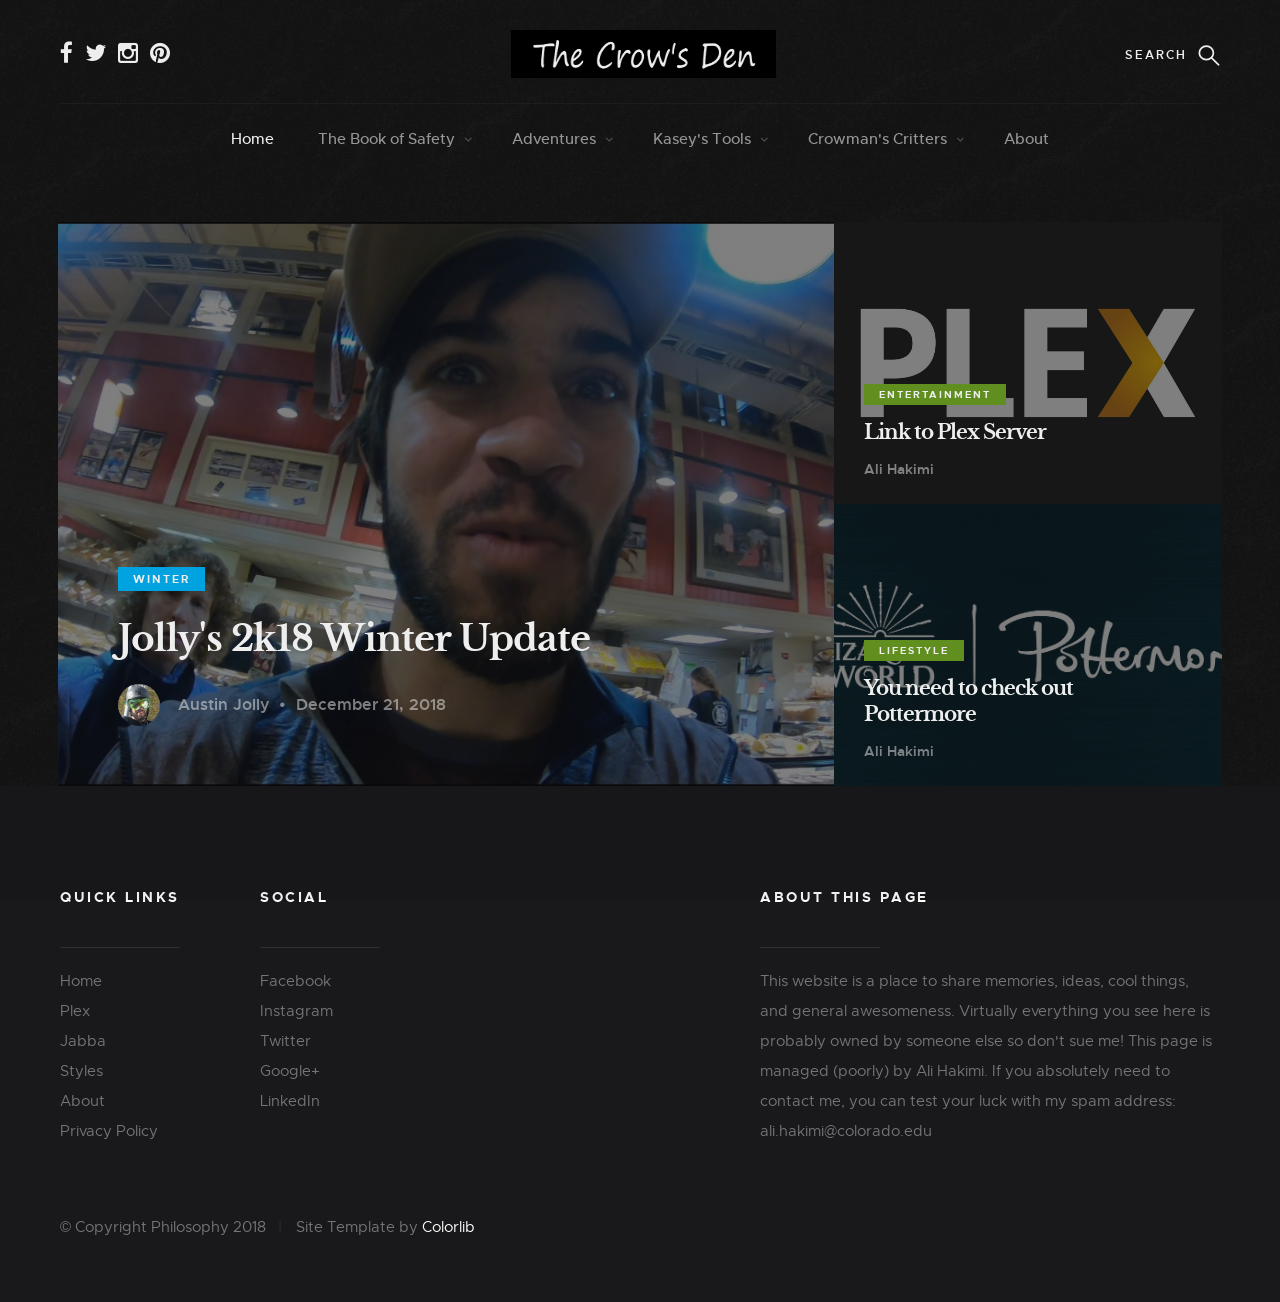
==== index.html @ 349937ad "first major commit" ====
<!DOCTYPE html>
<html class="no-js" lang="en">
<head>

    <!--- basic page needs
    ================================================== -->
    <meta charset="utf-8">
    <title>Hakimz.com</title>
    <meta name="description" content="">
    <meta name="author" content="">

    <!-- mobile specific metas
    ================================================== -->
    <meta name="viewport" content="width=device-width, initial-scale=1, maximum-scale=1">

    <!-- CSS
    ================================================== -->
    <link rel="stylesheet" href="css/base.css">
    <link rel="stylesheet" href="css/vendor.css">
    <link rel="stylesheet" href="css/main.css">

    <!-- script
    ================================================== -->
    <script src="js/modernizr.js"></script>
    <script src="js/pace.min.js"></script>

    <!-- favicons
    ================================================== -->
    <link rel="shortcut icon" href="favicon.ico" type="image/x-icon">
    <link rel="icon" href="favicon.ico" type="image/x-icon">

</head>

<body id="top">

    <!-- pageheader NOTE: every new page needs this same pageheader. see jolly2k18.html for reference
    ================================================== -->
    <section class="s-pageheader s-pageheader--home">

        <header class="header">
            <div class="header__content row">

            
                <div class="header__logo">
                    <a class="logo" href="index.html">
                        <!-- <img src="images/logo.svg" alt="Homepage"> -->
                        <img src="images/crowsden.png" alt ="Homepage">
                    </a>

                </div>  <!-- end header__logo -->
                <ul class="header__social">
                    <li>
                        <a href="#0"><i class="fa fa-facebook" aria-hidden="true"></i></a>
                    </li>
                    <li>
                        <a href="#0"><i class="fa fa-twitter" aria-hidden="true"></i></a>
                    </li>
                    <li>
                        <a href="#0"><i class="fa fa-instagram" aria-hidden="true"></i></a>
                    </li>
                    <li>
                        <a href="#0"><i class="fa fa-pinterest" aria-hidden="true"></i></a>
                    </li>
                </ul> <!-- end header__social -->

                <a class="header__search-trigger" href="#0"></a>

                <div class="header__search">

                    <form role="search" method="get" class="header__search-form" action="#">
                        <label>
                            <span class="hide-content">Search for:</span>
                            <input type="search" class="search-field" placeholder="Type Keywords" value="" name="s" title="Search for:" autocomplete="off">
                        </label>
                        <input type="submit" class="search-submit" value="Search">
                    </form>
        
                    <a href="#0" title="Close Search" class="header__overlay-close">Close</a>

                </div>  <!-- end header__search -->


                <a class="header__toggle-menu" href="#0" title="Menu"><span>Menu</span></a>

                <nav class="header__nav-wrap">

                    <h2 class="header__nav-heading h6">Site Navigation</h2>

                    <ul class="header__nav">
                        <li class="current"><a href="index.html" title="">Home</a></li>
                        <li class="has-children">
                            <a href="#0" title="">The Book of Safety</a>
                            <ul class="sub-menu">
                            <li><a href="category.html">Overview</a></li>
                            <li><a href="category.html">Chapter 1: Interstellar</a></li>
                            <li><a href="category.html">Chapter 2: Harry Potter</a></li>
                          <!--   <li><a href="category.html">Management</a></li>
                            <li><a href="category.html">Travel</a></li>
                            <li><a href="category.html">Work</a></li> -->
                            </ul>
                        </li>
                        <li class="has-children">
                            <a href="#0" title="">Adventures</a>
                            <ul class="sub-menu">
                            <li><a href="jolly2k18.html">Jolly's 2k18 Winter Update</a></li>
                            <!-- <li><a href="single-video.html">Video Post</a></li>
                            <li><a href="single-audio.html">Audio Post</a></li>
                            <li><a href="single-gallery.html">Gallery Post</a></li>
                            <li><a href="single-standard.html">Standard Post</a></li> -->
                            </ul>
                        </li>
                        <li class="has-children">
                            <a href="#0" title="">Kasey's Tools</a>
                            <ul class="sub-menu">
                            <!-- <li><a href="single-video.html">Video Post</a></li>
                            <li><a href="single-audio.html">Audio Post</a></li>
                            <li><a href="single-gallery.html">Gallery Post</a></li>
                            <li><a href="single-standard.html">Standard Post</a></li> -->
                            </ul>
                        </li>
                        
                        <li class="has-children"> 
                            <a href="s#0" title="">Crowman's Critters</a>
                            <ul class="sub-menu">
                            <li><a href="http://hakimz.com:32400/web/index.html" title="">Plex</a></li>
                            <li><a href="https://hakimz.com/rutorrent/" title="">Jabba</a></li>
                            <li><a href="thoughtstream.html", title="">Thoughtstream</a></li>
                            </ul>
                        </li>
                        <li><a href="about.html" title="">About</a></li>
                        <!-- <li><a href="contact.html" title="">Contact</a></li> -->
                    </ul> <!-- end header__nav -->

                    <a href="#0" title="Close Menu" class="header__overlay-close close-mobile-menu">Close</a>

                </nav> <!-- end header__nav-wrap -->

            </div> <!-- header-content -->
        </header> <!-- header -->


        <div class="pageheader-content row">
            <div class="col-full">

                <div class="featured">

                    <div class="featured__column featured__column--big">
                        <div class="entry" style="background-image:url('images/thumbs/featured/featured-jwinter2k18.jpg');">
                            
                            <div class="entry__content">
                                <span class="entry__category"><a href="#0">Winter</a></span>

                                <h1><a href="jolly2k18.html" title="">Jolly's 2k18 Winter Update</a></h1>

                                <div class="entry__info">
                                    <a href="#0" class="entry__profile-pic">
                                        <img class="avatar" src="images/avatars/user-jolly.jpg" alt="">
                                    </a>

                                    <ul class="entry__meta">
                                        <li><a href="#0">Austin Jolly</a></li>
                                        <li>December 21, 2018</li>
                                    </ul>
                                </div>
                            </div> <!-- end entry__content -->
                            
                        </div> <!-- end entry -->
                    </div> <!-- end featured__big -->

                    <div class="featured__column featured__column--small">

                        <div class="entry" style="background-image:url('images/thumbs/featured/featured-plex.jpg');">
                            
                            <div class="entry__content">
                                <span class="entry__category"><a href="#0">Entertainment</a></span>

                                <h1><a href="http://hakimz.com:32400/web/index.html" title="">Link to Plex Server</a></h1>

                                <div class="entry__info">
                                    <a href="#0" class="entry__profile-pic">
                                        <img class="avatar" src="images/avatars/user-ali.jpg" alt="">
                                    </a>

                                    <ul class="entry__meta">
                                        <li><a href="#0">Ali Hakimi</a></li>
                                        <!-- <li>December 27, 2017</li> -->
                                    </ul>
                                </div>
                            </div> <!-- end entry__content -->
                          
                        </div> <!-- end entry -->

                        <div class="entry" style="background-image:url('images/thumbs/featured/featured-pottermore.jpg');">

                            <div class="entry__content">
                                <span class="entry__category"><a href="#0">LifeStyle</a></span>

                                <h1><a href="https://www.pottermore.com" title="">You need to check out Pottermore</a></h1>

                                <div class="entry__info">
                                    <a href="#0" class="entry__profile-pic">
                                        <img class="avatar" src="images/avatars/user-ali.jpg" alt="">
                                    </a>

                                    <ul class="entry__meta">
                                        <li><a href="#0">Ali Hakimi</a></li>
                                        <!-- <li>December 21, 2017</li> -->
                                    </ul>
                                </div>
                            </div> <!-- end entry__content -->

                        </div> <!-- end entry -->

                    </div> <!-- end featured__small -->
                </div> <!-- end featured -->

            </div> <!-- end col-full -->
        </div> <!-- end pageheader-content row -->

    </section> <!-- end s-pageheader -->


    <!-- s-footer
    ================================================== -->
    <footer class="s-footer">

        <div class="s-footer__main">
            <div class="row">
                
                <div class="col-two md-four mob-full s-footer__sitelinks">
                        
                    <h4>Quick Links</h4>

                    <ul class="s-footer__linklist">
                        <li><a href="index.html">Home</a></li>
                        <li><a href="http://hakimz.com:32400/web/index.html">Plex</a></li>
                        <li><a href="https://hakimz.com/rutorrent/">Jabba</a></li>
                        <li><a href="#0">Styles</a></li>
                        <li><a href="#0">About</a></li>
                        <!-- <li><a href="#0">Contact</a></li> -->
                        <li><a href="#0">Privacy Policy</a></li>
                    </ul>

                </div> <!-- end s-footer__sitelinks -->

              <!--   <div class="col-two md-four mob-full s-footer__archives">
                        
                    <h4>Archives</h4>

                    <ul class="s-footer__linklist">
                        <li><a href="#0">January 2018</a></li>
                        <li><a href="#0">December 2017</a></li>
                        <li><a href="#0">November 2017</a></li>
                        <li><a href="#0">October 2017</a></li>
                        <li><a href="#0">September 2017</a></li>
                        <li><a href="#0">August 2017</a></li>
                    </ul>

                </div> --> <!-- end s-footer__archives -->

                <div class="col-two md-four mob-full s-footer__social">
                        
                    <h4>Social</h4>

                    <ul class="s-footer__linklist">
                        <li><a href="#0">Facebook</a></li>
                        <li><a href="#0">Instagram</a></li>
                        <li><a href="#0">Twitter</a></li>
                       <!--  <li><a href="#0">Pinterest</a></li> -->
                        <li><a href="#0">Google+</a></li>
                        <li><a href="#0">LinkedIn</a></li>
                    </ul>

                </div> <!-- end s-footer__social -->

                <div class="col-five md-full end s-footer__subscribe">
                        
                    <h4>About this page</h4>

                    <p>This website is a place to share memories, ideas, cool things, and general awesomeness. Virtually everything you see here is probably owned by someone else so don't sue me! This page is managed (poorly) by Ali Hakimi. If you absolutely need to contact me, you can test your luck with my spam address: ali.hakimi@colorado.edu</p>

                    <!-- <div class="subscribe-form">
                        <form id="mc-form" class="group" novalidate="true">

                            <input type="email" value="" name="EMAIL" class="email" id="mc-email" placeholder="Email Address" required="">
                
                            <input type="submit" name="subscribe" value="Send">
                
                            <label for="mc-email" class="subscribe-message"></label>
                
                        </form>
                    </div> -->

                </div> <!-- end s-footer__subscribe -->

            </div>
        </div> <!-- end s-footer__main -->

        <div class="s-footer__bottom">
            <div class="row">
                <div class="col-full">
                    <div class="s-footer__copyright">
                        <span>© Copyright Philosophy 2018</span> 
                        <span>Site Template by <a href="https://colorlib.com/">Colorlib</a></span>
                    </div>

                    <div class="go-top">
                        <a class="smoothscroll" title="Back to Top" href="#top"></a>
                    </div>
                </div>
            </div>
        </div> <!-- end s-footer__bottom -->

    </footer> <!-- end s-footer -->


    <!-- preloader
    ================================================== -->
    <div id="preloader">
        <div id="loader">
            <div class="line-scale">
                <div></div>
                <div></div>
                <div></div>
                <div></div>
                <div></div>
            </div>
        </div>
    </div>


    <!-- Java Script
    ================================================== -->
    <script src="js/jquery-3.2.1.min.js"></script>
    <script src="js/plugins.js"></script>
    <script src="js/main.js"></script>

</body>

</html>
---- css/base.css ----
/* =================================================================== 
 *
 *  Philosophy v1.0 Base Stylesheet
 *  12-30-2017
 *  ------------------------------------------------------------------
 *
 *  TOC:
 *  # imports
 *  # normalize
 *  # basic/base setup styles
 *    ## Media
 *    ## Typography resets
 *    ## links
 *    ## inputs
 *  # grid
 *    ## medium size devices
 *    ## tablets
 *    ## mobile devices
 *    ## small mobile devices
 *  # block grids
 *    ## medium size devices
 *    ## tablets
 *    ## mobile devices
 *    ## small mobile devices
 *  # MISC
 *
 * =================================================================== */


/* ===================================================================
 *  # imports 
 *
 * ------------------------------------------------------------------- */
@import url("font-awesome/css/font-awesome.min.css");
@import url("fonts.css");


/* ===================================================================
 *  # normalize
 *  normalize.css v5.0.0 | MIT License | 
 *  github.com/necolas/normalize.css
 *
 * ------------------------------------------------------------------- */
html {
   font-family: sans-serif;
   line-height: 1.15;
   -ms-text-size-adjust: 100%;
   -webkit-text-size-adjust: 100%;
}

body {
   margin: 0;
}

article,
aside,
footer,
header,
nav,
section {
   display: block;
}

h1 {
   font-size: 2em;
   margin: 0.67em 0;
}

figcaption,
figure,
main {
   display: block;
}

figure {
   margin: 1em 40px;
}

hr {
   box-sizing: content-box;
   height: 0;
   overflow: visible;
}

pre {
   font-family: monospace, monospace;
   font-size: 1em;
}

a {
   background-color: transparent;
   -webkit-text-decoration-skip: objects;
}

a:active,
a:hover {
   outline-width: 0;
}

abbr[title] {
   border-bottom: none;
   text-decoration: underline;
   text-decoration: underline dotted;
}

b,
strong {
   font-weight: inherit;
}

b,
strong {
   font-weight: bolder;
}

code,
kbd,
samp {
   font-family: monospace, monospace;
   font-size: 1em;
}

dfn {
   font-style: italic;
}

mark {
   background-color: #ff0;
   color: #000;
}

small {
   font-size: 80%;
}

sub,
sup {
   font-size: 75%;
   line-height: 0;
   position: relative;
   vertical-align: baseline;
}

sub {
   bottom: -0.25em;
}

sup {
   top: -0.5em;
}

audio,
video {
   display: inline-block;
}

audio:not([controls]) {
   display: none;
   height: 0;
}

img {
   border-style: none;
}

svg:not(:root) {
   overflow: hidden;
}

button,
input,
optgroup,
select,
textarea {
   font-family: sans-serif;
   font-size: 100%;
   line-height: 1.15;
   margin: 0;
}

button,
input {
   overflow: visible;
}

button,
select {
   text-transform: none;
}

button,
html [type="button"],
[type="reset"],
[type="submit"] {
   -webkit-appearance: button;
}

button::-moz-focus-inner,
[type="button"]::-moz-focus-inner,
[type="reset"]::-moz-focus-inner,
[type="submit"]::-moz-focus-inner {
   border-style: none;
   padding: 0;
}

button:-moz-focusring,
[type="button"]:-moz-focusring,
[type="reset"]:-moz-focusring,
[type="submit"]:-moz-focusring {
   outline: 1px dotted ButtonText;
}

fieldset {
   border: 1px solid #c0c0c0;
   margin: 0 2px;
   padding: 0.35em 0.625em 0.75em;
}

legend {
   box-sizing: border-box;
   color: inherit;
   display: table;
   max-width: 100%;
   padding: 0;
   white-space: normal;
}

progress {
   display: inline-block;
   vertical-align: baseline;
}

textarea {
   overflow: auto;
}

[type="checkbox"],
[type="radio"] {
   box-sizing: border-box;
   padding: 0;
}

[type="number"]::-webkit-inner-spin-button,
[type="number"]::-webkit-outer-spin-button {
   height: auto;
}

[type="search"] {
   -webkit-appearance: textfield;
   outline-offset: -2px;
}

[type="search"]::-webkit-search-cancel-button,
[type="search"]::-webkit-search-decoration {
   -webkit-appearance: none;
}

::-webkit-file-upload-button {
   -webkit-appearance: button;
   font: inherit;
}

details,
menu {
   display: block;
}

summary {
   display: list-item;
}

canvas {
   display: inline-block;
}

template {
   display: none;
}

[hidden] {
   display: none;
}


/* ===================================================================
*  # basic/base setup styles
*
* ------------------------------------------------------------------- */
html {
   font-size: 62.5%;
   box-sizing: border-box;
}

*,
*::before,
*::after {
   box-sizing: inherit;
}

body {
   font-weight: normal;
   line-height: 1;
   word-wrap: break-word;
   text-rendering: optimizeLegibility;
   -webkit-overflow-scrolling: touch;
   -webkit-text-size-adjust: none;
}

body,
input,
button {
   -moz-osx-font-smoothing: grayscale;
   -webkit-font-smoothing: antialiased;
}

/* ------------------------------------------------------------------- 
 * ## Media
 * ------------------------------------------------------------------- */
img,
video {
   max-width: 100%;
   height: auto;
}

/* ------------------------------------------------------------------- 
 * ## Typography resets 
 * ------------------------------------------------------------------- */
div, dl, dt, dd, ul, ol, li, h1, h2, h3, h4, h5, h6, pre, form, p, blockquote, th, td {
   margin: 0;
   padding: 0;
}

h1, h2, h3, h4, h5, h6 {
   -webkit-font-smoothing: auto;
   -webkit-font-smoothing: antialiased;
   -webkit-font-variant-ligatures: common-ligatures;
   -moz-font-variant-ligatures: common-ligatures;
   font-variant-ligatures: common-ligatures;
   text-rendering: optimizeLegibility;
}

em,
i {
   font-style: italic;
   line-height: inherit;
}

strong,
b {
   font-weight: bold;
   line-height: inherit;
}

small {
   font-size: 60%;
   line-height: inherit;
}

ol,
ul {
   list-style: none;
}

li {
   display: block;
}

/* ------------------------------------------------------------------- 
 * ## links
 * ------------------------------------------------------------------- */
a {
   text-decoration: none;
   line-height: inherit;
}

a img {
   border: none;
}

/* ------------------------------------------------------------------- 
 *  ## inputs
 * ------------------------------------------------------------------- */
fieldset {
   margin: 0;
   padding: 0;
}

input[type="email"],
input[type="number"],
input[type="search"],
input[type="text"],
input[type="tel"],
input[type="url"],
input[type="password"],
textarea {
   -webkit-appearance: none;
   -moz-appearance: none;
   -ms-appearance: none;
   -o-appearance: none;
   appearance: none;
}


/* ===================================================================
 * # grid
 *
 * ------------------------------------------------------------------- */
.row {
   width: 94%;
   max-width: 1200px;
   margin: 0 auto;
}

.row:after {
   content: "";
   display: table;
   clear: both;
}

.row .row {
   width: auto;
   max-width: none;
   margin-left: -20px;
   margin-right: -20px;
}

/* column blocks
 * -------------------------------------- */
[class*="col-"] {
   float: left;
   padding: 0 20px;
}

[class*="col-"] + [class*="col-"].end {
   float: right;
}

/* column width classes 
 * -------------------------------------- */
.col-one {
   width: 8.33333%;
}

.col-two,
.col-1-6 {
   width: 16.66667%;
}

.col-three,
.col-1-4 {
   width: 25%;
}

.col-four,
.col-1-3 {
   width: 33.33333%;
}

.col-five {
   width: 41.66667%;
}

.col-six,
.col-1-2 {
   width: 50%;
}

.col-seven {
   width: 58.33333%;
}

.col-eight,
.col-2-3 {
   width: 66.66667%;
}

.col-nine,
.col-3-4 {
  width: 75%;
}

.col-ten,
.col-5-6 {
   width: 83.33333%;
}

.col-eleven {
   width: 91.66667%;
}

.col-twelve,
.col-full {
   width: 100%;
}


/* ------------------------------------------------------------------- 
 * ## medium size devices
 * ------------------------------------------------------------------- */
@media only screen and (max-width: 1200px) {
   .row .row {
      margin-left: -15px;
      margin-right: -15px;
   }

   [class*="col-"] {
      padding: 0 15px;
   }

   .md-two,
   .md-1-6 {
      width: 16.66667%;
   }

   .md-one {
      width: 8.33333%;
   }

   .md-three,
   .md-1-4 {
      width: 25%;
   }

   .md-four,
   .md-1-3 {
      width: 33.33333%;
   }

   .md-five {
      width: 41.66667%;
   }

   .md-six,
   .md-1-2 {
      width: 50%;
   }

   .md-seven {
      width: 58.33333%;
   }

   .md-eight,
   .md-2-3 {
      width: 66.66667%;
   }

   .md-nine,
   .md-3-4 {
      width: 75%;
   }

   .md-ten,
   .md-5-6 {
      width: 83.33333%;
   }

   .md-eleven {
      width: 91.66667%;
   }

   .md-twelve,
   .md-full {
      width: 100%;
   }
}

/* ------------------------------------------------------------------- 
 * ## tablets
 * ------------------------------------------------------------------- */
@media only screen and (max-width: 800px) {
   .row {
      width: 90%;
   }

   .tab-1-4 {
      width: 25%;
   }

   .tab-1-3 {
      width: 33.33333%;
   }

   .tab-1-2 {
      width: 50%;
   }

   .tab-2-3 {
      width: 66.66667%;
   }

   .tab-3-4 {
      width: 75%;
   }

   .tab-full {
      width: 100%;
   }

   .hide-on-tablet {
      display: none;
   }
}

/* ------------------------------------------------------------------- 
 * ## mobile devices
 * ------------------------------------------------------------------- */
@media only screen and (max-width: 600px) {
   .row {
      width: auto;
      padding-left: 25px;
      padding-right: 25px;
   }

   .row .row {
      margin-left: -10px;
      margin-right: -10px;
      padding-left: 0;
      padding-right: 0;
   }

   [class*="col-"] {
      padding: 0 10px;
   }

   .mob-1-4 {
      width: 25%;
   }

   .mob-1-3 {
      width: 33.33333%;
   }

   .mob-1-2 {
      width: 50%;
   }

   .mob-2-3 {
      width: 66.66667%;
   }

   .mob-3-4 {
      width: 75%;
   }

   .mob-full {
      width: 100%;
   }

   .hide-on-mobile {
      display: none;
   }
}

/* ------------------------------------------------------------------- 
 * ## small mobile devices
 * ------------------------------------------------------------------- */

/* stack columns on small mobile devices
 * ------------------------------------------------------------------- */
@media only screen and (max-width: 400px) {
   .row .row {
      margin-left: 0;
      margin-right: 0;
   }

   [class*="col-"] {
      width: 100% !important;
      float: none !important;
      clear: both !important;
      margin-left: 0;
      margin-right: 0;
      padding: 0;
   }

   [class*="col-"] + [class*="col-"].end {
      float: none;
   }
}


/* ===================================================================
 * # block grids
 *
 * ------------------------------------------------------------------- */

/* Equally-sized columns define at row level
 * ------------------------------------------------------------------- */
[class*="block-"]:after {
   content: "";
   display: table;
   clear: both;
}

.block-1-6 .col-block {
   width: 16.66667%;
}

.block-1-5 .col-block {
   width: 20%;
}

.block-1-4 .col-block {
   width: 25%;
}

.block-1-3 .col-block {
   width: 33.33333%;
}

.block-1-2 .col-block {
   width: 50%;
}

/**
 * Clearing for block grid columns. Allow columns with 
 * different heights to align properly.
 */
.block-1-6 .col-block:nth-child(6n + 1),
.block-1-5 .col-block:nth-child(5n + 1),
.block-1-4 .col-block:nth-child(4n + 1),
.block-1-3 .col-block:nth-child(3n + 1),
.block-1-2 .col-block:nth-child(2n + 1) {
   clear: both;
}

/* ------------------------------------------------------------------- 
 * ## medium size devices
 * ------------------------------------------------------------------- */
@media only screen and (max-width: 1200px) {
   .block-m-1-6 .col-block {
      width: 16.66667%;
   }

   .block-m-1-5 .col-block {
      width: 20%;
   }

   .block-m-1-4 .col-block {
      width: 25%;
   }

   .block-m-1-3 .col-block {
      width: 33.33333%;
   }

   .block-m-1-2 .col-block {
      width: 50%;
   }

   .block-m-full .col-block {
      width: 100%;
      clear: both;
   }

   [class*="block-m-"] .col-block:nth-child(n) {
      clear: none;
   }

   .block-m-1-6 .col-block:nth-child(6n + 1),
   .block-m-1-5 .col-block:nth-child(5n + 1),
   .block-m-1-4 .col-block:nth-child(4n + 1),
   .block-m-1-3 .col-block:nth-child(3n + 1),
   .block-m-1-2 .col-block:nth-child(2n + 1) {
      clear: both;
   }
}

/* ------------------------------------------------------------------- 
 * ## tablets
 * ------------------------------------------------------------------- */
@media only screen and (max-width: 800px) {
   .block-tab-1-6 .col-block {
      width: 16.66667%;
   }

   .block-tab-1-5 .col-block {
      width: 20%;
   }

   .block-tab-1-4 .col-block {
      width: 25%;
   }

   .block-tab-1-3 .col-block {
      width: 33.33333%;
   }

   .block-tab-1-2 .col-block {
      width: 50%;
   }

   .block-tab-full .col-block {
      width: 100%;
      clear: both;
   }

   [class*="block-tab-"] .col-block:nth-child(n) {
      clear: none;
   }

   .block-tab-1-6 .col-block:nth-child(6n + 1),
   .block-tab-1-6 .col-block:nth-child(5n + 1),
   .block-tab-1-4 .col-block:nth-child(4n + 1),
   .block-tab-1-3 .col-block:nth-child(3n + 1),
   .block-tab-1-2 .col-block:nth-child(2n + 1) {
      clear: both;
   }
}

/* ------------------------------------------------------------------- 
 * ## mobile devices
 * ------------------------------------------------------------------- */
@media only screen and (max-width: 600px) {
   .block-mob-1-6 .col-block {
      width: 16.66667%;
   }

   .block-mob-1-5 .col-block {
      width: 20%;
   }

   .block-mob-1-4 .col-block {
      width: 25%;
   }

   .block-mob-1-3 .col-block {
      width: 33.33333%;
   }

   .block-mob-1-2 .col-block {
      width: 50%;
   }

   .block-mob-full .col-block {
      width: 100%;
      clear: both;
   }

   [class*="block-mob-"] .col-block:nth-child(n) {
      clear: none;
   }

   .block-mob-1-6 .col-block:nth-child(6n + 1),
   .block-mob-1-5 .col-block:nth-child(5n + 1),
   .block-mob-1-4 .col-block:nth-child(4n + 1),
   .block-mob-1-3 .col-block:nth-child(3n + 1),
   .block-mob-1-2 .col-block:nth-child(2n + 1) {
      clear: both;
   }
}

/* ------------------------------------------------------------------- 
 * ## small mobile devices
 * ------------------------------------------------------------------- */

/* stack columns on small mobile devices
 * ------------------------------------------------------------------- */
@media only screen and (max-width: 400px) {
   .stack .col-block {
      width: 100% !important;
      float: none !important;
      clear: both !important;
      margin-left: 0;
      margin-right: 0;
   }
}


/* ===================================================================
 * # MISC
 *
 * ------------------------------------------------------------------- */
.group:after {
   content: "";
   display: table;
   clear: both;
}

/* Misc Helper Styles
 * -------------------------------------- */
.is-hidden {
   display: none;
}

.is-invisible {
   visibility: hidden;
}

.antialiased {
   -webkit-font-smoothing: antialiased;
   -moz-osx-font-smoothing: grayscale;
}

.overflow-hidden {
   overflow: hidden;
}

.remove-bottom {
   margin-bottom: 0;
}

.half-bottom {
   margin-bottom: 1.5rem !important;
}

.add-bottom {
   margin-bottom: 3rem !important;
}

.no-border {
   border: none;
}

.full-width {
   width: 100%;
}

.text-center {
   text-align: center;
}

.text-left {
   text-align: left;
}

.text-right {
   text-align: right;
}

.pull-left {
   float: left;
}

.pull-right {
   float: right;
}

.align-center {
   margin-left: auto;
   margin-right: auto;
   text-align: center;
}

/*# sourceMappingURL=base.css.map */
---- css/vendor.css ----
/* =================================================================== 
 *
 *  Philosophy v1.0 Vendor/Third Party CSS 
 *  12-30-2017
 *  ------------------------------------------------------------------
 *
 *  TOC:
 *  # lity - v1.6.6 - 2016-04-22
 *  # Animate on Scroll
 *  # Slick Slider
 *  # MediaElement
 *  # prettyprint GitHub Theme
 *
 * =================================================================== */


/* ===================================================================
 * # lity - v1.6.6 - 2016-04-22
 *   http://sorgalla.com/lity/
 *   Copyright (c) 2016 Jan Sorgalla; Licensed MIT 
 * ------------------------------------------------------------------- */
.lity {
   z-index: 9990;
   position: fixed;
   top: 0;
   right: 0;
   bottom: 0;
   left: 0;
   white-space: nowrap;
   background: #ffffff;
   background: white;
   outline: none !important;
   opacity: 0;
   -webkit-transition: opacity 0.3s ease;
   -o-transition: opacity 0.3s ease;
   transition: opacity 0.3s ease;
}

.lity.lity-opened {
   opacity: 1;
}

.lity.lity-closed {
   opacity: 0;
}

.lity * {
   -webkit-box-sizing: border-box;
   -moz-box-sizing: border-box;
   box-sizing: border-box;
}

.lity-wrap {
   z-index: 9990;
   position: fixed;
   top: 0;
   right: 0;
   bottom: 0;
   left: 0;
   text-align: center;
   outline: none !important;
}

.lity-wrap:before {
   content: '';
   display: inline-block;
   height: 100%;
   vertical-align: middle;
   margin-right: -0.25em;
}

.lity-loader {
   z-index: 9991;
   color: #333;
   position: absolute;
   top: 50%;
   margin-top: -0.8em;
   width: 100%;
   text-align: center;
   font-size: 14px;
   font-family: Arial, Helvetica, sans-serif;
   opacity: 0;
   -webkit-transition: opacity 0.3s ease;
   -o-transition: opacity 0.3s ease;
   transition: opacity 0.3s ease;
}

.lity-loading .lity-loader {
   opacity: 1;
}

.lity-container {
   z-index: 9992;
   position: relative;
   text-align: left;
   vertical-align: middle;
   display: inline-block;
   white-space: normal;
   max-width: 100%;
   max-height: 100%;
   outline: none !important;
}

.lity-content {
   z-index: 9993;
   width: 100%;
   -webkit-transform: scale(1);
   -ms-transform: scale(1);
   -o-transform: scale(1);
   transform: scale(1);
   -webkit-transition: -webkit-transform 0.3s ease;
   -o-transition: -o-transform 0.3s ease;
   transition: transform 0.3s ease;
}

.lity-loading .lity-content,
.lity-closed .lity-content {
   -webkit-transform: scale(0.8);
   -ms-transform: scale(0.8);
   -o-transform: scale(0.8);
   transform: scale(0.8);
}

.lity-content:after {
   content: '';
   position: absolute;
   left: 0;
   top: 0;
   bottom: 0;
   display: block;
   right: 0;
   width: auto;
   height: auto;
   z-index: -1;
}

.lity-close {
   z-index: 9994;
   width: 42px;
   height: 42px;
   position: fixed;
   text-align: center !important;
   right: 20px;
   top: 20px;
   -webkit-appearance: none;
   cursor: pointer;
   text-decoration: none;
   text-align: center;
   padding: 0;
   margin: 0;
   color: black;
   font-style: normal;
   font-size: 30px;
   font-family: Arial, sans-serif;
   line-height: 42px;
   border: 0;
   background: transparent;
   outline: none;
   -webkit-box-shadow: none;
   box-shadow: none;
   font: 0/0 a;
   text-shadow: none;
   color: transparent;
   border-radius: 50%;
}

.lity-close::before,
.lity-close::after {
   display: block;
   content: "";
   height: 20px;
   width: 2px;
   background-color: black;
   position: absolute;
   top: 11px;
   left: 20px;
}

.lity-close::before {
   -webkit-transform: rotate(-45deg);
   -ms-transform: rotate(-45deg);
   transform: rotate(-45deg);
}

.lity-close::after {
   -webkit-transform: rotate(45deg);
   -ms-transform: rotate(45deg);
   transform: rotate(45deg);
}

.lity-close::-moz-focus-inner {
   border: 0;
   padding: 0;
}

.lity-close:hover,
.lity-close:focus,
.lity-close:active,
.lity-close:visited {
   text-decoration: none;
   text-align: center;
   padding: 0;
   color: #fff;
   font-style: normal;
   font-size: 30px;
   font-family: Arial, sans-serif;
   line-height: 36px;
   border: 0;
   background: transparent;
   outline: none;
   -webkit-box-shadow: none;
   box-shadow: none;
   font: 0/0 a;
   text-shadow: none;
   color: transparent;
}

.lity-close:hover::before,
.lity-close:hover::after,
.lity-close:focus::before,
.lity-close:focus::after,
.lity-close:active::before,
.lity-close:active::after,
.lity-close:visited::before,
.lity-close:visited::after {
   background-color: #0054a5;
}

/* Image */
.lity-image img {
   max-width: 100%;
   display: block;
   line-height: 0;
   border: 0;
}

/* iFrame */
.lity-iframe .lity-container {
   width: 100%;
   max-width: 964px;
}

.lity-iframe-container {
   width: 100%;
   height: 0;
   padding-top: 56.25%;
   overflow: auto;
   pointer-events: auto;
   -webkit-transform: translateZ(0);
   transform: translateZ(0);
   -webkit-overflow-scrolling: touch;
}

.lity-iframe-container iframe {
   position: absolute;
   display: block;
   top: 0;
   left: 0;
   width: 100%;
   height: 100%;
   background: #000;
}

.lity-hide {
   display: none;
}


/* ===================================================================
 * # Animate on Scroll 
 *   https://michalsnik.github.io/aos/
 *
 * ------------------------------------------------------------------- */
[data-aos][data-aos][data-aos-duration='50'],
body[data-aos-duration='50'] [data-aos] {
   transition-duration: 50ms;
}

[data-aos][data-aos][data-aos-delay='50'],
body[data-aos-delay='50'] [data-aos] {
   transition-delay: 0;
}

[data-aos][data-aos][data-aos-delay='50'].aos-animate,
body[data-aos-delay='50'] [data-aos].aos-animate {
   transition-delay: 50ms;
}

[data-aos][data-aos][data-aos-duration='100'],
body[data-aos-duration='100'] [data-aos] {
   transition-duration: .1s;
}

[data-aos][data-aos][data-aos-delay='100'],
body[data-aos-delay='100'] [data-aos] {
   transition-delay: 0;
}

[data-aos][data-aos][data-aos-delay='100'].aos-animate,
body[data-aos-delay='100'] [data-aos].aos-animate {
   transition-delay: .1s;
}

[data-aos][data-aos][data-aos-duration='150'],
body[data-aos-duration='150'] [data-aos] {
   transition-duration: .15s;
}

[data-aos][data-aos][data-aos-delay='150'],
body[data-aos-delay='150'] [data-aos] {
   transition-delay: 0;
}

[data-aos][data-aos][data-aos-delay='150'].aos-animate,
body[data-aos-delay='150'] [data-aos].aos-animate {
   transition-delay: .15s;
}

[data-aos][data-aos][data-aos-duration='200'],
body[data-aos-duration='200'] [data-aos] {
   transition-duration: .2s;
}

[data-aos][data-aos][data-aos-delay='200'],
body[data-aos-delay='200'] [data-aos] {
   transition-delay: 0;
}

[data-aos][data-aos][data-aos-delay='200'].aos-animate,
body[data-aos-delay='200'] [data-aos].aos-animate {
   transition-delay: .2s;
}

[data-aos][data-aos][data-aos-duration='250'],
body[data-aos-duration='250'] [data-aos] {
   transition-duration: .25s;
}

[data-aos][data-aos][data-aos-delay='250'],
body[data-aos-delay='250'] [data-aos] {
   transition-delay: 0;
}

[data-aos][data-aos][data-aos-delay='250'].aos-animate,
body[data-aos-delay='250'] [data-aos].aos-animate {
   transition-delay: .25s;
}

[data-aos][data-aos][data-aos-duration='300'],
body[data-aos-duration='300'] [data-aos] {
   transition-duration: .3s;
}

[data-aos][data-aos][data-aos-delay='300'],
body[data-aos-delay='300'] [data-aos] {
   transition-delay: 0;
}

[data-aos][data-aos][data-aos-delay='300'].aos-animate,
body[data-aos-delay='300'] [data-aos].aos-animate {
   transition-delay: .3s;
}

[data-aos][data-aos][data-aos-duration='350'],
body[data-aos-duration='350'] [data-aos] {
   transition-duration: .35s;
}

[data-aos][data-aos][data-aos-delay='350'],
body[data-aos-delay='350'] [data-aos] {
   transition-delay: 0;
}

[data-aos][data-aos][data-aos-delay='350'].aos-animate,
body[data-aos-delay='350'] [data-aos].aos-animate {
   transition-delay: .35s;
}

[data-aos][data-aos][data-aos-duration='400'],
body[data-aos-duration='400'] [data-aos] {
   transition-duration: .4s;
}

[data-aos][data-aos][data-aos-delay='400'],
body[data-aos-delay='400'] [data-aos] {
   transition-delay: 0;
}

[data-aos][data-aos][data-aos-delay='400'].aos-animate,
body[data-aos-delay='400'] [data-aos].aos-animate {
   transition-delay: .4s;
}

[data-aos][data-aos][data-aos-duration='450'],
body[data-aos-duration='450'] [data-aos] {
   transition-duration: .45s;
}

[data-aos][data-aos][data-aos-delay='450'],
body[data-aos-delay='450'] [data-aos] {
   transition-delay: 0;
}

[data-aos][data-aos][data-aos-delay='450'].aos-animate,
body[data-aos-delay='450'] [data-aos].aos-animate {
   transition-delay: .45s;
}

[data-aos][data-aos][data-aos-duration='500'],
body[data-aos-duration='500'] [data-aos] {
   transition-duration: .5s;
}

[data-aos][data-aos][data-aos-delay='500'],
body[data-aos-delay='500'] [data-aos] {
   transition-delay: 0;
}

[data-aos][data-aos][data-aos-delay='500'].aos-animate,
body[data-aos-delay='500'] [data-aos].aos-animate {
   transition-delay: .5s;
}

[data-aos][data-aos][data-aos-duration='550'],
body[data-aos-duration='550'] [data-aos] {
   transition-duration: .55s;
}

[data-aos][data-aos][data-aos-delay='550'],
body[data-aos-delay='550'] [data-aos] {
   transition-delay: 0;
}

[data-aos][data-aos][data-aos-delay='550'].aos-animate,
body[data-aos-delay='550'] [data-aos].aos-animate {
   transition-delay: .55s;
}

[data-aos][data-aos][data-aos-duration='600'],
body[data-aos-duration='600'] [data-aos] {
   transition-duration: .6s;
}

[data-aos][data-aos][data-aos-delay='600'],
body[data-aos-delay='600'] [data-aos] {
   transition-delay: 0;
}

[data-aos][data-aos][data-aos-delay='600'].aos-animate,
body[data-aos-delay='600'] [data-aos].aos-animate {
   transition-delay: .6s;
}

[data-aos][data-aos][data-aos-duration='650'],
body[data-aos-duration='650'] [data-aos] {
   transition-duration: .65s;
}

[data-aos][data-aos][data-aos-delay='650'],
body[data-aos-delay='650'] [data-aos] {
   transition-delay: 0;
}

[data-aos][data-aos][data-aos-delay='650'].aos-animate,
body[data-aos-delay='650'] [data-aos].aos-animate {
   transition-delay: .65s;
}

[data-aos][data-aos][data-aos-duration='700'],
body[data-aos-duration='700'] [data-aos] {
   transition-duration: .7s;
}

[data-aos][data-aos][data-aos-delay='700'],
body[data-aos-delay='700'] [data-aos] {
   transition-delay: 0;
}

[data-aos][data-aos][data-aos-delay='700'].aos-animate,
body[data-aos-delay='700'] [data-aos].aos-animate {
   transition-delay: .7s;
}

[data-aos][data-aos][data-aos-duration='750'],
body[data-aos-duration='750'] [data-aos] {
   transition-duration: .75s;
}

[data-aos][data-aos][data-aos-delay='750'],
body[data-aos-delay='750'] [data-aos] {
   transition-delay: 0;
}

[data-aos][data-aos][data-aos-delay='750'].aos-animate,
body[data-aos-delay='750'] [data-aos].aos-animate {
   transition-delay: .75s;
}

[data-aos][data-aos][data-aos-duration='800'],
body[data-aos-duration='800'] [data-aos] {
   transition-duration: .8s;
}

[data-aos][data-aos][data-aos-delay='800'],
body[data-aos-delay='800'] [data-aos] {
   transition-delay: 0;
}

[data-aos][data-aos][data-aos-delay='800'].aos-animate,
body[data-aos-delay='800'] [data-aos].aos-animate {
   transition-delay: .8s;
}

[data-aos][data-aos][data-aos-duration='850'],
body[data-aos-duration='850'] [data-aos] {
   transition-duration: .85s;
}

[data-aos][data-aos][data-aos-delay='850'],
body[data-aos-delay='850'] [data-aos] {
   transition-delay: 0;
}

[data-aos][data-aos][data-aos-delay='850'].aos-animate,
body[data-aos-delay='850'] [data-aos].aos-animate {
   transition-delay: .85s;
}

[data-aos][data-aos][data-aos-duration='900'],
body[data-aos-duration='900'] [data-aos] {
   transition-duration: .9s;
}

[data-aos][data-aos][data-aos-delay='900'],
body[data-aos-delay='900'] [data-aos] {
   transition-delay: 0;
}

[data-aos][data-aos][data-aos-delay='900'].aos-animate,
body[data-aos-delay='900'] [data-aos].aos-animate {
   transition-delay: .9s;
}

[data-aos][data-aos][data-aos-duration='950'],
body[data-aos-duration='950'] [data-aos] {
   transition-duration: .95s;
}

[data-aos][data-aos][data-aos-delay='950'],
body[data-aos-delay='950'] [data-aos] {
   transition-delay: 0;
}

[data-aos][data-aos][data-aos-delay='950'].aos-animate,
body[data-aos-delay='950'] [data-aos].aos-animate {
   transition-delay: .95s;
}

[data-aos][data-aos][data-aos-duration='1000'],
body[data-aos-duration='1000'] [data-aos] {
   transition-duration: 1s;
}

[data-aos][data-aos][data-aos-delay='1000'],
body[data-aos-delay='1000'] [data-aos] {
   transition-delay: 0;
}

[data-aos][data-aos][data-aos-delay='1000'].aos-animate,
body[data-aos-delay='1000'] [data-aos].aos-animate {
   transition-delay: 1s;
}

[data-aos][data-aos][data-aos-duration='1050'],
body[data-aos-duration='1050'] [data-aos] {
   transition-duration: 1.05s;
}

[data-aos][data-aos][data-aos-delay='1050'],
body[data-aos-delay='1050'] [data-aos] {
   transition-delay: 0;
}

[data-aos][data-aos][data-aos-delay='1050'].aos-animate,
body[data-aos-delay='1050'] [data-aos].aos-animate {
   transition-delay: 1.05s;
}

[data-aos][data-aos][data-aos-duration='1100'],
body[data-aos-duration='1100'] [data-aos] {
   transition-duration: 1.1s;
}

[data-aos][data-aos][data-aos-delay='1100'],
body[data-aos-delay='1100'] [data-aos] {
   transition-delay: 0;
}

[data-aos][data-aos][data-aos-delay='1100'].aos-animate,
body[data-aos-delay='1100'] [data-aos].aos-animate {
   transition-delay: 1.1s;
}

[data-aos][data-aos][data-aos-duration='1150'],
body[data-aos-duration='1150'] [data-aos] {
   transition-duration: 1.15s;
}

[data-aos][data-aos][data-aos-delay='1150'],
body[data-aos-delay='1150'] [data-aos] {
   transition-delay: 0;
}

[data-aos][data-aos][data-aos-delay='1150'].aos-animate,
body[data-aos-delay='1150'] [data-aos].aos-animate {
   transition-delay: 1.15s;
}

[data-aos][data-aos][data-aos-duration='1200'],
body[data-aos-duration='1200'] [data-aos] {
   transition-duration: 1.2s;
}

[data-aos][data-aos][data-aos-delay='1200'],
body[data-aos-delay='1200'] [data-aos] {
   transition-delay: 0;
}

[data-aos][data-aos][data-aos-delay='1200'].aos-animate,
body[data-aos-delay='1200'] [data-aos].aos-animate {
   transition-delay: 1.2s;
}

[data-aos][data-aos][data-aos-duration='1250'],
body[data-aos-duration='1250'] [data-aos] {
   transition-duration: 1.25s;
}

[data-aos][data-aos][data-aos-delay='1250'],
body[data-aos-delay='1250'] [data-aos] {
   transition-delay: 0;
}

[data-aos][data-aos][data-aos-delay='1250'].aos-animate,
body[data-aos-delay='1250'] [data-aos].aos-animate {
   transition-delay: 1.25s;
}

[data-aos][data-aos][data-aos-duration='1300'],
body[data-aos-duration='1300'] [data-aos] {
   transition-duration: 1.3s;
}

[data-aos][data-aos][data-aos-delay='1300'],
body[data-aos-delay='1300'] [data-aos] {
   transition-delay: 0;
}

[data-aos][data-aos][data-aos-delay='1300'].aos-animate,
body[data-aos-delay='1300'] [data-aos].aos-animate {
   transition-delay: 1.3s;
}

[data-aos][data-aos][data-aos-duration='1350'],
body[data-aos-duration='1350'] [data-aos] {
   transition-duration: 1.35s;
}

[data-aos][data-aos][data-aos-delay='1350'],
body[data-aos-delay='1350'] [data-aos] {
   transition-delay: 0;
}

[data-aos][data-aos][data-aos-delay='1350'].aos-animate,
body[data-aos-delay='1350'] [data-aos].aos-animate {
   transition-delay: 1.35s;
}

[data-aos][data-aos][data-aos-duration='1400'],
body[data-aos-duration='1400'] [data-aos] {
   transition-duration: 1.4s;
}

[data-aos][data-aos][data-aos-delay='1400'],
body[data-aos-delay='1400'] [data-aos] {
   transition-delay: 0;
}

[data-aos][data-aos][data-aos-delay='1400'].aos-animate,
body[data-aos-delay='1400'] [data-aos].aos-animate {
   transition-delay: 1.4s;
}

[data-aos][data-aos][data-aos-duration='1450'],
body[data-aos-duration='1450'] [data-aos] {
   transition-duration: 1.45s;
}

[data-aos][data-aos][data-aos-delay='1450'],
body[data-aos-delay='1450'] [data-aos] {
   transition-delay: 0;
}

[data-aos][data-aos][data-aos-delay='1450'].aos-animate,
body[data-aos-delay='1450'] [data-aos].aos-animate {
   transition-delay: 1.45s;
}

[data-aos][data-aos][data-aos-duration='1500'],
body[data-aos-duration='1500'] [data-aos] {
   transition-duration: 1.5s;
}

[data-aos][data-aos][data-aos-delay='1500'],
body[data-aos-delay='1500'] [data-aos] {
   transition-delay: 0;
}

[data-aos][data-aos][data-aos-delay='1500'].aos-animate,
body[data-aos-delay='1500'] [data-aos].aos-animate {
   transition-delay: 1.5s;
}

[data-aos][data-aos][data-aos-duration='1550'],
body[data-aos-duration='1550'] [data-aos] {
   transition-duration: 1.55s;
}

[data-aos][data-aos][data-aos-delay='1550'],
body[data-aos-delay='1550'] [data-aos] {
   transition-delay: 0;
}

[data-aos][data-aos][data-aos-delay='1550'].aos-animate,
body[data-aos-delay='1550'] [data-aos].aos-animate {
   transition-delay: 1.55s;
}

[data-aos][data-aos][data-aos-duration='1600'],
body[data-aos-duration='1600'] [data-aos] {
   transition-duration: 1.6s;
}

[data-aos][data-aos][data-aos-delay='1600'],
body[data-aos-delay='1600'] [data-aos] {
   transition-delay: 0;
}

[data-aos][data-aos][data-aos-delay='1600'].aos-animate,
body[data-aos-delay='1600'] [data-aos].aos-animate {
   transition-delay: 1.6s;
}

[data-aos][data-aos][data-aos-duration='1650'],
body[data-aos-duration='1650'] [data-aos] {
   transition-duration: 1.65s;
}

[data-aos][data-aos][data-aos-delay='1650'],
body[data-aos-delay='1650'] [data-aos] {
   transition-delay: 0;
}

[data-aos][data-aos][data-aos-delay='1650'].aos-animate,
body[data-aos-delay='1650'] [data-aos].aos-animate {
   transition-delay: 1.65s;
}

[data-aos][data-aos][data-aos-duration='1700'],
body[data-aos-duration='1700'] [data-aos] {
   transition-duration: 1.7s;
}

[data-aos][data-aos][data-aos-delay='1700'],
body[data-aos-delay='1700'] [data-aos] {
   transition-delay: 0;
}

[data-aos][data-aos][data-aos-delay='1700'].aos-animate,
body[data-aos-delay='1700'] [data-aos].aos-animate {
   transition-delay: 1.7s;
}

[data-aos][data-aos][data-aos-duration='1750'],
body[data-aos-duration='1750'] [data-aos] {
   transition-duration: 1.75s;
}

[data-aos][data-aos][data-aos-delay='1750'],
body[data-aos-delay='1750'] [data-aos] {
   transition-delay: 0;
}

[data-aos][data-aos][data-aos-delay='1750'].aos-animate,
body[data-aos-delay='1750'] [data-aos].aos-animate {
   transition-delay: 1.75s;
}

[data-aos][data-aos][data-aos-duration='1800'],
body[data-aos-duration='1800'] [data-aos] {
   transition-duration: 1.8s;
}

[data-aos][data-aos][data-aos-delay='1800'],
body[data-aos-delay='1800'] [data-aos] {
   transition-delay: 0;
}

[data-aos][data-aos][data-aos-delay='1800'].aos-animate,
body[data-aos-delay='1800'] [data-aos].aos-animate {
   transition-delay: 1.8s;
}

[data-aos][data-aos][data-aos-duration='1850'],
body[data-aos-duration='1850'] [data-aos] {
   transition-duration: 1.85s;
}

[data-aos][data-aos][data-aos-delay='1850'],
body[data-aos-delay='1850'] [data-aos] {
   transition-delay: 0;
}

[data-aos][data-aos][data-aos-delay='1850'].aos-animate,
body[data-aos-delay='1850'] [data-aos].aos-animate {
   transition-delay: 1.85s;
}

[data-aos][data-aos][data-aos-duration='1900'],
body[data-aos-duration='1900'] [data-aos] {
   transition-duration: 1.9s;
}

[data-aos][data-aos][data-aos-delay='1900'],
body[data-aos-delay='1900'] [data-aos] {
   transition-delay: 0;
}

[data-aos][data-aos][data-aos-delay='1900'].aos-animate,
body[data-aos-delay='1900'] [data-aos].aos-animate {
   transition-delay: 1.9s;
}

[data-aos][data-aos][data-aos-duration='1950'],
body[data-aos-duration='1950'] [data-aos] {
   transition-duration: 1.95s;
}

[data-aos][data-aos][data-aos-delay='1950'],
body[data-aos-delay='1950'] [data-aos] {
   transition-delay: 0;
}

[data-aos][data-aos][data-aos-delay='1950'].aos-animate,
body[data-aos-delay='1950'] [data-aos].aos-animate {
   transition-delay: 1.95s;
}

[data-aos][data-aos][data-aos-duration='2000'],
body[data-aos-duration='2000'] [data-aos] {
   transition-duration: 2s;
}

[data-aos][data-aos][data-aos-delay='2000'],
body[data-aos-delay='2000'] [data-aos] {
   transition-delay: 0;
}

[data-aos][data-aos][data-aos-delay='2000'].aos-animate,
body[data-aos-delay='2000'] [data-aos].aos-animate {
   transition-delay: 2s;
}

[data-aos][data-aos][data-aos-duration='2050'],
body[data-aos-duration='2050'] [data-aos] {
   transition-duration: 2.05s;
}

[data-aos][data-aos][data-aos-delay='2050'],
body[data-aos-delay='2050'] [data-aos] {
   transition-delay: 0;
}

[data-aos][data-aos][data-aos-delay='2050'].aos-animate,
body[data-aos-delay='2050'] [data-aos].aos-animate {
   transition-delay: 2.05s;
}

[data-aos][data-aos][data-aos-duration='2100'],
body[data-aos-duration='2100'] [data-aos] {
   transition-duration: 2.1s;
}

[data-aos][data-aos][data-aos-delay='2100'],
body[data-aos-delay='2100'] [data-aos] {
   transition-delay: 0;
}

[data-aos][data-aos][data-aos-delay='2100'].aos-animate,
body[data-aos-delay='2100'] [data-aos].aos-animate {
   transition-delay: 2.1s;
}

[data-aos][data-aos][data-aos-duration='2150'],
body[data-aos-duration='2150'] [data-aos] {
   transition-duration: 2.15s;
}

[data-aos][data-aos][data-aos-delay='2150'],
body[data-aos-delay='2150'] [data-aos] {
   transition-delay: 0;
}

[data-aos][data-aos][data-aos-delay='2150'].aos-animate,
body[data-aos-delay='2150'] [data-aos].aos-animate {
   transition-delay: 2.15s;
}

[data-aos][data-aos][data-aos-duration='2200'],
body[data-aos-duration='2200'] [data-aos] {
   transition-duration: 2.2s;
}

[data-aos][data-aos][data-aos-delay='2200'],
body[data-aos-delay='2200'] [data-aos] {
   transition-delay: 0;
}

[data-aos][data-aos][data-aos-delay='2200'].aos-animate,
body[data-aos-delay='2200'] [data-aos].aos-animate {
   transition-delay: 2.2s;
}

[data-aos][data-aos][data-aos-duration='2250'],
body[data-aos-duration='2250'] [data-aos] {
   transition-duration: 2.25s;
}

[data-aos][data-aos][data-aos-delay='2250'],
body[data-aos-delay='2250'] [data-aos] {
   transition-delay: 0;
}

[data-aos][data-aos][data-aos-delay='2250'].aos-animate,
body[data-aos-delay='2250'] [data-aos].aos-animate {
   transition-delay: 2.25s;
}

[data-aos][data-aos][data-aos-duration='2300'],
body[data-aos-duration='2300'] [data-aos] {
   transition-duration: 2.3s;
}

[data-aos][data-aos][data-aos-delay='2300'],
body[data-aos-delay='2300'] [data-aos] {
   transition-delay: 0;
}

[data-aos][data-aos][data-aos-delay='2300'].aos-animate,
body[data-aos-delay='2300'] [data-aos].aos-animate {
   transition-delay: 2.3s;
}

[data-aos][data-aos][data-aos-duration='2350'],
body[data-aos-duration='2350'] [data-aos] {
   transition-duration: 2.35s;
}

[data-aos][data-aos][data-aos-delay='2350'],
body[data-aos-delay='2350'] [data-aos] {
   transition-delay: 0;
}

[data-aos][data-aos][data-aos-delay='2350'].aos-animate,
body[data-aos-delay='2350'] [data-aos].aos-animate {
   transition-delay: 2.35s;
}

[data-aos][data-aos][data-aos-duration='2400'],
body[data-aos-duration='2400'] [data-aos] {
   transition-duration: 2.4s;
}

[data-aos][data-aos][data-aos-delay='2400'],
body[data-aos-delay='2400'] [data-aos] {
   transition-delay: 0;
}

[data-aos][data-aos][data-aos-delay='2400'].aos-animate,
body[data-aos-delay='2400'] [data-aos].aos-animate {
   transition-delay: 2.4s;
}

[data-aos][data-aos][data-aos-duration='2450'],
body[data-aos-duration='2450'] [data-aos] {
   transition-duration: 2.45s;
}

[data-aos][data-aos][data-aos-delay='2450'],
body[data-aos-delay='2450'] [data-aos] {
   transition-delay: 0;
}

[data-aos][data-aos][data-aos-delay='2450'].aos-animate,
body[data-aos-delay='2450'] [data-aos].aos-animate {
   transition-delay: 2.45s;
}

[data-aos][data-aos][data-aos-duration='2500'],
body[data-aos-duration='2500'] [data-aos] {
   transition-duration: 2.5s;
}

[data-aos][data-aos][data-aos-delay='2500'],
body[data-aos-delay='2500'] [data-aos] {
   transition-delay: 0;
}

[data-aos][data-aos][data-aos-delay='2500'].aos-animate,
body[data-aos-delay='2500'] [data-aos].aos-animate {
   transition-delay: 2.5s;
}

[data-aos][data-aos][data-aos-duration='2550'],
body[data-aos-duration='2550'] [data-aos] {
   transition-duration: 2.55s;
}

[data-aos][data-aos][data-aos-delay='2550'],
body[data-aos-delay='2550'] [data-aos] {
   transition-delay: 0;
}

[data-aos][data-aos][data-aos-delay='2550'].aos-animate,
body[data-aos-delay='2550'] [data-aos].aos-animate {
   transition-delay: 2.55s;
}

[data-aos][data-aos][data-aos-duration='2600'],
body[data-aos-duration='2600'] [data-aos] {
   transition-duration: 2.6s;
}

[data-aos][data-aos][data-aos-delay='2600'],
body[data-aos-delay='2600'] [data-aos] {
   transition-delay: 0;
}

[data-aos][data-aos][data-aos-delay='2600'].aos-animate,
body[data-aos-delay='2600'] [data-aos].aos-animate {
   transition-delay: 2.6s;
}

[data-aos][data-aos][data-aos-duration='2650'],
body[data-aos-duration='2650'] [data-aos] {
   transition-duration: 2.65s;
}

[data-aos][data-aos][data-aos-delay='2650'],
body[data-aos-delay='2650'] [data-aos] {
   transition-delay: 0;
}

[data-aos][data-aos][data-aos-delay='2650'].aos-animate,
body[data-aos-delay='2650'] [data-aos].aos-animate {
   transition-delay: 2.65s;
}

[data-aos][data-aos][data-aos-duration='2700'],
body[data-aos-duration='2700'] [data-aos] {
   transition-duration: 2.7s;
}

[data-aos][data-aos][data-aos-delay='2700'],
body[data-aos-delay='2700'] [data-aos] {
   transition-delay: 0;
}

[data-aos][data-aos][data-aos-delay='2700'].aos-animate,
body[data-aos-delay='2700'] [data-aos].aos-animate {
   transition-delay: 2.7s;
}

[data-aos][data-aos][data-aos-duration='2750'],
body[data-aos-duration='2750'] [data-aos] {
   transition-duration: 2.75s;
}

[data-aos][data-aos][data-aos-delay='2750'],
body[data-aos-delay='2750'] [data-aos] {
   transition-delay: 0;
}

[data-aos][data-aos][data-aos-delay='2750'].aos-animate,
body[data-aos-delay='2750'] [data-aos].aos-animate {
   transition-delay: 2.75s;
}

[data-aos][data-aos][data-aos-duration='2800'],
body[data-aos-duration='2800'] [data-aos] {
   transition-duration: 2.8s;
}

[data-aos][data-aos][data-aos-delay='2800'],
body[data-aos-delay='2800'] [data-aos] {
   transition-delay: 0;
}

[data-aos][data-aos][data-aos-delay='2800'].aos-animate,
body[data-aos-delay='2800'] [data-aos].aos-animate {
   transition-delay: 2.8s;
}

[data-aos][data-aos][data-aos-duration='2850'],
body[data-aos-duration='2850'] [data-aos] {
   transition-duration: 2.85s;
}

[data-aos][data-aos][data-aos-delay='2850'],
body[data-aos-delay='2850'] [data-aos] {
   transition-delay: 0;
}

[data-aos][data-aos][data-aos-delay='2850'].aos-animate,
body[data-aos-delay='2850'] [data-aos].aos-animate {
   transition-delay: 2.85s;
}

[data-aos][data-aos][data-aos-duration='2900'],
body[data-aos-duration='2900'] [data-aos] {
   transition-duration: 2.9s;
}

[data-aos][data-aos][data-aos-delay='2900'],
body[data-aos-delay='2900'] [data-aos] {
   transition-delay: 0;
}

[data-aos][data-aos][data-aos-delay='2900'].aos-animate,
body[data-aos-delay='2900'] [data-aos].aos-animate {
   transition-delay: 2.9s;
}

[data-aos][data-aos][data-aos-duration='2950'],
body[data-aos-duration='2950'] [data-aos] {
   transition-duration: 2.95s;
}

[data-aos][data-aos][data-aos-delay='2950'],
body[data-aos-delay='2950'] [data-aos] {
   transition-delay: 0;
}

[data-aos][data-aos][data-aos-delay='2950'].aos-animate,
body[data-aos-delay='2950'] [data-aos].aos-animate {
   transition-delay: 2.95s;
}

[data-aos][data-aos][data-aos-duration='3000'],
body[data-aos-duration='3000'] [data-aos] {
   transition-duration: 3s;
}

[data-aos][data-aos][data-aos-delay='3000'],
body[data-aos-delay='3000'] [data-aos] {
   transition-delay: 0;
}

[data-aos][data-aos][data-aos-delay='3000'].aos-animate,
body[data-aos-delay='3000'] [data-aos].aos-animate {
   transition-delay: 3s;
}

[data-aos][data-aos][data-aos-easing=linear],
body[data-aos-easing=linear] [data-aos] {
   transition-timing-function: cubic-bezier(0.25, 0.25, 0.75, 0.75);
}

[data-aos][data-aos][data-aos-easing=ease],
body[data-aos-easing=ease] [data-aos] {
   transition-timing-function: ease;
}

[data-aos][data-aos][data-aos-easing=ease-in],
body[data-aos-easing=ease-in] [data-aos] {
   transition-timing-function: ease-in;
}

[data-aos][data-aos][data-aos-easing=ease-out],
body[data-aos-easing=ease-out] [data-aos] {
   transition-timing-function: ease-out;
}

[data-aos][data-aos][data-aos-easing=ease-in-out],
body[data-aos-easing=ease-in-out] [data-aos] {
   transition-timing-function: ease-in-out;
}

[data-aos][data-aos][data-aos-easing=ease-in-back],
body[data-aos-easing=ease-in-back] [data-aos] {
   transition-timing-function: cubic-bezier(0.6, -0.28, 0.735, 0.045);
}

[data-aos][data-aos][data-aos-easing=ease-out-back],
body[data-aos-easing=ease-out-back] [data-aos] {
   transition-timing-function: cubic-bezier(0.175, 0.885, 0.32, 1.275);
}

[data-aos][data-aos][data-aos-easing=ease-in-out-back],
body[data-aos-easing=ease-in-out-back] [data-aos] {
   transition-timing-function: cubic-bezier(0.68, -0.55, 0.265, 1.55);
}

[data-aos][data-aos][data-aos-easing=ease-in-sine],
body[data-aos-easing=ease-in-sine] [data-aos] {
   transition-timing-function: cubic-bezier(0.47, 0, 0.745, 0.715);
}

[data-aos][data-aos][data-aos-easing=ease-out-sine],
body[data-aos-easing=ease-out-sine] [data-aos] {
   transition-timing-function: cubic-bezier(0.39, 0.575, 0.565, 1);
}

[data-aos][data-aos][data-aos-easing=ease-in-out-sine],
body[data-aos-easing=ease-in-out-sine] [data-aos] {
   transition-timing-function: cubic-bezier(0.445, 0.05, 0.55, 0.95);
}

[data-aos][data-aos][data-aos-easing=ease-in-quad],
body[data-aos-easing=ease-in-quad] [data-aos] {
   transition-timing-function: cubic-bezier(0.55, 0.085, 0.68, 0.53);
}

[data-aos][data-aos][data-aos-easing=ease-out-quad],
body[data-aos-easing=ease-out-quad] [data-aos] {
   transition-timing-function: cubic-bezier(0.25, 0.46, 0.45, 0.94);
}

[data-aos][data-aos][data-aos-easing=ease-in-out-quad],
body[data-aos-easing=ease-in-out-quad] [data-aos] {
   transition-timing-function: cubic-bezier(0.455, 0.03, 0.515, 0.955);
}

[data-aos][data-aos][data-aos-easing=ease-in-cubic],
body[data-aos-easing=ease-in-cubic] [data-aos] {
   transition-timing-function: cubic-bezier(0.55, 0.085, 0.68, 0.53);
}

[data-aos][data-aos][data-aos-easing=ease-out-cubic],
body[data-aos-easing=ease-out-cubic] [data-aos] {
   transition-timing-function: cubic-bezier(0.25, 0.46, 0.45, 0.94);
}

[data-aos][data-aos][data-aos-easing=ease-in-out-cubic],
body[data-aos-easing=ease-in-out-cubic] [data-aos] {
   transition-timing-function: cubic-bezier(0.455, 0.03, 0.515, 0.955);
}

[data-aos][data-aos][data-aos-easing=ease-in-quart],
body[data-aos-easing=ease-in-quart] [data-aos] {
   transition-timing-function: cubic-bezier(0.55, 0.085, 0.68, 0.53);
}

[data-aos][data-aos][data-aos-easing=ease-out-quart],
body[data-aos-easing=ease-out-quart] [data-aos] {
   transition-timing-function: cubic-bezier(0.25, 0.46, 0.45, 0.94);
}

[data-aos][data-aos][data-aos-easing=ease-in-out-quart],
body[data-aos-easing=ease-in-out-quart] [data-aos] {
   transition-timing-function: cubic-bezier(0.455, 0.03, 0.515, 0.955);
}

[data-aos^=fade][data-aos^=fade] {
   opacity: 0;
   transition-property: opacity, transform;
}

[data-aos^=fade][data-aos^=fade].aos-animate {
   opacity: 1;
   transform: translate(0);
}

[data-aos=fade-up] {
   transform: translateY(100px);
}

[data-aos=fade-down] {
   transform: translateY(-100px);
}

[data-aos=fade-right] {
   transform: translate(-100px);
}

[data-aos=fade-left] {
   transform: translate(100px);
}

[data-aos=fade-up-right] {
   transform: translate(-100px, 100px);
}

[data-aos=fade-up-left] {
   transform: translate(100px, 100px);
}

[data-aos=fade-down-right] {
   transform: translate(-100px, -100px);
}

[data-aos=fade-down-left] {
   transform: translate(100px, -100px);
}

[data-aos^=zoom][data-aos^=zoom] {
   opacity: 0;
   transition-property: opacity, transform;
}

[data-aos^=zoom][data-aos^=zoom].aos-animate {
   opacity: 1;
   transform: translate(0) scale(1);
}

[data-aos=zoom-in] {
   transform: scale(0.6);
}

[data-aos=zoom-in-up] {
   transform: translateY(100px) scale(0.6);
}

[data-aos=zoom-in-down] {
   transform: translateY(-100px) scale(0.6);
}

[data-aos=zoom-in-right] {
   transform: translate(-100px) scale(0.6);
}

[data-aos=zoom-in-left] {
   transform: translate(100px) scale(0.6);
}

[data-aos=zoom-out] {
   transform: scale(1.2);
}

[data-aos=zoom-out-up] {
   transform: translateY(100px) scale(1.2);
}

[data-aos=zoom-out-down] {
   transform: translateY(-100px) scale(1.2);
}

[data-aos=zoom-out-right] {
   transform: translate(-100px) scale(1.2);
}

[data-aos=zoom-out-left] {
   transform: translate(100px) scale(1.2);
}

[data-aos^=slide][data-aos^=slide] {
   transition-property: transform;
}

[data-aos^=slide][data-aos^=slide].aos-animate {
   transform: translate(0);
}

[data-aos=slide-up] {
   transform: translateY(100%);
}

[data-aos=slide-down] {
   transform: translateY(-100%);
}

[data-aos=slide-right] {
   transform: translateX(-100%);
}

[data-aos=slide-left] {
   transform: translateX(100%);
}

[data-aos^=flip][data-aos^=flip] {
   backface-visibility: hidden;
   transition-property: transform;
}

[data-aos=flip-left] {
   transform: perspective(2500px) rotateY(-100deg);
}

[data-aos=flip-left].aos-animate {
   transform: perspective(2500px) rotateY(0);
}

[data-aos=flip-right] {
   transform: perspective(2500px) rotateY(100deg);
}

[data-aos=flip-right].aos-animate {
   transform: perspective(2500px) rotateY(0);
}

[data-aos=flip-up] {
   transform: perspective(2500px) rotateX(-100deg);
}

[data-aos=flip-up].aos-animate {
   transform: perspective(2500px) rotateX(0);
}

[data-aos=flip-down] {
   transform: perspective(2500px) rotateX(100deg);
}

[data-aos=flip-down].aos-animate {
   transform: perspective(2500px) rotateX(0);
}

/*# sourceMappingURL=aos.css.map*/


/* ===================================================================
 * # Slick Slider
 *
 * ------------------------------------------------------------------- */
.slick-slider {
   position: relative;
   display: block;
   box-sizing: border-box;
   -webkit-touch-callout: none;
   -webkit-user-select: none;
   -khtml-user-select: none;
   -moz-user-select: none;
   -ms-user-select: none;
   user-select: none;
   -ms-touch-action: pan-y;
   touch-action: pan-y;
   -webkit-tap-highlight-color: transparent;
}

.slick-list {
   position: relative;
   overflow: hidden;
   display: block;
   margin: 0;
   padding: 0;
}

.slick-list:focus {
   outline: none;
}

.slick-list.dragging {
   cursor: pointer;
   cursor: hand;
}

.slick-slider .slick-track,
.slick-slider .slick-list {
   -webkit-transform: translate3d(0, 0, 0);
   -moz-transform: translate3d(0, 0, 0);
   -ms-transform: translate3d(0, 0, 0);
   -o-transform: translate3d(0, 0, 0);
   transform: translate3d(0, 0, 0);
}

.slick-track {
   position: relative;
   left: 0;
   top: 0;
   display: block;
}

.slick-track:before,
.slick-track:after {
   content: "";
   display: table;
}

.slick-track:after {
   clear: both;
}

.slick-loading .slick-track {
   visibility: hidden;
}

.slick-slide {
   float: left;
   height: 100%;
   min-height: 1px;
   display: none;
}

[dir="rtl"] .slick-slide {
   float: right;
}

.slick-slide img {
   display: block;
}

.slick-slide.slick-loading img {
   display: none;
}

.slick-slide.dragging img {
   pointer-events: none;
}

.slick-initialized .slick-slide {
   display: block;
}

.slick-loading .slick-slide {
   visibility: hidden;
}

.slick-vertical .slick-slide {
   display: block;
   height: auto;
   border: 1px solid transparent;
}

.slick-arrow.slick-hidden {
   display: none;
}


/* ===================================================================
 * # MediaElement
 *
 * ------------------------------------------------------------------- */

/* Accessibility: hide screen reader texts (and prefer "top" for RTL languages).
Reference: http://blog.rrwd.nl/2015/04/04/the-screen-reader-text-class-why-and-how/ */
.mejs__offscreen {
   border: 0;
   clip: rect(1px, 1px, 1px, 1px);
   -webkit-clip-path: inset(50%);
   clip-path: inset(50%);
   height: 1px;
   margin: -1px;
   overflow: hidden;
   padding: 0;
   position: absolute;
   width: 1px;
   word-wrap: normal;
}

.mejs__container {
   background: #000;
   box-sizing: border-box;
   font-family: 'Helvetica', Arial, serif;
   position: relative;
   text-align: left;
   text-indent: 0;
   vertical-align: top;
}

.mejs__container * {
   box-sizing: border-box;
}

/* Hide native play button and control bar from iOS to favor plugin button */
.mejs__container video::-webkit-media-controls,
.mejs__container video::-webkit-media-controls-panel,
.mejs__container video::-webkit-media-controls-panel-container,
.mejs__container video::-webkit-media-controls-start-playback-button {
   -webkit-appearance: none;
   display: none !important;
}

.mejs__fill-container,
.mejs__fill-container .mejs__container {
   height: 100%;
   width: 100%;
}

.mejs__fill-container {
   background: transparent;
   margin: 0 auto;
   overflow: hidden;
   position: relative;
}

.mejs__container:focus {
   outline: none;
}

.mejs__iframe-overlay {
   height: 100%;
   position: absolute;
   width: 100%;
}

.mejs__embed,
.mejs__embed body {
   background: #000;
   height: 100%;
   margin: 0;
   overflow: hidden;
   padding: 0;
   width: 100%;
}

.mejs__fullscreen {
   overflow: hidden !important;
}

.mejs__container-fullscreen {
   bottom: 0;
   left: 0;
   overflow: hidden;
   position: fixed;
   right: 0;
   top: 0;
   z-index: 1000;
}

.mejs__container-fullscreen .mejs__mediaelement,
.mejs__container-fullscreen video {
   height: 100% !important;
   width: 100% !important;
}

/* Start: LAYERS */
.mejs__background {
   left: 0;
   position: absolute;
   top: 0;
}

.mejs__mediaelement {
   height: 100%;
   left: 0;
   position: absolute;
   top: 0;
   width: 100%;
   z-index: 0;
}

.mejs__poster {
   background-position: 50% 50%;
   background-repeat: no-repeat;
   background-size: cover;
   left: 0;
   position: absolute;
   top: 0;
   z-index: 1;
}

:root .mejs__poster-img {
   display: none;
}

.mejs__poster-img {
   border: 0;
   padding: 0;
}

.mejs__overlay {
   -webkit-box-align: center;
   -webkit-align-items: center;
   -ms-flex-align: center;
   align-items: center;
   display: -webkit-box;
   display: -webkit-flex;
   display: -ms-flexbox;
   display: flex;
   -webkit-box-pack: center;
   -webkit-justify-content: center;
   -ms-flex-pack: center;
   justify-content: center;
   left: 0;
   position: absolute;
   top: 0;
}

.mejs__layer {
   z-index: 1;
}

.mejs__overlay-play {
   cursor: pointer;
}

.mejs__overlay-button {
   background: url("mejs-controls.svg") no-repeat;
   background-position: 0 -39px;
   height: 80px;
   width: 80px;
}

.mejs__overlay:hover > .mejs__overlay-button {
   background-position: -80px -39px;
}

.mejs__overlay-loading {
   height: 80px;
   width: 80px;
}

.mejs__overlay-loading-bg-img {
   -webkit-animation: mejs__loading-spinner 1s linear infinite;
   animation: mejs__loading-spinner 1s linear infinite;
   background: transparent url("mejs-controls.svg") -160px -40px no-repeat;
   display: block;
   height: 80px;
   width: 80px;
   z-index: 1;
}

@-webkit-keyframes mejs__loading-spinner {
   100% {
      -webkit-transform: rotate(360deg);
      transform: rotate(360deg);
   }

}

@keyframes mejs__loading-spinner {
   100% {
      -webkit-transform: rotate(360deg);
      transform: rotate(360deg);
   }

}

/* End: LAYERS */

/* Start: CONTROL BAR */
.mejs__controls {
   bottom: 0;
   display: -webkit-box;
   display: -webkit-flex;
   display: -ms-flexbox;
   display: flex;
   height: 40px;
   left: 0;
   list-style-type: none;
   margin: 0;
   padding: 0 10px;
   position: absolute;
   width: 100%;
   z-index: 3;
}

.mejs__controls:not([style*='display:none']) {
   background: rgba(255, 0, 0, 0.7);
   background: -webkit-linear-gradient(transparent, rgba(0, 0, 0, 0.35));
   background: linear-gradient(transparent, rgba(0, 0, 0, 0.35));
}

.mejs__button,
.mejs__time,
.mejs__time-rail {
   font-size: 10px;
   height: 40px;
   line-height: 10px;
   margin: 0;
   width: 32px;
}

.mejs__button > button {
   background: transparent url("mejs-controls.svg");
   border: 0;
   cursor: pointer;
   display: block;
   font-size: 0;
   height: 20px;
   line-height: 0;
   margin: 10px 6px;
   overflow: hidden;
   padding: 0;
   position: absolute;
   text-decoration: none;
   width: 20px;
}

/* :focus for accessibility */
.mejs__button > button:focus {
   outline: dotted 1px #999;
}

.mejs__container-keyboard-inactive a,
.mejs__container-keyboard-inactive a:focus,
.mejs__container-keyboard-inactive button,
.mejs__container-keyboard-inactive button:focus,
.mejs__container-keyboard-inactive [role=slider],
.mejs__container-keyboard-inactive [role=slider]:focus {
   outline: 0;
}

/* End: CONTROL BAR */

/* Start: Time (Current / Duration) */
.mejs__time {
   box-sizing: content-box;
   color: #fff;
   font-size: 11px;
   font-weight: bold;
   height: 24px;
   overflow: hidden;
   padding: 16px 6px 0;
   text-align: center;
   width: auto;
}

/* End: Time (Current / Duration) */

/* Start: Play/Pause/Stop */
.mejs__play > button {
   background-position: 0 0;
}

.mejs__pause > button {
   background-position: -20px 0;
}

.mejs__replay > button {
   background-position: -160px 0;
}

/* End: Play/Pause/Stop */

/* Start: Progress Bar */
.mejs__time-rail {
   direction: ltr;
   -webkit-box-flex: 1;
   -webkit-flex-grow: 1;
   -ms-flex-positive: 1;
   flex-grow: 1;
   height: 40px;
   margin: 0 10px;
   padding-top: 10px;
   position: relative;
}

.mejs__time-total,
.mejs__time-buffering,
.mejs__time-loaded,
.mejs__time-current,
.mejs__time-float,
.mejs__time-hovered,
.mejs__time-float-current,
.mejs__time-float-corner,
.mejs__time-marker {
   border-radius: 2px;
   cursor: pointer;
   display: block;
   height: 10px;
   position: absolute;
}

.mejs__time-total {
   background: rgba(255, 255, 255, 0.3);
   margin: 5px 0 0;
   width: 100%;
}

.mejs__time-buffering {
   -webkit-animation: buffering-stripes 2s linear infinite;
   animation: buffering-stripes 2s linear infinite;
   background: -webkit-linear-gradient(135deg, rgba(255, 255, 255, 0.4) 25%, transparent 25%, transparent 50%, rgba(255, 255, 255, 0.4) 50%, rgba(255, 255, 255, 0.4) 75%, transparent 75%, transparent);
   background: linear-gradient(-45deg, rgba(255, 255, 255, 0.4) 25%, transparent 25%, transparent 50%, rgba(255, 255, 255, 0.4) 50%, rgba(255, 255, 255, 0.4) 75%, transparent 75%, transparent);
   background-size: 15px 15px;
   width: 100%;
}

@-webkit-keyframes buffering-stripes {
   from {
      background-position: 0 0;
   }

   to {
      background-position: 30px 0;
   }

}

@keyframes buffering-stripes {
   from {
      background-position: 0 0;
   }

   to {
      background-position: 30px 0;
   }

}

.mejs__time-loaded {
   background: rgba(255, 255, 255, 0.3);
}

.mejs__time-current,
.mejs__time-handle-content {
   background: rgba(255, 255, 255, 0.9);
}

.mejs__time-hovered {
   background: rgba(255, 255, 255, 0.5);
   z-index: 10;
}

.mejs__time-hovered.negative {
   background: rgba(0, 0, 0, 0.2);
}

.mejs__time-current,
.mejs__time-buffering,
.mejs__time-loaded,
.mejs__time-hovered {
   left: 0;
   -webkit-transform: scaleX(0);
   -ms-transform: scaleX(0);
   transform: scaleX(0);
   -webkit-transform-origin: 0 0;
   -ms-transform-origin: 0 0;
   transform-origin: 0 0;
   -webkit-transition: 0.15s ease-in all;
   transition: 0.15s ease-in all;
   width: 100%;
}

.mejs__time-buffering {
   -webkit-transform: scaleX(1);
   -ms-transform: scaleX(1);
   transform: scaleX(1);
}

.mejs__time-hovered {
   -webkit-transition: height 0.1s cubic-bezier(0.44, 0, 1, 1);
   transition: height 0.1s cubic-bezier(0.44, 0, 1, 1);
}

.mejs__time-hovered.no-hover {
   -webkit-transform: scaleX(0) !important;
   -ms-transform: scaleX(0) !important;
   transform: scaleX(0) !important;
}

.mejs__time-handle,
.mejs__time-handle-content {
   border: 4px solid transparent;
   cursor: pointer;
   left: 0;
   position: absolute;
   -webkit-transform: translateX(0);
   -ms-transform: translateX(0);
   transform: translateX(0);
   z-index: 11;
}

.mejs__time-handle-content {
   border: 4px solid rgba(255, 255, 255, 0.9);
   border-radius: 50%;
   height: 10px;
   left: -7px;
   top: -4px;
   -webkit-transform: scale(0);
   -ms-transform: scale(0);
   transform: scale(0);
   width: 10px;
}

.mejs__time-rail:hover .mejs__time-handle-content,
.mejs__time-rail .mejs__time-handle-content:focus,
.mejs__time-rail .mejs__time-handle-content:active {
   -webkit-transform: scale(1);
   -ms-transform: scale(1);
   transform: scale(1);
}

.mejs__time-float {
   background: #eee;
   border: solid 1px #333;
   bottom: 100%;
   color: #111;
   display: none;
   height: 17px;
   margin-bottom: 9px;
   position: absolute;
   text-align: center;
   -webkit-transform: translateX(-50%);
   -ms-transform: translateX(-50%);
   transform: translateX(-50%);
   width: 36px;
}

.mejs__time-float-current {
   display: block;
   left: 0;
   margin: 2px;
   text-align: center;
   width: 30px;
}

.mejs__time-float-corner {
   border: solid 5px #eee;
   border-color: #eee transparent transparent;
   border-radius: 0;
   display: block;
   height: 0;
   left: 50%;
   line-height: 0;
   position: absolute;
   top: 100%;
   -webkit-transform: translateX(-50%);
   -ms-transform: translateX(-50%);
   transform: translateX(-50%);
   width: 0;
}

.mejs__long-video .mejs__time-float {
   margin-left: -23px;
   width: 64px;
}

.mejs__long-video .mejs__time-float-current {
   width: 60px;
}

.mejs__broadcast {
   color: #fff;
   height: 10px;
   position: absolute;
   top: 15px;
   width: 100%;
}

/* End: Progress Bar */

/* Start: Fullscreen */
.mejs__fullscreen-button > button {
   background-position: -80px 0;
}

.mejs__unfullscreen > button {
   background-position: -100px 0;
}

/* End: Fullscreen */

/* Start: Mute/Volume */
.mejs__mute > button {
   background-position: -60px 0;
}

.mejs__unmute > button {
   background-position: -40px 0;
}

.mejs__volume-button {
   position: relative;
}

.mejs__volume-button > .mejs__volume-slider {
   -webkit-backface-visibility: hidden;
   background: rgba(50, 50, 50, 0.7);
   border-radius: 0;
   bottom: 100%;
   display: none;
   height: 115px;
   left: 50%;
   margin: 0;
   position: absolute;
   -webkit-transform: translateX(-50%);
   -ms-transform: translateX(-50%);
   transform: translateX(-50%);
   width: 25px;
   z-index: 1;
}

.mejs__volume-button:hover {
   border-radius: 0 0 4px 4px;
}

.mejs__volume-total {
   background: rgba(255, 255, 255, 0.5);
   height: 100px;
   left: 50%;
   margin: 0;
   position: absolute;
   top: 8px;
   -webkit-transform: translateX(-50%);
   -ms-transform: translateX(-50%);
   transform: translateX(-50%);
   width: 2px;
}

.mejs__volume-current {
   background: rgba(255, 255, 255, 0.9);
   left: 0;
   margin: 0;
   position: absolute;
   width: 100%;
}

.mejs__volume-handle {
   background: rgba(255, 255, 255, 0.9);
   border-radius: 1px;
   cursor: ns-resize;
   height: 6px;
   left: 50%;
   position: absolute;
   -webkit-transform: translateX(-50%);
   -ms-transform: translateX(-50%);
   transform: translateX(-50%);
   width: 16px;
}

.mejs__horizontal-volume-slider {
   display: block;
   height: 36px;
   position: relative;
   vertical-align: middle;
   width: 56px;
}

.mejs__horizontal-volume-total {
   background: rgba(50, 50, 50, 0.8);
   border-radius: 2px;
   font-size: 1px;
   height: 8px;
   left: 0;
   margin: 0;
   padding: 0;
   position: absolute;
   top: 16px;
   width: 50px;
}

.mejs__horizontal-volume-current {
   background: rgba(255, 255, 255, 0.8);
   border-radius: 2px;
   font-size: 1px;
   height: 100%;
   left: 0;
   margin: 0;
   padding: 0;
   position: absolute;
   top: 0;
   width: 100%;
}

.mejs__horizontal-volume-handle {
   display: none;
}

/* End: Mute/Volume */

/* Start: Track (Captions and Chapters) */
.mejs__captions-button,
.mejs__chapters-button {
   position: relative;
}

.mejs__captions-button > button {
   background-position: -140px 0;
}

.mejs__chapters-button > button {
   background-position: -180px 0;
}

.mejs__captions-button > .mejs__captions-selector,
.mejs__chapters-button > .mejs__chapters-selector {
   background: rgba(50, 50, 50, 0.7);
   border: solid 1px transparent;
   border-radius: 0;
   bottom: 100%;
   margin-right: -43px;
   overflow: hidden;
   padding: 0;
   position: absolute;
   right: 50%;
   visibility: visible;
   width: 86px;
}

.mejs__chapters-button > .mejs__chapters-selector {
   margin-right: -55px;
   width: 110px;
}

.mejs__captions-selector-list,
.mejs__chapters-selector-list {
   list-style-type: none !important;
   margin: 0;
   overflow: hidden;
   padding: 0;
}

.mejs__captions-selector-list-item,
.mejs__chapters-selector-list-item {
   color: #fff;
   cursor: pointer;
   display: block;
   list-style-type: none !important;
   margin: 0 0 6px;
   overflow: hidden;
   padding: 0;
}

.mejs__captions-selector-list-item:hover,
.mejs__chapters-selector-list-item:hover {
   background-color: #c8c8c8 !important;
   background-color: rgba(255, 255, 255, 0.4) !important;
}

.mejs__captions-selector-input,
.mejs__chapters-selector-input {
   clear: both;
   float: left;
   left: -1000px;
   margin: 3px 3px 0 5px;
   position: absolute;
}

.mejs__captions-selector-label,
.mejs__chapters-selector-label {
   cursor: pointer;
   float: left;
   font-size: 10px;
   line-height: 15px;
   padding: 4px 10px 0;
   width: 100%;
}

.mejs__captions-selected,
.mejs__chapters-selected {
   color: #21f8f8;
}

.mejs__captions-translations {
   font-size: 10px;
   margin: 0 0 5px;
}

.mejs__captions-layer {
   bottom: 0;
   color: #fff;
   font-size: 16px;
   left: 0;
   line-height: 20px;
   position: absolute;
   text-align: center;
}

.mejs__captions-layer a {
   color: #fff;
   text-decoration: underline;
}

.mejs__captions-layer[lang=ar] {
   font-size: 20px;
   font-weight: normal;
}

.mejs__captions-position {
   bottom: 15px;
   left: 0;
   position: absolute;
   width: 100%;
}

.mejs__captions-position-hover {
   bottom: 35px;
}

.mejs__captions-text,
.mejs__captions-text * {
   background: rgba(20, 20, 20, 0.5);
   box-shadow: 5px 0 0 rgba(20, 20, 20, 0.5), -5px 0 0 rgba(20, 20, 20, 0.5);
   padding: 0;
   white-space: pre-wrap;
}

.mejs__container.mejs__hide-cues video::-webkit-media-text-track-container {
   display: none;
}

/* End: Track (Captions and Chapters) */

/* Start: Error */
.mejs__overlay-error {
   position: relative;
}

.mejs__overlay-error > img {
   left: 0;
   max-width: 100%;
   position: absolute;
   top: 0;
   z-index: -1;
}

.mejs__cannotplay,
.mejs__cannotplay a {
   color: #fff;
   font-size: 0.8em;
}

.mejs__cannotplay {
   position: relative;
}

.mejs__cannotplay p,
.mejs__cannotplay a {
   display: inline-block;
   padding: 0 15px;
   width: 100%;
}

/* End: Error */


/* ===================================================================
 * # prettyprint GitHub Theme 
 *
 * ------------------------------------------------------------------- */
.prettyprint {
   background: #e5e5e5;
   font-family: Menlo, 'Bitstream Vera Sans Mono', 'DejaVu Sans Mono', Monaco, Consolas, monospace;
   font-size: 12px;
   line-height: 1.5;
   border-radius: 3px;
   border: none;
}

.pln {
   color: #333333;
}

@media screen {
   .str {
      color: #dd1144;
   }

   .kwd {
      color: #333333;
   }

   .com {
      color: #999988;
   }

   .typ {
      color: #445588;
   }

   .lit {
      color: #445588;
   }

   .pun {
      color: #333333;
   }

   .opn {
      color: #333333;
   }

   .clo {
      color: #333333;
   }

   .tag {
      color: navy;
   }

   .atn {
      color: teal;
   }

   .atv {
      color: #dd1144;
   }

   .dec {
      color: #333333;
   }

   .var {
      color: teal;
   }

   .fun {
      color: #990000;
   }

}

@media print, projection {
   .str {
      color: #006600;
   }

   .kwd {
      color: #006;
      font-weight: bold;
   }

   .com {
      color: #600;
      font-style: italic;
   }

   .typ {
      color: #404;
      font-weight: bold;
   }

   .lit {
      color: #004444;
   }

   .pun,
   .opn,
   .clo {
      color: #444400;
   }

   .tag {
      color: #006;
      font-weight: bold;
   }

   .atn {
      color: #440044;
   }

   .atv {
      color: #006600;
   }

}

/* Specify class=linenums on a pre to get line numbering */
ol.linenums {
   margin-top: 0;
   margin-bottom: 0;
}

/* IE indents via margin-left */
li.L0,
li.L1,
li.L2,
li.L3,
li.L4,
li.L5,
li.L6,
li.L7,
li.L8,
li.L9 {

   /* */
}

/* Alternate shading for lines */
li.L1,
li.L3,
li.L5,
li.L7,
li.L9 {

   /* */
}

/*# sourceMappingURL=vendor.css.map */
---- css/main.css ----
/* =================================================================== 
 *
 *  Philosophy v1.0 Main Stylesheet
 *  1-2-2018
 *  ------------------------------------------------------------------
 *
 *  TOC:
 *  # base style overrides
 *    ## links
 *  # typography & general theme styles
 *    ## Lists
 *    ## responsive video container
 *    ## floated image
 *    ## tables
 *    ## spacing 
 *    ## pace.js styles - minimal
 *  # preloader (line scale)
 *  # forms
 *    ## Style Placeholder Text
 *    ## Change Autocomplete styles in Chrome
 *  # buttons
 *  # additional components
 *    ## alert box
 *    ## additional typo styles
 *    ## pagination
 *  # reusable and common theme styles
 *    ## mediaelement style overrides
 *    ## close button for search and mobile navigation
 *    ## slick slider
 *    ## masonry entries
 *    ## post formats - masonry view
 *  # pageheader
 *    ## header logo
 *    ## header social
 *    ## header-toggle
 *    ## header-search
 *    ## header search trigger
 *    ## main navigation
 *    ## pageheader content
 *    ## feature section animation
 *  # s-content
 *    ## masonry layout
 *  # s-extra
 *    ## popular posts
 *    ## about
 *    ## tags
 *  # footer
 *    ## footer link list
 *    ## subscribe form
 *    ## copyright
 *    ## go to top
 *  # blog styles
 *    ## content main
 *    ## content media
 *    ## post tags
 *    ## author profile
 *    ## blog single page navigation
 *    ## format gallery
 *    ## format video
 *    ## format audio
 *    ## comments
 *  # page styles
 *    ## contact page
 *
 * =================================================================== */


/* ===================================================================
 * # base style overrides
 *
 * ------------------------------------------------------------------- */
html {
   font-size: 10px;
}

@media only screen and (max-width:400px) {
   html {
      font-size: 9.375px;
   }

}

html, body {
   height: 100%;
}

body {
   background: #19191b;
   font-family: "metropolis-regular", sans-serif;
   font-size: 1.6rem;
   font-style: normal;
   font-weight: normal;
   line-height: 1.875;
   color: #656565;
   margin: 0;
   padding: 0;
}


/* ------------------------------------------------------------------- 
 * ## links
 * ------------------------------------------------------------------- */
a {
   color: #0054a5;
   -webkit-transition: all 0.3s ease-in-out;
   transition: all 0.3s ease-in-out;
}

a:hover, a:focus, a:active {
   color: #000000;
}

a:hover, a:active {
   outline: 0;
}



/* ===================================================================
 * # typography & general theme styles
 * 
 * ------------------------------------------------------------------- */
h1, h2, h3, h4, h5, h6, .h1, .h2, .h3, .h4, .h5, .h6 {
   font-family: "librebaskerville-bold", serif;
   color: #000000;
   font-style: normal;
   font-weight: normal;
   text-rendering: optimizeLegibility;
}

h1, .h1, h2, .h2, h3, .h3, h4, .h4 {
   margin-top: 6rem;
   margin-bottom: 1.8rem;
}

@media only screen and (max-width:600px) {
   h1, .h1, h2, .h2, h3, .h3, h4, .h4 {
      margin-top: 5.1rem;
   }

}

h5, .h5, h6, .h6 {
   margin-top: 4.2rem;
   margin-bottom: 1.5rem;
}

@media only screen and (max-width:600px) {
   h5, .h5, h6, .h6 {
      margin-top: 3.6rem;
      margin-bottom: 0.9rem;
   }

}

h1, .h1 {
   font-size: 3.6rem;
   line-height: 1.25;
   letter-spacing: -.1rem;
}

@media only screen and (max-width:600px) {
   h1, .h1 {
      font-size: 3.3rem;
      letter-spacing: -.07rem;
   }

}

h2, .h2 {
   font-size: 3rem;
   line-height: 1.3;
}

@media only screen and (max-width:600px) {
   h2, .h2 {
      font-size: 2.8rem;
   }

}

h3, .h3 {
   font-size: 2.4rem;
   line-height: 1.25;
}

h4, .h4 {
   font-size: 2.1rem;
   line-height: 1.286;
}

h5, .h5 {
   font-size: 1.6rem;
   line-height: 1.313;
}

h6, .h6 {
   font-size: 1.3rem;
   line-height: 1.385;
   text-transform: uppercase;
   letter-spacing: .16rem;
}

p img {
   margin: 0;
}

p.lead {
   font-family: "metropolis-medium", sans-serif;
   font-size: 2rem;
   line-height: 1.8;
   margin-bottom: 3.6rem;
   color: #000000;
}

@media only screen and (max-width:800px) {
   p.lead {
      font-size: 1.8rem;
   }

}

em, i, strong, b {
   font-size: inherit;
   line-height: inherit;
   font-style: normal;
   font-weight: normal;
}

em, i {
   font-family: "metropolis-italic", sans-serif;
}

strong, b {
   font-family: "metropolis-bold", sans-serif;
}

small {
   font-size: 1.2rem;
   line-height: inherit;
}

blockquote {
   margin: 3.9rem 0;
   padding-left: 4.5rem;
   position: relative;
}

blockquote:before {
   content: "\201C";
   font-size: 10rem;
   line-height: 0px;
   margin: 0;
   color: rgba(0, 0, 0, 0.25);
   font-family: arial, sans-serif;
   position: absolute;
   top: 3.6rem;
   left: 0;
}

blockquote p {
   font-family: "metropolis-medium", sans-serif;
   padding: 0;
   font-size: 2.1rem;
   line-height: 1.857;
   color: #000000;
}

blockquote cite {
   display: block;
   font-family: "metropolis-medium", sans-serif;
   font-size: 1.5rem;
   font-style: normal;
   line-height: 1.4;
}

blockquote cite:before {
   content: "\2014 \0020";
}

blockquote cite a, blockquote cite a:visited {
   color: #727272;
   border: none;
}

abbr {
   font-family: "metropolis-bold", sans-serif;
   font-variant: small-caps;
   text-transform: lowercase;
   letter-spacing: .05rem;
   color: #727272;
}

var, kbd, samp, code, pre {
   font-family: Consolas, "Andale Mono", Courier, "Courier New", monospace;
}

pre {
   padding: 2.4rem 3rem 3rem;
   background: #F1F1F1;
   overflow-x: auto;
}

code {
   font-size: 1.4rem;
   margin: 0 .2rem;
   padding: .3rem .6rem;
   white-space: nowrap;
   background: #e5e5e5;
   border: 1px solid #d8d8d8;
   border-radius: 3px;
}

pre > code {
   display: block;
   white-space: pre;
   line-height: 2;
   padding: 0;
   margin: 0;
}

pre.prettyprint > code {
   border: none;
}

del {
   text-decoration: line-through;
}

abbr[title], dfn[title] {
   border-bottom: 1px dotted;
   cursor: help;
   text-decoration: none;
}

mark {
   background: #ffd900;
   color: #000000;
}

hr {
   border: solid rgba(0, 0, 0, 0.1);
   border-width: 1px 0 0;
   clear: both;
   margin: 2.4rem 0 1.5rem;
   height: 0;
}


/* ------------------------------------------------------------------- 
 * ## Lists
 * ------------------------------------------------------------------- */
ol {
   list-style: decimal;
}

ul {
   list-style: disc;
}

li {
   display: list-item;
}

ol, ul {
   margin-left: 1.7rem;
}

ul li {
   padding-left: .4rem;
}

ul ul, ul ol, ol ol, ol ul {
   margin: .6rem 0 .6rem 1.7rem;
}

ul.disc li {
   display: list-item;
   list-style: none;
   padding: 0 0 0 .8rem;
   position: relative;
}

ul.disc li::before {
   content: "";
   display: inline-block;
   width: 8px;
   height: 8px;
   border-radius: 50%;
   background: #0054a5;
   position: absolute;
   left: -17px;
   top: 11px;
   vertical-align: middle;
}

dt {
   margin: 0;
   color: #0054a5;
}

dd {
   margin: 0 0 0 2rem;
}


/* ------------------------------------------------------------------- 
 * ## responsive video container
 * ------------------------------------------------------------------- */
.video-container {
   position: relative;
   padding-bottom: 56.25%;
   height: 0;
   overflow: hidden;
}

.video-container iframe,
.video-container object,
.video-container embed,
.video-container video {
   position: absolute;
   top: 0;
   left: 0;
   width: 100%;
   height: 100%;
}


/* ------------------------------------------------------------------- 
 * ## floated image
 * ------------------------------------------------------------------- */
img.pull-right {
   margin: 1.5rem 0 0 3rem;
}

img.pull-left {
   margin: 1.5rem 3rem 0 0;
}


/* ------------------------------------------------------------------- 
 * ## tables
 * ------------------------------------------------------------------- */
table {
   border-width: 0;
   width: 100%;
   max-width: 100%;
   font-family: "metropolis-regular", sans-serif;
}

th, td {
   padding: 1.5rem 3rem;
   text-align: left;
   border-bottom: 1px solid rgba(0, 0, 0, 0.1);
}

th {
   color: #000000;
   font-family: "metropolis-bold", sans-serif;
}

td {
   line-height: 1.5;
}

th:first-child, td:first-child {
   padding-left: 0;
}

th:last-child, td:last-child {
   padding-right: 0;
}

.table-responsive {
   overflow-x: auto;
   -webkit-overflow-scrolling: touch;
}


/* ------------------------------------------------------------------- 
 * ## spacing 
 * ------------------------------------------------------------------- */
button, .btn {
   margin-bottom: 1.2rem;
}

fieldset {
   margin-bottom: 1.5rem;
}

input,
textarea,
select,
pre,
blockquote,
figure,
table,
p,
ul,
ol,
dl,
form,
.video-container,
.cl-custom-select {
   margin-bottom: 3rem;
}


/* ------------------------------------------------------------------- 
 * ## pace.js styles - minimal
 * ------------------------------------------------------------------- */
.pace {
   -webkit-pointer-events: none;
   pointer-events: none;
   -webkit-user-select: none;
   -moz-user-select: none;
   user-select: none;
}

.pace-inactive {
   display: none;
}

.pace .pace-progress {
   background: #FFFFFF;
   position: fixed;
   z-index: 900;
   top: 0;
   right: 100%;
   width: 100%;
   height: 4px;
}

.oldie .pace {
   display: none;
}



/* ===================================================================
 * # preloader (line scale)
 *
 * ------------------------------------------------------------------- */
#preloader {
   position: fixed;
   top: 0;
   left: 0;
   right: 0;
   bottom: 0;
   background: #050505;
   z-index: 800;
   height: 100%;
   width: 100%;
   display: table;
}

.no-js #preloader, .oldie #preloader {
   display: none;
}

#loader {
   display: table-cell;
   text-align: center;
   vertical-align: middle;
}

.line-scale > div:nth-child(1) {
   -webkit-animation: line-scale 1s -0.4s infinite cubic-bezier(0.2, 0.68, 0.18, 1.08);
   animation: line-scale 1s -0.4s infinite cubic-bezier(0.2, 0.68, 0.18, 1.08);
}

.line-scale > div:nth-child(2) {
   -webkit-animation: line-scale 1s -0.3s infinite cubic-bezier(0.2, 0.68, 0.18, 1.08);
   animation: line-scale 1s -0.3s infinite cubic-bezier(0.2, 0.68, 0.18, 1.08);
}

.line-scale > div:nth-child(3) {
   -webkit-animation: line-scale 1s -0.2s infinite cubic-bezier(0.2, 0.68, 0.18, 1.08);
   animation: line-scale 1s -0.2s infinite cubic-bezier(0.2, 0.68, 0.18, 1.08);
}

.line-scale > div:nth-child(4) {
   -webkit-animation: line-scale 1s -0.1s infinite cubic-bezier(0.2, 0.68, 0.18, 1.08);
   animation: line-scale 1s -0.1s infinite cubic-bezier(0.2, 0.68, 0.18, 1.08);
}

.line-scale > div:nth-child(5) {
   -webkit-animation: line-scale 1s 0s infinite cubic-bezier(0.2, 0.68, 0.18, 1.08);
   animation: line-scale 1s 0s infinite cubic-bezier(0.2, 0.68, 0.18, 1.08);
}

.line-scale > div {
   background-color: #fff;
   width: 4px;
   height: 35px;
   border-radius: 2px;
   margin: 2px;
   -webkit-animation-fill-mode: both;
   animation-fill-mode: both;
   display: inline-block;
}

@-webkit-keyframes line-scale {
   0% {
      -webkit-transform: scaley(1);
      transform: scaley(1);
   }

   50% {
      -webkit-transform: scaley(0.4);
      transform: scaley(0.4);
   }

   100% {
      -webkit-transform: scaley(1);
      transform: scaley(1);
   }

}

@keyframes line-scale {
   0% {
      -webkit-transform: scaley(1);
      transform: scaley(1);
   }

   50% {
      -webkit-transform: scaley(0.4);
      transform: scaley(0.4);
   }

   100% {
      -webkit-transform: scaley(1);
      transform: scaley(1);
   }

}



/* ===================================================================
 * # forms
 *
 * ------------------------------------------------------------------- */
fieldset {
   border: none;
}

input[type="email"],
input[type="number"],
input[type="search"],
input[type="text"],
input[type="tel"],
input[type="url"],
input[type="password"],
textarea,
select {
   display: block;
   height: 6rem;
   padding: 1.5rem 0;
   border: 0;
   outline: none;
   color: #151515;
   font-family: "metropolis-regular", sans-serif;
   font-size: 1.6rem;
   line-height: 3rem;
   max-width: 100%;
   background: transparent;
   border-bottom: 2px solid rgba(0, 0, 0, 0.5);
   -webkit-transition: all 0.3s ease-in-out;
   transition: all 0.3s ease-in-out;
}

.cl-custom-select {
   position: relative;
   padding: 0;
}

.cl-custom-select select {
   -webkit-appearance: none;
   -moz-appearance: none;
   -ms-appearance: none;
   -o-appearance: none;
   appearance: none;
   text-indent: 0.01px;
   text-overflow: '';
   margin: 0;
   line-height: 3rem;
   vertical-align: middle;
}

.cl-custom-select select option {
   padding-left: 2rem;
   padding-right: 2rem;
}

.cl-custom-select select::-ms-expand {
   display: none;
}

.cl-custom-select::after {
   border-bottom: 2px solid rgba(0, 0, 0, 0.5);
   border-right: 2px solid rgba(0, 0, 0, 0.5);
   content: '';
   display: block;
   height: 8px;
   width: 8px;
   margin-top: -7px;
   pointer-events: none;
   position: absolute;
   right: 2.4rem;
   top: 50%;
   -webkit-transform-origin: 66% 66%;
   -ms-transform-origin: 66% 66%;
   transform-origin: 66% 66%;
   -webkit-transform: rotate(45deg);
   -ms-transform: rotate(45deg);
   transform: rotate(45deg);
   -webkit-transition: all 0.15s ease-in-out;
   transition: all 0.15s ease-in-out;
}

/* IE9 and below */
.oldie .cl-custom-select::after {
   display: none;
}

textarea {
   min-height: 25rem;
}

input[type="email"]:focus,
input[type="number"]:focus,
input[type="search"]:focus,
input[type="text"]:focus,
input[type="tel"]:focus,
input[type="url"]:focus,
input[type="password"]:focus,
textarea:focus,
select:focus {
   color: #0054a5;
   border-bottom: 2px solid #0054a5;
}

label, legend {
   font-family: "metropolis-regular", sans-serif;
   font-size: 1.4rem;
   font-weight: bold;
   margin-bottom: .9rem;
   line-height: 1.714;
   color: #000000;
   display: block;
}

input[type="checkbox"], input[type="radio"] {
   display: inline;
}

label > .label-text {
   display: inline-block;
   margin-left: 1rem;
   font-family: "librebaskerville-regular", serif;
   font-weight: normal;
   line-height: inherit;
}

label > input[type="checkbox"], label > input[type="radio"] {
   margin: 0;
   position: relative;
   top: .15rem;
}


/* ------------------------------------------------------------------- 
 * ## Style Placeholder Text
 * ------------------------------------------------------------------- */
::-webkit-input-placeholder {
   color: #6d6d6d;
}

:-moz-placeholder {
   color: #6d6d6d;  /* Firefox 18- */
}

::-moz-placeholder {
   color: #6d6d6d;  /* Firefox 19+ */
}

:-ms-input-placeholder {
   color: #6d6d6d;
}

.placeholder {
   color: #6d6d6d !important;
}


/* ------------------------------------------------------------------- 
 * ## Change Autocomplete styles in Chrome
 * ------------------------------------------------------------------- */
input:-webkit-autofill, input:-webkit-autofill:hover, input:-webkit-autofill:focus
input:-webkit-autofill, textarea:-webkit-autofill, textarea:-webkit-autofill:hover
textarea:-webkit-autofill:focus, select:-webkit-autofill, select:-webkit-autofill:hover, select:-webkit-autofill:focus {
   -webkit-text-fill-color: #0054a5;
   transition: background-color 5000s ease-in-out 0s;
}



/* ===================================================================
 * # buttons
 *
 * ------------------------------------------------------------------- */
.btn,
button,
input[type="submit"],
input[type="reset"],
input[type="button"] {
   display: inline-block;
   font-family: "metropolis-bold", sans-serif;
   font-size: 1.2rem;
   text-transform: uppercase;
   letter-spacing: .3rem;
   height: 5.4rem;
   line-height: 5rem;
   padding: 0 3rem;
   margin: 0 .3rem 1.2rem 0;
   color: #000000;
   text-decoration: none;
   text-align: center;
   white-space: nowrap;
   border-radius: 3px;
   cursor: pointer;
   -webkit-transition: all 0.3s ease-in-out;
   transition: all 0.3s ease-in-out;
   background-color: #c5c5c5;
   border: .2rem solid #c5c5c5;
}

.btn:hover,
button:hover,
input[type="submit"]:hover,
input[type="reset"]:hover,
input[type="button"]:hover,
.btn:focus,
button:focus,
input[type="submit"]:focus,
input[type="reset"]:focus,
input[type="button"]:focus {
   background-color: #b8b8b8;
   border-color: #b8b8b8;
   color: #000000;
   outline: 0;
}

/* button primary
 * ------------------------------------------------- */
.btn.btn--primary,
button.btn--primary,
input[type="submit"].btn--primary,
input[type="reset"].btn--primary,
input[type="button"].btn--primary {
   background: #000000;
   border-color: #000000;
   color: #FFFFFF;
}

.btn.btn--primary:hover,
button.btn--primary:hover,
input[type="submit"].btn--primary:hover,
input[type="reset"].btn--primary:hover,
input[type="button"].btn--primary:hover,
.btn.btn--primary:focus,
button.btn--primary:focus,
input[type="submit"].btn--primary:focus,
input[type="reset"].btn--primary:focus,
input[type="button"].btn--primary:focus {
   background: #0054a5;
   border-color: #0054a5;
}

/* button modifiers
 * ------------------------------------------------- */
.btn.full-width, button.full-width {
   width: 100%;
   margin-right: 0;
}

.btn--medium, button.btn--medium {
   height: 5.7rem !important;
   line-height: 5.3rem !important;
}

.btn--large, button.btn--large {
   height: 6rem !important;
   line-height: 5.6rem !important;
}

.btn--stroke, button.btn--stroke {
   background: transparent !important;
   border: 0.2rem solid #000000;
   color: #000000;
}

.btn--stroke:hover, button.btn--stroke:hover {
   border: 0.2rem solid #0054a5;
   color: #0054a5;
}

.btn--pill, button.btn--pill {
   padding-left: 3rem !important;
   padding-right: 3rem !important;
   border-radius: 1000px !important;
}

button::-moz-focus-inner, input::-moz-focus-inner {
   border: 0;
   padding: 0;
}



/* =================================================================== 
 * # additional components
 *
 * ------------------------------------------------------------------- */

/* ------------------------------------------------------------------- 
 * ## alert box
 * ------------------------------------------------------------------- */
.alert-box {
   padding: 2.1rem 4rem 2.1rem 3rem;
   position: relative;
   margin-bottom: 3rem;
   border-radius: 3px;
   font-family: "metropolis-semibold", sans-serif;
   font-size: 1.5rem;
   line-height: 1.6;
}

.alert-box__close {
   position: absolute;
   right: 1.8rem;
   top: 1.8rem;
   cursor: pointer;
}

.alert-box__close.fa {
   font-size: 12px;
}

.alert-box--error {
   background-color: #ffd1d2;
   color: #e65153;
}

.alert-box--success {
   background-color: #c8e675;
   color: #758c36;
}

.alert-box--info {
   background-color: #d7ecfb;
   color: #4a95cc;
}

.alert-box--notice {
   background-color: #fff099;
   color: #bba31b;
}


/* ------------------------------------------------------------------- 
 * ## additional typo styles
 * ------------------------------------------------------------------- */

/* drop cap 
 * ----------------------------------------------- */
.drop-cap::first-letter {
   float: left;
   margin: 0;
   padding: 1.5rem .6rem 0 0;
   font-size: 8.4rem;
   font-family: "metropolis-extrabold", sans-serif;
   font-weight: bold;
   line-height: 6rem;
   text-indent: 0;
   background: transparent;
   color: #000000;
}

/* line definition style 
 * ----------------------------------------------- */
.lining dt, .lining dd {
   display: inline;
   margin: 0;
}

.lining dt + dt::before, .lining dd + dt::before {
   content: "\A";
   white-space: pre;
}

.lining dd + dd::before {
   content: ", ";
}

.lining dd + dd::before {
   content: ", ";
}

.lining dd::before {
   content: ": ";
   margin-left: -0.2em;
}

/* dictionary definition style 
 * ----------------------------------------------- */
.dictionary-style dt {
   display: inline;
   counter-reset: definitions;
}

.dictionary-style dt + dt::before {
   content: ", ";
   margin-left: -0.2em;
}

.dictionary-style dd {
   display: block;
   counter-increment: definitions;
}

.dictionary-style dd::before {
   content: counter(definitions, decimal) ". ";
}

/** 
 * Pull Quotes
 * -----------
 * markup:
 *
 * <aside class="pull-quote">
 *    <blockquote>
 *       <p></p>
 *    </blockquote>
 * </aside>
 *
 * --------------------------------------------------------------------- */
.pull-quote {
   position: relative;
   padding: 2.1rem 3rem 2.1rem 0px;
}

.pull-quote::before, .pull-quote::after {
   height: 1em;
   position: absolute;
   font-size: 10rem;
   font-family: Arial, Sans-Serif;
   color: rgba(0, 0, 0, 0.25);
}

.pull-quote::before {
   content: "\201C";
   top: -3.6rem;
   left: 0;
}

.pull-quote::after {
   content: '\201D';
   bottom: 3.6rem;
   right: 0;
}

.pull-quote blockquote {
   margin: 0;
}

.pull-quote blockquote::before {
   content: none;
}

/** 
 * Stats Tab
 * ---------
 * markup:
 *
 * <ul class="stats-tabs">
 *    <li><a href="#">[value]<em>[name]</em></a></li>
 * </ul>
 *
 * Extend this object into your markup.
 *
 * --------------------------------------------------------------------- */
.stats-tabs {
   padding: 0;
   margin: 3rem 0;
}

.stats-tabs li {
   display: inline-block;
   margin: 0 1.5rem 3rem 0;
   padding: 0 1.5rem 0 0;
   border-right: 1px solid rgba(0, 0, 0, 0.1);
}

.stats-tabs li:last-child {
   margin: 0;
   padding: 0;
   border: none;
}

.stats-tabs li a {
   display: inline-block;
   font-size: 2.5rem;
   font-family: "metropolis-bold", sans-serif;
   font-weight: bold;
   border: none;
   color: #000000;
}

.stats-tabs li a:hover {
   color: #0054a5;
}

.stats-tabs li a em {
   display: block;
   margin: .6rem 0 0 0;
   font-size: 1.5rem;
   font-family: "metropolis-regular", sans-serif;
   color: #727272;
}


/* -------------------------------------------------------------------
 * ## pagination 
 * ------------------------------------------------------------------- */
.pgn {
   margin: 3rem auto;
   text-align: center;
}

.pgn ul {
   display: inline-block;
   list-style: none;
   margin-left: 0;
   position: relative;
   padding: 0 6rem;
}

.pgn ul li {
   display: inline-block;
   margin: 0;
   padding: 0;
}

.pgn__num {
   font-family: "metropolis-bold", sans-serif;
   font-size: 1.5rem;
   line-height: 2.4rem;
   display: inline-block;
   padding: .6rem 1.2rem;
   height: 3.6rem;
   margin: .3rem .15rem;
   color: #151515;
   border-radius: 3px;
   -webkit-transition: all 0.3s ease-in-out;
   transition: all 0.3s ease-in-out;
}

.pgn__num:hover {
   background: #c4c4c4;
   color: #151515;
}

.pgn .current, .pgn .current:hover {
   background-color: #151515;
   color: #FFFFFF;
}

.pgn .inactive, .pgn .inactive:hover {
   color: #888888;
   cursor: default;
}

.pgn__prev, .pgn__next {
   display: block;
   background-color: #FFFFFF;
   background-repeat: no-repeat;
   background-size: 18px 12px;
   background-position: center;
   height: 4.8rem;
   width: 4.8rem;
   line-height: 4.8rem;
   padding: 0;
   margin: 0;
   border-radius: 50%;
   box-shadow: 0 2px 3px rgba(0, 0, 0, 0.15);
   font: 0/0 a;
   text-shadow: none;
   color: transparent;
   -webkit-transition: all 0.2s ease-in-out;
   transition: all 0.2s ease-in-out;
   position: absolute;
   top: 50%;
   -webkit-transform: translateY(-50%);
   -ms-transform: translateY(-50%);
   transform: translateY(-50%);
}

.pgn__prev:hover, .pgn__next:hover {
   background-color: #151515;
   color: #FFFFFF;
   text-decoration: none;
   background-repeat: no-repeat;
   background-position: center;
}

.pgn__prev {
   background-image: url("../images/icons/icon-arrow-left.svg");
   left: 0;
}

.pgn__prev:hover {
   background-image: url("../images/icons/icon-arrow-left-w.svg");
}

.pgn__next {
   background-image: url("../images/icons/icon-arrow-right.svg");
   right: 0;
}

.pgn__next:hover {
   background-image: url("../images/icons/icon-arrow-right-w.svg");
}

.pgn__prev.inactive, .pgn__next.inactive {
   background-color: #ffffff;
   opacity: 0.5;
   cursor: default;
}

.pgn__prev.inactive:hover {
   background-image: url("../images/icons/icon-arrow-left.svg");
}

.pgn__next.inactive:hover {
   background-image: url("../images/icons/icon-arrow-right.svg");
}

/* ------------------------------------------------------------------- 
 * responsive:
 * pagination
 * ------------------------------------------------------------------- */
@media only screen and (max-width:600px) {
   .pgn ul {
      padding: 0 5rem;
   }

   .pgn__prev, .pgn__next {
      height: 3.6rem;
      width: 3.6rem;
      line-height: 3.6rem;
      background-size: 12px 8px;
   }

}



/* ===================================================================
 * # reusable and common theme styles
 *
 * ------------------------------------------------------------------- */
.wide {
   max-width: 1400px;
}

.narrow {
   max-width: 800px;
}


/* ------------------------------------------------------------------- 
 * ## mediaelement style overrides
 * ------------------------------------------------------------------- */
.mejs__overlay-button {
   background-image: url("../images/mejs/mejs-controls.svg");
}

.mejs__overlay-loading-bg-img {
   background-image: url("../images/mejs/mejs-controls.svg");
}

.mejs__button > button {
   background-image: url("../images/mejs/mejs-controls.svg");
   background-color: transparent;
   outline: none !important;
}

.audio-wrap .mejs__container {
   background-color: rgba(0, 0, 0, 0.8) !important;
   font-family: "metropolis-light", sans-serif;
}

.audio-wrap .mejs__time-buffering,
.audio-wrap .mejs__time-current,
.audio-wrap .mejs__time-handle,
.audio-wrap .mejs__time-loaded,
.audio-wrap .mejs__time-marker,
.audio-wrap .mejs__time-total,
.audio-wrap .mejs__time-hovered {
   height: 2px;
}

.audio-wrap .mejs__time-total {
   margin-top: 9px;
}

.audio-wrap .mejs__time-handle {
   left: -5px;
   width: 12px;
   height: 12px;
   border-radius: 50%;
   background: #FFFFFF;
   top: -5px;
   cursor: pointer;
   display: block;
   position: absolute;
   z-index: 2;
   border: none;
}

.audio-wrap .mejs__time-handle-content {
   top: 0;
   left: 0;
   width: 12px;
   height: 12px;
}

.audio-wrap .mejs__horizontal-volume-total,
.audio-wrap .mejs__horizontal-volume-current {
   border-radius: 0;
}


/* ------------------------------------------------------------------- 
 * ## close button for search and mobile navigation 
 * ------------------------------------------------------------------- */
.header__overlay-close {
   position: absolute;
   display: block;
   width: 45px;
   height: 45px;
   top: 21px;
   left: 50%;
   margin-left: -23px;
   font: 0/0 a;
   text-shadow: none;
   color: transparent;
}

.header__overlay-close::before, .header__overlay-close::after {
   content: '';
   position: absolute;
   display: inline-block;
   width: 2px;
   height: 20px;
   top: 12px;
   left: 22px;
   background-color: #FFFFFF;
}

.header__overlay-close::before {
   -webkit-transform: rotate(45deg);
   -ms-transform: rotate(45deg);
   transform: rotate(45deg);
}

.header__overlay-close::after {
   -webkit-transform: rotate(-45deg);
   -ms-transform: rotate(-45deg);
   transform: rotate(-45deg);
}


/* ------------------------------------------------------------------- 
 * ## slick slider 
 * ------------------------------------------------------------------- */
.slick-slider .slick-slide {
   outline: none;
}

.slick-slider .slick-dots {
   display: block;
   list-style: none;
   width: 100%;
   padding: 0;
   margin: 3rem 0 0 0;
   text-align: center;
   position: absolute;
   top: 100%;
   left: 0;
}

.slick-slider .slick-dots li {
   display: inline-block;
   width: 18px;
   height: 18px;
   margin: 0;
   padding: 4px;
   cursor: pointer;
}

.slick-slider .slick-dots li button {
   display: block;
   width: 10px;
   height: 10px;
   border-radius: 50%;
   background: rgba(255, 255, 255, 0.6);
   border: none;
   line-height: 10px;
   padding: 0;
   margin: 0;
   cursor: pointer;
   font: 0/0 a;
   text-shadow: none;
   color: transparent;
}

.slick-slider .slick-dots li button:hover,
.slick-slider .slick-dots li button:focus {
   outline: none;
}

.slick-slider .slick-dots li.slick-active button,
.slick-slider .slick-dots li:hover button {
   background: #FFFFFF;
}


/* ------------------------------------------------------------------- 
 * ## masonry entries 
 * ------------------------------------------------------------------- */
.masonry .entry {
   margin-bottom: 40px;
}

.masonry .entry__thumb, .masonry .entry__text {
   box-shadow: 0 2px 3px rgba(0, 0, 0, 0.05);
}

.masonry .entry__thumb {
   position: relative;
   overflow: hidden;
}

.masonry .entry__thumb-link img {
   vertical-align: bottom;
   -webkit-transition: all 0.3s ease-in-out;
   transition: all 0.3s ease-in-out;
}

.masonry .entry__thumb-link::before {
   content: "";
   display: block;
   background: rgba(0, 0, 0, 0.8);
   opacity: 0;
   visibility: hidden;
   position: absolute;
   top: 0;
   left: 0;
   width: 100%;
   height: 100%;
   -webkit-transition: all 0.3s ease-in-out;
   transition: all 0.3s ease-in-out;
   z-index: 1;
}

.masonry .entry__thumb-link::after {
   content: "...";
   font-family: georgia, serif;
   font-size: 2.7rem;
   z-index: 1;
   display: block;
   height: 90px;
   width: 90px;
   letter-spacing: -1px;
   line-height: 90px;
   margin-left: -45px;
   margin-top: -45px;
   position: absolute;
   left: 50%;
   top: 50%;
   text-align: center;
   color: #FFFFFF;
   opacity: 0;
   visibility: hidden;
   -webkit-transition: all 0.3s ease-in-out;
   transition: all 0.3s ease-in-out;
   -webkit-transform: scale(0.5);
   -ms-transform: scale(0.5);
   transform: scale(0.5);
}

.masonry .entry__thumb:hover .entry__thumb-link::before {
   opacity: 1;
   visibility: visible;
}

.masonry .entry__thumb:hover .entry__thumb-link::after {
   opacity: 1;
   visibility: visible;
   -webkit-transform: scale(1);
   -ms-transform: scale(1);
   transform: scale(1);
}

.masonry .entry__thumb:hover .entry__thumb-link img {
   -webkit-transform: scale(1.05);
   -ms-transform: scale(1.05);
   transform: scale(1.05);
}

.masonry .entry__text {
   padding: 3rem 2.8rem 3.6rem;
   background-color: #FFFFFF;
}

.masonry .entry__title {
   font-size: 2.4rem;
   line-height: 1.375;
   margin-top: 0;
   margin-bottom: 2.1rem;
}

.masonry .entry__title a {
   color: #000000;
   border-bottom: 1px solid transparent;
}

.masonry .entry__title a:hover, .masonry .entry__title a:focus {
   border-bottom: 1px solid rgba(0, 0, 0, 0.15);
}

.masonry .entry__date {
   font-family: "metropolis-medium", sans-serif;
   font-size: 1.4rem;
   line-height: 1.714;
   margin-bottom: .6rem;
}

.masonry .entry__date a {
   color: #858585;
}

.masonry .entry__excerpt {
   font-size: 1.5rem;
   line-height: 1.8;
}

.masonry .entry__meta {
   font-family: "metropolis-semibold", sans-serif;
   font-size: 1.5rem;
   margin-bottom: 0;
}

.masonry .entry__meta a {
   color: #0054a5;
}

.masonry .entry__meta a:hover, .masonry .entry__meta a:focus {
   color: #000000;
}

.masonry .entry__meta-links a::after {
   content: ", ";
}

.masonry .entry__meta-links a:last-child::after {
   display: none;
}


/* ------------------------------------------------------------------- 
 *  ## post formats - masonry view
 * ------------------------------------------------------------------- */

/* format quote & format link
 * --------------------------------------- */
.format-quote, .format-link {
   text-align: center;
}

.format-quote .entry__thumb,
.format-link .entry__thumb {
   display: table;
   background: #FFFFFF;
   padding: 2.4rem 3rem 4.8rem;
   min-height: 324px;
   width: 100%;
   position: relative;
}

.format-quote .entry__thumb::before,
.format-link .entry__thumb::before {
   content: "";
   display: block;
   height: 3.6rem;
   width: 3.6rem;
   background-position: center center;
   background-repeat: no-repeat;
   background-size: contain;
   opacity: .2;
   margin-bottom: 1.5rem;
   position: absolute;
   top: 3.3rem;
   left: 50%;
   -webkit-transform: translateX(-50%);
   -ms-transform: translateX(-50%);
   transform: translateX(-50%);
}

.format-quote blockquote::before {
   display: none;
}

.format-quote blockquote, .format-link .link-wrap {
   display: table-cell;
   margin: 0;
   padding-left: 0;
   vertical-align: middle;
}

.format-quote blockquote p, .format-link .link-wrap p {
   font-family: "librebaskerville-bold", serif;
   color: #000000;
   padding: 7.8rem 0 0 0;
   margin-bottom: 3.3rem;
   font-size: 2.4rem;
   line-height: 1.625;
}

.format-quote cite, .format-link cite {
   display: block;
   font-family: "metropolis-regular", sans-serif;
   font-size: 1.5rem;
   font-style: normal;
   line-height: 1.6;
   color: #999999;
}

.format-quote cite::before,
.format-link cite::before {
   display: none;
}

.format-quote cite a,
.format-quote cite a:visited {
   color: #999999;
   border: none;
}

.format-quote .entry__thumb::before {
   background-image: url(../images/icons/icon-quote.svg);
}

.format-link .entry__thumb::before {
   background-image: url(../images/icons/icon-link.svg);
   width: 3.3rem;
}

.format-link .link-wrap cite:before {
   display: none;
}

.format-link .link-wrap cite a,
.format-link .link-wrap cite a:visited {
   color: #999999;
   display: inline-block;
   padding-bottom: .3rem;
}

.format-link .link-wrap cite a:hover,
.format-link .link-wrap cite a:focus {
   color: #000000;
   border-bottom: 1px solid rgba(0, 0, 0, 0.2);
}

/* format video
 * --------------------------------------- */
.format-video .entry__thumb a {
   cursor: zoom-in;
   display: block;
   position: relative;
}

.format-video .entry__thumb a img {
   vertical-align: bottom;
}

.format-video .entry__thumb a::before {
   content: "";
   display: block;
   height: 4.5rem;
   width: 4.5rem;
   position: absolute;
   bottom: 3rem;
   left: 3rem;
   cursor: zoom-in;
   background-image: url(../images/icons/icon-video.svg);
   background-position: center center;
   background-repeat: no-repeat;
   background-size: contain;
}



/* ===================================================================
 * # pageheader
 *
 * ------------------------------------------------------------------- */
.s-pageheader {
   min-height: 174px;
   background-image: url(../images/hero-bg.jpg);
   background-repeat: no-repeat;
   background-position: center center;
   position: relative;
}

.s-pageheader::before {
   display: block;
   content: "";
   position: absolute;
   top: 0;
   left: 0;
   width: 100%;
   height: 100%;
   background-color: #151515;
   opacity: .95;
}

.s-pageheader--home {
   min-height: 480px;
   padding-top: 222px;
}

.header {
   position: absolute;
   text-align: center;
   top: 30px;
   width: 100%;
}

.header__content {
   position: relative;
   padding: 0 20px;
}

.pageheader-content {
   overflow: hidden;
   padding: 0 75px;
   max-width: 1350px;
}


/* -------------------------------------------------------------------
 * ## header logo
 * ------------------------------------------------------------------- */
.header__logo {
   display: inline-block;
   margin: 0;
   padding: 0;
   z-index: 501;
}

.header__logo a {
   display: block;
   margin: 0 0 0 6px;
   padding: 0;
   outline: 0;
   border: none;
   -webkit-transition: all 0.3s ease-in-out;
   transition: all 0.3s ease-in-out;
}

.header__logo img {
   width: 265px;
   height: 48px;
}


/* -------------------------------------------------------------------
 * ## header social
 * ------------------------------------------------------------------- */
.header__social {
   list-style: none;
   font-size: 23px;
   line-height: 1;
   margin: 0;
   padding: 0;
   position: absolute;
   left: 20px;
   top: 12px;
}

.header__social a {
   color: #FFFFFF;
}

.header__social li {
   display: inline-block;
   margin-right: 5px;
   padding-left: 0;
}

.header__social li:last-child {
   margin-right: 0;
}


/* ------------------------------------------------------------------- 
 * ## header-toggle
 * ------------------------------------------------------------------- */
.header__toggle-menu {
   display: none;
   width: 40px;
   height: 40px;
   position: absolute;
   left: 20px;
   top: 6px;
}

.header__toggle-menu span {
   display: block;
   width: 22px;
   height: 2px;
   margin-top: -1px;
   position: absolute;
   right: 9px;
   top: 50%;
   bottom: auto;
   left: auto;
   background-color: white;
   -webkit-transition: background 0.2s ease-in-out;
   transition: background 0.2s ease-in-out;
   font: 0/0 a;
   text-shadow: none;
   color: transparent;
}

.header__toggle-menu span::before,
.header__toggle-menu span::after {
   content: '';
   width: 100%;
   height: 100%;
   position: absolute;
   background-color: inherit;
   left: 0;
}

.header__toggle-menu span::before {
   top: -8px;
}

.header__toggle-menu span::after {
   bottom: -8px;
}


/* ------------------------------------------------------------------- 
 * ## header-search
 * ------------------------------------------------------------------- */
.header__search {
   display: block;
   text-align: center;
   background: #151515;
   opacity: 0;
   visibility: hidden;
   position: fixed;
   top: 0;
   left: 0;
   width: 100%;
   height: 100%;
   -webkit-transition: all 0.3s ease-in-out;
   transition: all 0.3s ease-in-out;
   z-index: 900;
}

.header__search-form {
   width: 100%;
   position: absolute;
   top: 50%;
   -webkit-transform: translateY(-50%);
   -ms-transform: translateY(-50%);
   transform: translateY(-50%);
}

.header__search-form label {
   color: #FFFFFF;
}

.header__search-form::after {
   content: "Press Enter to begin your search.";
   display: block;
   letter-spacing: 0.6px;
   font-size: 1.6rem;
   margin-top: 3rem;
   text-align: center;
   color: rgba(255, 255, 255, 0.5);
}

.header__search-form input[type="search"] {
   background-color: transparent;
   color: #000000;
   height: auto;
   width: 100%;
   font-family: "metropolis-semibold", sans-serif;
   font-size: 6rem;
   line-height: 1.5;
   border: none;
   border-bottom: 1px solid rgba(255, 255, 255, 0.1) !important;
   max-width: 680px;
   padding-top: .6rem !important;
   padding-bottom: .6rem !important;
   margin: 0 auto;
}

.header__search-form input[type="search"]::-webkit-input-placeholder {
   color: #FFFFFF;
   text-align: center !important;
   opacity: 1;
}

.header__search-form input[type="search"]:-moz-placeholder {
   color: #FFFFFF;
   text-align: center !important;
   opacity: 1;
}

.header__search-form input[type="search"]::-moz-placeholder {
   color: #FFFFFF;
   text-align: center !important;
   opacity: 1;
}

.header__search-form input[type="search"]:-ms-input-placeholder {
   color: #FFFFFF;
   text-align: center !important;
   opacity: 1;
}

.header__search-form input[type="search"].placeholder {
   color: #FFFFFF;
   text-align: center !important;
   opacity: 1;
}

.header__search-form input[type="search"]:focus {
   outline: none;
}

.header__search-form input[type="submit"] {
   display: none;
}

body.search-is-visible {
   overflow: hidden;
}

.search-is-visible .header__search {
   opacity: 1;
   visibility: visible;
}


/* -------------------------------------------------------------------
 * ## header search trigger
 * ------------------------------------------------------------------- */
.header__search-trigger {
   height: 21px;
   min-width: 21px;
   position: absolute;
   right: 20px;
   top: 15px;
   background-image: url(../images/icons/icon-search.svg);
   background-repeat: no-repeat;
   background-position: right center;
   background-size: contain;
}

.header__search-trigger::before {
   font-family: "metropolis-semibold", sans-serif;
   font-size: 12px;
   text-transform: uppercase;
   letter-spacing: 2px;
   line-height: 21px;
   content: "Search";
   display: block;
   color: #FFFFFF;
   float: left;
   padding-right: 33px;
}

/* ------------------------------------------------------------------- 
 * responsive:
 * header components
 * ------------------------------------------------------------------- */
@media only screen and (max-width:1000px) {
   .header__social {
      font-size: 21px;
   }

}

@media only screen and (max-width:900px) {
   .header__logo img {
      width: 250px;
      height: 45px;
   }

}

@media only screen and (max-width:800px) {
   .s-pageheader {
      min-height: 90px;
   }

   .s-pageheader--home {
      padding-top: 120px;
   }

   .header {
      top: 24px;
   }

   .header__logo img {
      width: 225px;
      height: 40px;
   }

   .header__social {
      display: none;
   }

   .header__toggle-menu {
      top: 0;
      display: block;
   }

   .header__search-trigger {
      top: 9px;
      right: 28px;
   }

   .header__search-trigger::before {
      display: none;
   }

   .header__search-form::after {
      font-size: 1.5rem;
   }

   .header__search-form input[type="search"] {
      max-width: none;
      width: 80%;
      font-size: 4.2rem;
   }

}

@media only screen and (max-width:600px) {
   .s-pageheader {
      min-height: 84px;
   }

   .header__logo img {
      width: 200px;
      height: 36px;
   }

   .header__toggle-menu {
      top: -3px;
   }

   .header__search-trigger {
      top: 6px;
   }

   .header__search-form input[type="search"] {
      font-size: 3.4rem;
   }

}

@media only screen and (max-width:400px) {
   .s-pageheader {
      min-height: 78px;
   }

   .s-pageheader--home {
      padding-top: 96px;
   }

   .header__logo img {
      width: 160px;
      height: 29px;
   }

   .header__toggle-menu {
      top: -7px;
   }

   .header__search-trigger {
      top: 3px;
   }

   .header__search-form input[type="search"] {
      font-size: 2.6rem;
   }

}


/* -------------------------------------------------------------------
 * ## main navigation
 * ------------------------------------------------------------------- */
.header__nav-wrap {
   margin-top: 15px;
   border-top: 1px solid rgba(255, 255, 255, 0.04);
   padding-top: 15px;
}

.header__nav-wrap a {
   color: rgba(255, 255, 255, 0.6);
}

.header__nav-wrap .header__nav-heading {
   text-align: center;
   font-family: "metropolis-semibold", sans-serif;
   font-size: 1.4rem;
   color: #FFFFFF;
   text-transform: uppercase;
   letter-spacing: .3rem;
   margin-top: 6rem;
}

.header__nav-wrap .header__nav-heading,
.header__nav-wrap .close-mobile-menu {
   display: none;
}

.header__nav {
   list-style: none;
   margin: 0;
   padding: 0;
   font-family: "metropolis-medium", sans-serif;
   font-size: 15px;
}

.header__nav li {
   display: inline-block;
   position: relative;
   padding: 0 2rem;
}

.header__nav li.has-children {
   padding-right: 3.3rem;
}

.header__nav li a {
   display: block;
   color: rgba(255, 255, 255, 0.6);
   line-height: 39px;
}

.header__nav li.has-children > a::after {
   border-bottom: 1px solid rgba(255, 255, 255, 0.3);
   border-right: 1px solid rgba(255, 255, 255, 0.3);
   content: '';
   display: block;
   height: 5px;
   width: 5px;
   margin-top: -4px;
   pointer-events: none;
   position: absolute;
   right: 1.8rem;
   top: 21px;
   -webkit-transform-origin: 66% 66%;
   -ms-transform-origin: 66% 66%;
   transform-origin: 66% 66%;
   -webkit-transform: rotate(45deg);
   -ms-transform: rotate(45deg);
   transform: rotate(45deg);
   -webkit-transition: all 0.3s ease-in-out;
   transition: all 0.3s ease-in-out;
}

.header__nav li:hover > a, .header__nav li:focus > a {
   color: #FFFFFF;
}

.header__nav li:hover li, .header__nav li:focus li {
   background: transparent;
}

.header__nav li.current > a {
   color: #FFFFFF;
}

.header__nav li ul {
   position: absolute;
   top: 45px;
   left: 0;
   font-size: 14px;
   margin: 0;
   padding: 1.8rem 0;
   background: #050505;
   border-radius: 0 0 3px 3px;
   z-index: 500;
   -webkit-transform: translate3d(0, 15px, 0);
   -ms-transform: translate3d(0, 15px, 0);
   transform: translate3d(0, 15px, 0);
   -webkit-transition: all 0.5s ease-in-out;
   transition: all 0.5s ease-in-out;
   opacity: 0;
   visibility: hidden;
}

.header__nav li ul ul {
   position: absolute;
   top: 0;
   left: 100%;
   left: calc(100% + 1px);
   border-radius: 0 0 3px 3px;
   padding-top: 1.2rem;
}

.header__nav li ul li {
   display: block;
   text-align: left;
   padding: 0;
   margin: 0;
   min-height: 33px;
   width: 100%;
}

.header__nav li ul li a {
   display: block;
   white-space: nowrap;
   padding: 7.5px 3rem 7.5px 2rem;
   font-family: "metropolis-regular", sans-serif;
   line-height: 18px;
   color: rgba(255, 255, 255, 0.6);
}

.header__nav li ul li a:hover, .header__nav li ul li a:focus {
   color: #FFFFFF;
}

.header__nav li:hover > ul {
   opacity: 1;
   visibility: visible;
   -webkit-transform: translate3d(0, 0, 0);
   -ms-transform: translate3d(0, 0, 0);
   transform: translate3d(0, 0, 0);
}

/* ------------------------------------------------------------------- 
 * responsive:
 * main navigation
 * ------------------------------------------------------------------- */
@media only screen and (min-width:801px) {
   .header__nav li.has-children:hover > a::after, 
   .header__nav li.has-children:focus > a::after {
      -webkit-transform: rotate(225deg);
      -ms-transform: rotate(225deg);
      transform: rotate(225deg);
   }

   .header__nav li ul {
      display: block !important;
   }

}

@media only screen and (max-width:800px) {
   .header__nav-wrap {
      background-color: #151515;
      opacity: 0;
      visibility: hidden;
      position: fixed;
      top: 0;
      left: 0;
      width: 100%;
      height: 100%;
      -webkit-transition: all 0.3s ease-in-out;
      transition: all 0.3s ease-in-out;
      margin: 0;
      border: none;
      z-index: 600;
      overflow-y: auto;
   }

   .header__nav-wrap .header__nav-heading, 
   .header__nav-wrap .close-mobile-menu {
      display: block;
   }

   .header__nav {
      margin: 4.8rem 6rem 3rem 6rem;
      border-bottom: 1px solid rgba(255, 255, 255, 0.03);
      font-family: "metropolis-semibold", sans-serif;
      font-size: 16px;
   }

   .header__nav li {
      display: block;
      padding: 0;
      text-align: left;
   }

   .header__nav li ul {
      display: none;
      position: static;
      -webkit-transform: translate3d(0, 0, 0);
      -ms-transform: translate3d(0, 0, 0);
      transform: translate3d(0, 0, 0);
      opacity: 1;
      visibility: visible;
      background-color: transparent;
      padding: 0 0 1.8rem 0;
      -webkit-transition: none !important;
      transition: none !important;
   }

   .header__nav li.has-children > a::after {
      top: 27px;
   }

   .header__nav li.has-children > a.sub-menu-is-open::after {
      -webkit-transform: rotate(225deg);
      -ms-transform: rotate(225deg);
      transform: rotate(225deg);
   }

   .header__nav li ul li a {
      padding: 7.5px 1.5rem 7.5px 1.5rem;
   }

   .header__nav > li {
      border-top: 1px solid rgba(255, 255, 255, 0.03);
   }

   .header__nav > li a {
      line-height: 54px;
   }

   body.nav-wrap-is-visible {
      overflow: hidden;
   }

   .nav-wrap-is-visible .header__nav-wrap {
      opacity: 1;
      visibility: visible;
   }

}

@media only screen and (max-width:400px) {
   .header__nav {
      margin: 4.2rem 4.2rem 3rem 4.2rem;
   }

}


/* -------------------------------------------------------------------
 * ## pageheader content
 * ------------------------------------------------------------------- */
.featured {
   background-color: #151515;
   height: 564px;
   position: relative;
}

.featured::before, .featured::after {
   content: "";
   display: block;
   height: 1px;
   width: 60px;
   background-color: rgba(255, 255, 255, 0.15);
   position: absolute;
   top: 50%;
}

.featured::before {
   left: -75px;
}

.featured::after {
   right: -75px;
}

.featured__column {
   float: left;
}

.featured .entry {
   display: block;
   background-size: cover;
   background-position: center;
   background-repeat: no-repeat;
   overflow: hidden;
   position: relative;
}

.featured .entry h1 {
   font-size: 3.6rem;
   line-height: 1.333;
   margin-top: 0;
   margin-bottom: 3rem;
}

.featured .entry h1 a {
   color: #FFFFFF;
   border-bottom: 1px solid transparent;
   -webkit-transition: all 0.5s ease-in-out;
   transition: all 0.5s ease-in-out;
}

.featured .entry h1 a:focus, .featured .entry h1 a:hover {
   border-bottom: 1px solid rgba(255, 255, 255, 0.1);
}

.featured .entry::before {
   display: block;
   content: "";
   position: absolute;
   top: 0;
   left: 0;
   width: 100%;
   height: 100%;
   -webkit-transition: all 0.4s ease-in-out;
   transition: all 0.4s ease-in-out;
   opacity: .5;
   background-color: #151515;
}

.featured .entry:hover::before {
   opacity: .8;
}

.featured .entry__content {
   position: absolute;
   left: 0;
   bottom: 6rem;
   width: 100%;
   padding: 0 20% 0 6rem;
   display: block;
}

.featured .entry__category {
   display: inline-block;
   font-family: "metropolis-bold", sans-serif;
   font-size: 1.1rem;
   line-height: 2.4rem;
   text-transform: uppercase;
   letter-spacing: .2rem;
   margin-bottom: 2.4rem;
}

.featured .entry__category a {
   display: inline-block;
   color: #FFFFFF;
   padding: 0 1.5rem;
}

.featured .entry__info {
   position: relative;
}

.featured .entry__profile-pic {
   float: left;
   height: 4.2rem;
   width: 4.2rem;
   margin-top: -.9rem;
}

.featured .entry__profile-pic img {
   border-radius: 50%;
}

.featured .entry__meta {
   list-style: none;
   margin: 0 0 0 6rem;
   padding: 0;
   font-family: "metropolis-semibold", sans-serif;
   color: rgba(255, 255, 255, 0.5);
   line-height: 1.5;
}

.featured .entry__meta li {
   display: inline-block;
   padding-left: 0;
}

.featured .entry__meta li::after {
   content: '\2022';
   margin-left: 9px;
   margin-right: 6px;
}

.featured .entry__meta li:last-child::after {
   display: none;
}

.featured .entry__meta a {
   color: rgba(255, 255, 255, 0.5);
}

.featured .entry__meta a:focus, .featured .entry__meta a:hover {
   color: #FFFFFF;
}

.featured__column--big {
   width: 66.66666%;
   position: relative;
}

.featured__column--big .entry {
   height: 564px;
}

.featured__column--big .entry__category a {
   background-color: #01aef0;
}

.featured__column--small {
   width: 33.333333333%;
   position: relative;
}

.featured__column--small .entry {
   height: 282px;
}

.featured__column--small .entry h1 {
   font-size: 2rem;
   margin-bottom: 1.2rem;
}

.featured__column--small .entry__content {
   bottom: 2.4rem;
   padding: 0 10% 0 3rem;
}

.featured__column--small .entry__category {
   font-size: 1rem;
   line-height: 2.1rem;
   margin-bottom: 1.5rem;
}

.featured__column--small .entry__category a {
   background-color: #679a23;
}

.featured__column--small .entry__profile-pic {
   display: none;
}

.featured__column--small .entry__meta {
   margin: 0;
   font-size: 1.4rem;
}

/* animate .featured
 * ------------------------------------------------------------------- */
html.cl-preload .featured {
   opacity: 0;
}

html.cl-loaded .featured {
   animation-duration: 2s;
   -webkit-animation-name: fadeIn;
   animation-name: fadeIn;
}

html.no-csstransitions .featured {
   opacity: 1;
}


/* ------------------------------------------------------------------- 
 * ## feature section animation
 * ------------------------------------------------------------------- */

/* fade in */
@-webkit-keyframes fadeIn {
   from {
      opacity: 0;
      -webkit-transform: translate3d(0, 150%, 0);
      -ms-transform: translate3d(0, 150%, 0);
      transform: translate3d(0, 150%, 0);
   }

   to {
      opacity: 1;
      -webkit-transform: translate3d(0, 0, 0);
      -ms-transform: translate3d(0, 0, 0);
      transform: translate3d(0, 0, 0);
   }

}

@keyframes fadeIn {
   from {
      opacity: 0;
      -webkit-transform: translate3d(0, 150%, 0);
      -ms-transform: translate3d(0, 150%, 0);
      transform: translate3d(0, 150%, 0);
   }

   to {
      opacity: 1;
      -webkit-transform: translate3d(0, 0, 0);
      -ms-transform: translate3d(0, 0, 0);
      transform: translate3d(0, 0, 0);
   }

}

/* fade out */
@-webkit-keyframes fadeOut {
   from {
      opacity: 1;
   }

   to {
      opacity: 0;
      -webkit-transform: translate3d(0, -150%, 0);
      -ms-transform: translate3d(0, -150%, 0);
      transform: translate3d(0, -150%, 0);
   }

}

@keyframes fadeOut {
   from {
      opacity: 1;
   }

   to {
      opacity: 0;
      -webkit-transform: translate3d(0, -150%, 0);
      -ms-transform: translate3d(0, -150%, 0);
      transform: translate3d(0, -150%, 0);
   }

}

/* ------------------------------------------------------------------- 
 * responsive:
 * pageheader content
 * ------------------------------------------------------------------- */
@media only screen and (max-width:1400px) {
   .pageheader-content {
      padding: 0;
   }
   .featured::before, .featured::after {
      display: none;
   }

}

@media only screen and (max-width:1200px) {
   .featured {
      height: auto;
   }

   .featured__column--big .entry {
      height: 522px;
   }

   .featured__column--big .entry h1 {
      font-size: 3.2rem;
   }

   .featured__column--small .entry {
      height: 261px;
   }

}

@media only screen and (max-width:1000px) {
   .featured__column--big {
      width: 60%;
   }

   .featured__column--big .entry {
      height: 504px;
   }

   .featured__column--big .entry h1 {
      font-size: 3rem;
   }

   .featured__column--big .entry__content {
      padding: 0 10% 0 4.2rem;
   }

   .featured__column--small {
      width: 40%;
   }

   .featured__column--small .entry {
      height: 252px;
   }

}

@media only screen and (max-width:900px) {
   .pageheader-content {
      max-width: 780px;
   }

   .featured__column {
      float: none;
      width: 100%;
   }

   .featured__column--big .entry {
      height: 468px;
   }

   .featured__column--small:after {
      content: "";
      display: table;
      clear: both;
   }

   .featured__column--small .entry {
      height: 300px;
      float: left;
      width: 50%;
   }

}

@media only screen and (max-width:800px) {
   .featured__column .entry {
      height: 360px;
   }

   .featured__column .entry h1 {
      font-size: 2.8rem;
      margin-bottom: 3rem;
   }

   .featured__column .entry__content {
      bottom: 5.4rem;
      padding: 0 10% 0 4.2rem;
   }

   .featured__column--small .entry {
      float: none;
      width: 100%;
   }

   .featured__column--small .entry:last-child {
      display: none;
   }

   .featured__column--small .entry__category {
      font-size: 1.1rem;
      line-height: 2.4rem;
      margin-bottom: 2.4rem;
   }

   .featured__column--small .entry__profile-pic {
      display: block;
   }

   .featured__column--small .entry__meta {
      margin: 0 0 0 6rem;
      font-size: 1.6rem;
   }

}

@media only screen and (max-width:700px) {
   .pageheader-content {
      max-width: 540px;
   }

}

@media only screen and (max-width:600px) {
   .pageheader-content {
      max-width: 500px;
      width: auto;
      padding-left: 25px;
      padding-right: 25px;
   }

   .featured__column .entry {
      height: 330px;
   }

   .featured__column .entry h1 {
      font-size: 2.6rem;
      margin-bottom: 1.5rem;
   }

   .featured__column .entry__content {
      bottom: 4.2rem;
      padding: 0 3rem 0;
   }

   .featured__column .entry__category {
      font-size: 1rem;
      line-height: 2.1rem;
      margin-bottom: 1.5rem;
   }

   .featured__column .entry__profile-pic {
      display: none;
   }

   .featured__column .entry__meta {
      margin: 0rem;
      font-size: 1.5rem;
   }

}

@media only screen and (max-width:500px) {
   .featured__column .entry h1 {
      font-size: 2.4rem;
   }

   .featured .entry__content {
      bottom: 3.6rem;
   }

   .featured .entry__meta {
      font-size: 1.4rem;
   }

}

@media only screen and (max-width:400px) {
   .featured__column .entry {
      height: 288px;
   }

   .featured__column .entry h1 {
      font-size: 2rem;
   }

   .featured .entry__content {
      bottom: 3rem;
      padding: 0 2.4rem 0;
   }

}



/* ===================================================================
 * # s-content
 *
 * ------------------------------------------------------------------- */
.s-content {
   background-color: #f2f2f2;
   padding-top: 8.4rem;
   padding-bottom: 7.2rem;
}

.s-content--no-padding-bottom {
   padding-bottom: 0;
}

.s-content--narrow .row {
   max-width: 960px;
}

.s-content__header {
   padding-bottom: 3rem;
   text-align: center;
}

.s-content__header h1 {
   font-size: 4.8rem;
   line-height: 1.25;
   margin-top: 0;
   letter-spacing: -.15rem;
}

.s-content__header .lead {
   color: rgba(0, 0, 0, 0.5);
}

/* ------------------------------------------------------------------- 
 * responsive:
 * s-content
 * ------------------------------------------------------------------- */
@media only screen and (max-width:1200px) {
   .s-content--narrow .row {
      max-width: 900px;
   }

}

@media only screen and (max-width:1000px) {
   .s-content--narrow .row {
      max-width: 800px;
   }

   .s-content__header h1 {
      font-size: 4.5rem;
   }

}

@media only screen and (max-width:800px) {
   .s-content {
      padding-top: 6rem;
   }

   .s-content__header h1 {
      font-size: 4rem;
   }

}

@media only screen and (max-width:600px) {
   .s-content__header h1 {
      font-size: 3.6rem;
   }

}

/* -------------------------------------------------------------------
 * ## masonry layout
 * ------------------------------------------------------------------- */
.masonry-wrap {
   max-width: none;
   width: 1440px;
   overflow: hidden;
}

.masonry {
   margin-bottom: 3rem;
}

.masonry:after {
   content: "";
   display: table;
   clear: both;
}

.masonry .grid-sizer, .masonry__brick {
   width: 360px;
}

.masonry__brick {
   float: left;
   padding: 0 20px;
}

/* ------------------------------------------------------------------- 
 * responsive:
 * masonry layout
 * ------------------------------------------------------------------- */
@media only screen and (max-width:1480px) {
   .masonry-wrap {
      width: 1080px;
   }

}

@media only screen and (max-width:1140px) {
   .masonry-wrap {
      width: 1020px;
   }

   .masonry .grid-sizer, .masonry .masonry__brick {
      width: 340px;
   }

}

@media only screen and (max-width:1060px) {
   .masonry-wrap {
      width: 740px;
   }

   .masonry .grid-sizer, .masonry .masonry__brick {
      width: 370px;
   }

}

@media only screen and (max-width:800px) {
   .masonry-wrap {
      max-width: 700px;
      width: 90%;
   }

   .masonry .grid-sizer, .masonry .masonry__brick {
      width: 50%;
      padding: 0 15px;
   }

}

@media only screen and (max-width:700px) {
   .masonry-wrap {
      max-width: 400px;
   }

   .masonry .grid-sizer, .masonry .masonry__brick {
      width: 100%;
      clear: both;
   }

}

@media only screen and (max-width:600px) {
   .masonry-wrap {
      width: auto;
   }

   .masonry .grid-sizer, .masonry .masonry__brick {
      padding: 0 10px;
   }

}

@media only screen and (max-width:400px) {
   .masonry .masonry__brick {
      width: 100% !important;
      float: none !important;
      clear: both !important;
      margin-left: 0;
      margin-right: 0;
      padding: 0;
   }

}


/* ===================================================================
 * # s-extra
 *
 * ------------------------------------------------------------------- */
.s-extra {
   background-color: #FFFFFF;
   padding-top: 7.8rem;
   padding-bottom: 9rem;
   font-family: "metropolis-regular", sans-serif;
   font-size: 1.5rem;
   line-height: 1.8;
}

.s-extra a {
   color: #000000;
}

.s-extra a:hover, .s-extra a:focus {
   color: #0054a5;
}

.s-extra h3, .s-extra h5 {
   margin-top: 0;
}

.s-extra h3 {
   font-size: 2.4rem;
   line-height: 1.375;
   margin-bottom: 3rem;
}

.s-extra h5 {
   font-family: "metropolis-extrabold", sans-serif;
   font-size: 1.6rem;
   line-height: 1.3125;
   margin-bottom: .6rem;
}

.s-extra .top [class*="col-"] {
   margin-bottom: 4.8rem;
}


/* -------------------------------------------------------------------
 * ## popular posts
 * ------------------------------------------------------------------- */
.s-extra .popular__post {
   position: relative;
   padding-left: 9.5rem;
   margin-bottom: 3.3rem;
   min-height: 5.4rem;
}

.s-extra .popular__thumb {
   position: absolute;
   top: .3rem;
   left: 0;
}

.s-extra .popular__thumb img {
   height: 6.9rem;
   width: 6.9rem;
}

.s-extra .popular__meta {
   font-size: 1.3rem;
   line-height: 1.615;
}


/* -------------------------------------------------------------------
 * ## about
 * ------------------------------------------------------------------- */
.s-extra .about {
   padding: 0 40px;
}

.s-extra .about p {
   margin-bottom: 1.5rem;
}

.s-extra .about__social {
   list-style: none;
   margin: 0;
   padding: 0;
   font-size: 2.4rem;
}

.s-extra .about__social li {
   display: inline-block;
   padding-left: 0;
   margin-right: 9px;
}


/* -------------------------------------------------------------------
 * ## tags
 * ------------------------------------------------------------------- */
.s-extra .tags-wrap {
   max-width: 900px;
}

.s-extra .tags {
   text-align: center;
}

.s-extra .tagcloud {
   padding-top: .6rem;
}

.s-extra .tagcloud a {
   display: inline-block;
   font-family: "metropolis-extrabold", sans-serif;
   font-size: 1.3rem;
   line-height: 3.6rem;
   text-transform: uppercase;
   letter-spacing: .2rem;
   padding: 0 2rem;
   margin: 0 1.2rem 1.5rem 0;
   border-radius: 3px;
   background: #e2e2e2;
   text-decoration: none;
   color: #333333;
   position: relative;
}

.s-extra .tagcloud a:hover, .s-extra .tagcloud a:focus {
   color: #FFFFFF;
   background: #151515;
}

/* ------------------------------------------------------------------- 
 * responsive:
 * s-extra
 * ------------------------------------------------------------------- */
@media only screen and (max-width:1200px) {
   .s-extra .top {
      max-width: 900px;
   }

   .s-extra .popular__posts article:nth-child(n+5) {
      display: none;
   }

}

@media only screen and (max-width:1000px) {
   .s-extra .top, .s-extra .tags-wrap {
      max-width: 800px;
   }

}

@media only screen and (max-width:800px) {
   .s-extra .top, .s-extra .tags-wrap {
      max-width: 550px;
   }

   .s-extra .about {
      padding: 0 15px;
   }

   .s-extra .tags {
      text-align: left;
   }

}

@media only screen and (max-width:600px) {
   .s-extra h3, .s-extra .about, .s-extra .tags {
      text-align: center;
   }

   .s-extra .popular__thumb {
      left: .6rem;
   }

   .s-extra .popular__thumb img {
      height: 6.6rem;
      width: 6.6rem;
   }

   .s-extra .about {
      padding: 0 10px;
   }

}

@media only screen and (max-width:400px) {
   .s-extra .popular__post {
      padding-left: 8.5rem;
   }

   .s-extra .popular__thumb {
      left: .6rem;
   }

   .s-extra .popular__thumb img {
      height: 6.3rem;
      width: 6.3rem;
   }

   .s-extra .about {
      padding: 0;
   }

}



/* ===================================================================
 * # footer
 *
 * ------------------------------------------------------------------- */
footer {
   padding-top: 10.2rem;
   padding-bottom: 6rem;
   font-size: 1.5rem;
   line-height: 2;
   color: rgba(255, 255, 255, 0.4);
}

footer a {
   color: #FFFFFF;
}

footer h4 {
   font-family: "metropolis-bold", sans-serif;
   font-size: 1.4rem;
   line-height: 1.286;
   text-transform: uppercase;
   letter-spacing: .25rem;
   padding-bottom: 4.2rem;
   color: #FFFFFF;
   margin-top: 0;
   position: relative;
}

footer h4::after {
   content: "";
   display: block;
   height: 1px;
   width: 120px;
   background-color: rgba(255, 255, 255, 0.1);
   position: absolute;
   left: 0;
   bottom: 0;
}

.s-footer__main {
   margin-bottom: 3.6rem;
}


/* -------------------------------------------------------------------
 * ## footer link list
 * ------------------------------------------------------------------- */
.s-footer__linklist {
   list-style: none;
   margin-left: 0;
}

.s-footer__linklist a {
   color: rgba(255, 255, 255, 0.4);
}

.s-footer__linklist li {
   padding-left: 0;
}


/* -------------------------------------------------------------------
 * ## subscribe form
 * ------------------------------------------------------------------- */
.s-footer__subscribe .subscribe-form {
   margin: 0;
   padding: 0;
   position: relative;
}

.s-footer__subscribe #mc-form {
   width: 100%;
}

.s-footer__subscribe #mc-form input[type="email"] {
   width: 100%;
   height: 5.4rem;
   font-size: 1.5rem;
   padding: 1.2rem 100px 1.2rem 60px;
   background: url(../images/icons/icon-mail.svg) 20px center no-repeat, rgba(0, 0, 0, 0.1);
   background-size: 24px 16px, auto;
   margin-bottom: 1.8rem;
   color: rgba(255, 255, 255, 0.5);
   border-radius: 3px;
   border: none;
}

.s-footer__subscribe #mc-form input[type="email"]:hover, 
.s-footer__subscribe #mc-form input[type="email"]:focus {
   color: #FFFFFF;
}

.s-footer__subscribe #mc-form input[type="email"]::-webkit-input-placeholder {
   color: rgba(255, 255, 255, 0.2);
}

.s-footer__subscribe #mc-form input[type="email"]:-moz-placeholder {
   color: rgba(255, 255, 255, 0.2);  /* Firefox 18- */
}

.s-footer__subscribe #mc-form input[type="email"]::-moz-placeholder {
   color: rgba(255, 255, 255, 0.2);  /* Firefox 19+ */
}

.s-footer__subscribe #mc-form input[type="email"]:-ms-input-placeholder {
   color: rgba(255, 255, 255, 0.2);
}

.s-footer__subscribe #mc-form input[type="email"].placeholder {
   color: rgba(255, 255, 255, 0.2) !important;
}

.s-footer__subscribe #mc-form input[type=submit] {
   position: absolute;
   top: 0;
   right: 0;
   color: #FFFFFF;
   background: #0054a5;
   border-color: #0054a5;
   padding: 0 15px;
   border-radius: 0 3px 3px 0;
}

.s-footer__subscribe #mc-form label {
   color: #FFFFFF;
   font-family: "metropolis-regular", sans-serif, sans-serif;
   font-size: 1.3rem;
   padding: 0 2rem;
}

.s-footer__subscribe #mc-form label i {
   padding-right: 6px;
}


/* -------------------------------------------------------------------
 * ## copyright
 * ------------------------------------------------------------------- */
.s-footer__bottom .s-footer__copyright span {
   display: inline-block;
}

.s-footer__bottom .s-footer__copyright span::after {
   content: "|";
   display: inline-block;
   padding: 0 1rem 0 1.2rem;
   color: rgba(255, 255, 255, 0.1);
}

.s-footer__bottom .s-footer__copyright span:last-child::after {
   display: none;
}


/* ------------------------------------------------------------------- 
 * ## go to top
 * ------------------------------------------------------------------- */
.go-top {
   position: fixed;
   bottom: 30px;
   right: 30px;
   z-index: 600;
   opacity: 0;
   visibility: hidden;
   -webkit-transition: all 0.8s ease-in-out;
   transition: all 0.8s ease-in-out;
   -webkit-transform: translate3d(0, 200%, 0);
   -ms-transform: translate3d(0, 200%, 0);
   transform: translate3d(0, 200%, 0);
}

.go-top a, .go-top a:visited {
   text-decoration: none;
   border: 0 none;
   display: block;
   height: 5.4rem;
   width: 5.4rem;
   line-height: 5.4rem;
   text-align: center;
   background-image: url(../images/icons/icon-arrow-up.svg);
   background-color: #000000;
   background-repeat: no-repeat;
   background-position: center center;
   background-size: 10px 16px;
   color: rgba(255, 255, 255, 0.5);
   text-align: center;
   text-transform: uppercase;
   border-radius: 50%;
   -webkit-transition: all 0.3s ease-in-out;
   transition: all 0.3s ease-in-out;
}

.go-top a:hover, .go-top a:focus {
   color: #FFFFFF;
   background-color: #0054a5;
}

.go-top.link-is-visible {
   opacity: 1;
   visibility: visible;
   -webkit-transform: translate3d(0, 0, 0);
   -ms-transform: translate3d(0, 0, 0);
   transform: translate3d(0, 0, 0);
}

/* ------------------------------------------------------------------- 
 * responsive:
 * footer components
 * ------------------------------------------------------------------- */
@media only screen and (max-width:1200px) {
   .s-footer__main > .row {
      max-width: 800px;
   }

   .s-footer__sitelinks, .s-footer__archives, .s-footer__social {
      margin-bottom: 3rem;
   }

   .s-footer__subscribe {
      clear: both;
   }

   .s-footer__bottom {
      text-align: center;
   }

}

@media only screen and (max-width:600px) {
   footer {
      padding-top: 7.8rem;
   }

   .s-footer__main .row {
      max-width: 480px;
   }

   .s-footer__main h4 {
      padding-bottom: 0;
      margin-bottom: 2.4rem;
   }

   .s-footer__main h4::after {
      display: none;
   }

   .s-footer__main .s-footer__linklist {
      width: 80%;
      margin: 0 auto;
   }

   .s-footer__main .s-footer__linklist li a {
      display: block;
      border-bottom: 1px solid rgba(255, 255, 255, 0.03);
      padding: .6rem 0;
   }

   .s-footer__main .s-footer__linklist li:first-child a {
      border-top: 1px solid rgba(255, 255, 255, 0.03);
   }

   .s-footer__sitelinks, .s-footer__archives, .s-footer__social, .s-footer__subscribe {
      text-align: center;
   }

   .s-footer__sitelinks, .s-footer__archives, .s-footer__social {
      margin-bottom: 4.2rem;
   }

   .s-footer__main .row [class*="col-"]:nth-child(2) {
      display: none;
   }

   .s-footer__bottom {
      padding-bottom: .6rem;
   }

   .s-footer__bottom .s-footer__copyright span {
      display: block;
   }

   .s-footer__bottom .s-footer__copyright span::after {
      display: none;
   }

}

/* ===================================================================
 * # blog styles
 *
 * ------------------------------------------------------------------- */
.s-content--narrow .s-content__header {
   padding: 0 8rem;
}

.s-content--narrow h3.remove-top-margin {
   margin-top: 0;
}

.s-content--narrow h3.quarter-top-margin {
   margin-top: 1.5rem;
}

.s-content--narrow h3.half-top-margin {
   margin-top: 3rem;
}

.s-content__header-title {
   font-size: 4.2rem;
   line-height: 1.214;
   margin-bottom: .9rem;
}

.s-content__header-meta {
   list-style: none;
   margin-left: 0;
   margin-bottom: 1.2rem;
   font-family: "metropolis-medium", sans-serif;
   font-size: 1.5rem;
   line-height: 1.8;
   position: relative;
}

.s-content__header-meta li {
   display: inline-block;
   padding-left: 0;
   margin: 0 1rem;
}

.s-content__header-meta span, .s-content__header-meta a {
   color: #000000;
}

.s-content__header-meta .cat a::after {
   content: ",";
}

.s-content__header-meta .cat a:last-child::after {
   content: none;
}


/* -------------------------------------------------------------------
 * ## content main
 * ------------------------------------------------------------------- */
.s-content__main {
   margin-top: 6rem;
   padding-left: 6rem;
   padding-right: 6rem;
}

.s-content__main img {
   max-width: 960px;
   margin: 3rem 0 3rem -6rem;
}


/* -------------------------------------------------------------------
 * ## content media
 * ------------------------------------------------------------------- */
.s-content__media {
   padding: 0;
   margin-top: 4.8rem;
}

.s-content__media img {
   vertical-align: bottom;
}

.s-content__media, .s-content__post-thumb {
   position: relative;
}


/* -------------------------------------------------------------------
 * ## post tags
 * ------------------------------------------------------------------- */
.s-content__tags {
   margin-top: 6rem;
   font-family: "metropolis-regular", sans-serif;
}

.s-content__tags span {
   font-family: "metropolis-bold", sans-serif;
   color: #151515;
   position: relative;
   padding-right: 55px;
   margin-right: 1.5rem;
   margin-top: 1.2rem;
}

.s-content__tags span::after {
   display: inline-block;
   content: "";
   height: 1px;
   width: 40px;
   background-color: rgba(0, 0, 0, 0.2);
   position: absolute;
   top: 50%;
   right: 0;
}

.s-content__tags .s-content__tag-list {
   display: inline-block;
   padding-right: 0;
   margin-right: 0;
}

.s-content__tags .s-content__tag-list::after {
   display: none;
}

.s-content__tags .s-content__tag-list a {
   display: inline-block;
   font-family: "metropolis-regular", sans-serif;
   font-size: 1.3rem;
   line-height: inherit;
   color: #7f7f7f;
   border: 1px solid rgba(0, 0, 0, 0.3);
   border-radius: 3px;
   margin-right: 6px;
   margin-bottom: 6px;
   padding: 0 10px;
}

.s-content__tags .s-content__tag-list a:hover, 
.s-content__tags .s-content__tag-list a:focus {
   background-color: #000000;
   border-color: #000000;
   color: #ffffff;
}

.s-content__tags .s-content__tag-list a:last-child {
   margin-right: 0;
}


/* -------------------------------------------------------------------
 * ## author profile
 * ------------------------------------------------------------------- */
.s-content__author {
   margin-top: 10.2rem;
   padding-left: 9rem;
   position: relative;
}

.s-content__author img {
   margin: 0 !important;
   width: 6.6rem;
   height: 6.6rem;
   border-radius: 50%;
   position: absolute;
   left: 0;
   top: 0;
}

.s-content__author p {
   margin-bottom: 1.2rem;
}

.s-content__author-name {
   margin-top: 0;
}

.s-content__author-name a {
   color: #151515;
}

.s-content__author-social {
   list-style: none;
   margin-left: 0;
   font-family: "metropolis-bold", sans-serif;
   font-size: 12px;
   text-transform: uppercase;
   letter-spacing: 1px;
}

.s-content__author-social li {
   display: inline-block;
   margin-right: 1rem;
   padding-left: 0;
}

.s-content__author-social a {
   color: #151515;
}


/* -------------------------------------------------------------------
 * ## blog single page navigation
 * ------------------------------------------------------------------- */
.s-content__pagenav {
   margin-top: 10.2rem;
   padding-top: 1.8rem;
   border-top: 1px solid rgba(0, 0, 0, 0.1);
   position: relative;
}

.s-content__nav:after {
   content: "";
   display: table;
   clear: both;
}

.s-content__nav span {
   display: block;
   font-family: "metropolis-medium", sans-serif;
   font-size: 12px;
   text-transform: uppercase;
   letter-spacing: 2.5px;
   color: #7f7f7f;
   margin-bottom: 1.2rem;
   -webkit-transition: all 0.3s ease-in-out;
   transition: all 0.3s ease-in-out;
}

.s-content__nav a {
   font-family: "librebaskerville-bold", serif;
   font-size: 2.2rem;
   line-height: 1.5;
   color: #19191b;
}

.s-content__nav a:hover span, .s-content__nav a:focus span {
   color: #19191b;
}

.s-content__prev, .s-content__next {
   width: 50%;
   float: left;
   padding-right: 2rem;
}


/* -------------------------------------------------------------------
 * ## format gallery
 * ------------------------------------------------------------------- */
.format-gallery .entry__thumb {
   overflow: hidden;
}

.format-gallery .slider {
   overflow: hidden;
}

.format-gallery .slick-dots {
   text-align: left;
   margin: 0;
   padding: 0 2rem 0 2.4rem;
   position: absolute;
   top: auto;
   bottom: 2.4rem;
   left: 0;
}

.format-gallery .slider__slides {
   cursor: pointer;
   overflow: hidden;
   opacity: 0;
   visibility: hidden;
}

.format-gallery .slider__slides.slick-initialized {
   opacity: 1;
   visibility: visible;
}


/* -------------------------------------------------------------------
 * ## format video
 * ------------------------------------------------------------------- */
.format-video .video-container {
   margin-bottom: 0;
}


/* -------------------------------------------------------------------
 * ## format audio
 * ------------------------------------------------------------------- */
.format-audio .audio-wrap {
   position: absolute !important;
   bottom: 0;
   left: 0;
   width: 100%;
}

/* ------------------------------------------------------------------- 
 * responsive:
 * blog styles
 * ------------------------------------------------------------------- */
@media only screen and (max-width:1200px) {
   .s-content--narrow .s-content__header {
      padding: 0 6rem;
   }

   .s-content__main {
      padding-left: 5rem;
      padding-right: 5rem;
   }

   .s-content__main img {
      max-width: 900px;
      margin: 3rem 0 3rem -5rem;
   }

}

@media only screen and (max-width:1000px) {
   .s-content--narrow .s-content__header {
      padding: 0 6rem;
   }

   .s-content__header-title {
      font-size: 3.8rem;
   }

   .s-content__main {
      padding-left: 4rem;
      padding-right: 4rem;
   }

   .s-content__main img {
      max-width: 800px;
      margin: 3rem 0 3rem -4rem;
   }

}

@media only screen and (max-width:900px) {
   .s-content__main, .s-content__media {
      padding-left: 15px;
      padding-right: 15px;
   }

   .s-content--narrow .s-content__header {
      padding: 0 5rem;
   }

   .s-content__main img {
      max-width: 100%;
      margin: 3rem 0 3rem;
   }

}

@media only screen and (max-width:800px) {
   .s-content__header-title {
      font-size: 3.6rem;
   }

   .s-content__prev, .s-content__next {
      width: 100%;
      float: none;
      padding: 0;
      text-align: left;
      margin-bottom: 1.8rem;
   }

   .s-content__author {
      text-align: center;
      padding-left: 0;
   }

   .s-content__author img {
      position: static;
   }

   .s-content__author-name {
      margin-top: 1.2rem;
   }

}

@media only screen and (max-width:600px) {
   .s-content--narrow .s-content__header, .s-content__main, .s-content__media {
      padding-left: 10px;
      padding-right: 10px;
   }

   .s-content__prev, .s-content__next {
      text-align: center;
   }

}

@media only screen and (max-width:500px) {
   .s-content__header-title {
      font-size: 3.4rem;
   }

}

@media only screen and (max-width:400px) {
   .s-content--narrow .s-content__header, .s-content__main, .s-content__media {
      padding-left: 0;
      padding-right: 0;
   }

   .s-content--narrow .s-content__header {
      margin-top: 0;
   }

   .s-content__header-title {
      font-size: 3.3rem;
   }

}


/* -------------------------------------------------------------------
 * ## comments 
 * ------------------------------------------------------------------- */
.comments-wrap {
   background-color: #e5e5e5;
   padding: 8.4rem 0 9rem;
   margin-top: 10.2rem;
}

/* comments
 * -------------------------------------------------- */
#comments {
   padding-top: 1.2rem;
   padding-bottom: 1.2rem;
   max-width: 880px;
   color: #4c4c4c;
}

#comments h3 {
   margin-top: 0;
   margin-bottom: 1.5rem;
}

#comments ol, #comments ul {
   list-style: none;
}

.commentlist {
   margin: 6rem 0 5.4rem;
   padding: 0;
}

.commentlist > .comment {
   position: relative;
   list-style: none;
   margin: 0;
   padding: 1.8rem 0;
   padding-left: 14%;
}

.comment__avatar {
   position: absolute;
   left: 0;
   display: block;
   height: 6rem;
   width: 6rem;
}

.comment__avatar img {
   margin-top: 0.6rem;
   height: 6rem;
   width: 6rem;
   border-radius: 100%;
}

.comment__info cite {
   font-family: "metropolis-bold", sans-serif;
   font-size: 1.9rem;
   line-height: 1.263;
   font-style: normal;
   color: #151515;
}

.comment__meta {
   font-family: "metropolis-regular", sans-serif;
   font-size: 1.45rem;
   line-height: 3rem;
   font-style: normal;
   display: block;
   color: rgba(0, 0, 0, 0.7);
}

.comment__meta time {
   margin-right: 12px;
}

.comment__meta .reply {
   font-family: "metropolis-semibold", sans-serif;
}

.comment__text {
   clear: both;
   margin: 1.8rem 0 0 0;
   padding: 0;
}

.comment ul.children {
   margin: 0;
   padding: 1.8rem 0 0 0;
}

.comment ul.children li {
   padding-left: 5%;
   padding-top: 1.8rem;
}

/* comments form
 * ---------------------------- */
#comments .respond {
   padding-top: 4.2rem;
}

#comments form {
   padding-top: 3rem;
}

#comments form .form-field {
   margin-bottom: 3.9rem;
}

/* ------------------------------------------------------------------- 
 * responsive:
 * comments
 * ------------------------------------------------------------------- */
@media only screen and (max-width:1200px) {
   #comments {
      max-width: 830px;
   }

}

@media only screen and (max-width:1000px) {
   #comments {
      max-width: 750px;
   }

}

@media only screen and (max-width:800px) {
   #comments form button {
      width: 100%;
   }

   .comment__avatar {
      height: 5.1rem;
      width: 5.1rem;
   }

   .comment__avatar img {
      margin-top: 0;
      height: 5.1rem;
      width: 5.1rem;
   }

}

@media only screen and (max-width:600px) {
   #comments h3 {
      text-align: center;
   }

   .commentlist > .comment {
      padding-left: 0;
   }

   .commentlist .comment__avatar {
      display: none;
   }

}



/* ===================================================================
 * # page styles
 *
 * ------------------------------------------------------------------- */

/* ------------------------------------------------------------------- 
 * ## contact page
 * ------------------------------------------------------------------- */

/* map
 * ----------------------------------------------- */
#map-wrap {
   background: #FFFFFF;
   z-index: 500;
   height: 420px;
}

#map-wrap .gm-style img {
   max-width: none;
}

#map-wrap .gm-style label {
   width: auto;
   display: inline;
}

#map-wrap #map-container {
   height: 100%;
   width: 100%;
   background: #DDDDDD;
   position: relative;
}

#map-wrap #map-zoom-in, #map-wrap #map-zoom-out {
   height: 3.2rem;
   width: 3.2rem;
   cursor: pointer;
   margin-right: 4rem;
   color: white;
   background-color: #000000;
   display: none;
}

#map-wrap #map-zoom-in {
   margin-bottom: 2px;
   margin-top: 30px;
}

#map-wrap #map-zoom-in::before, #map-wrap #map-zoom-out::before {
   display: block;
   color: white;
   text-align: center;
   font-family: 'FontAwesome';
   font-size: 14px;
   content: "\f067";
   height: 32px;
   width: 32px;
   line-height: 32px;
   -webkit-transition: color 0.3s ease-in-out;
   transition: color 0.3s ease-in-out;
}

#map-wrap #map-zoom-in::before {
   content: "\f067";
}

#map-wrap #map-zoom-out::before {
   content: "\f068";
}

#map-wrap #map-zoom-in:hover::before, #map-wrap #map-zoom-out:hover::before {
   background-color: #0054a5;
}

/* contact form
 * ----------------------------------------------- */
#cForm {
   margin-top: 3.6rem;
}

/*# sourceMappingURL=main.css.map */
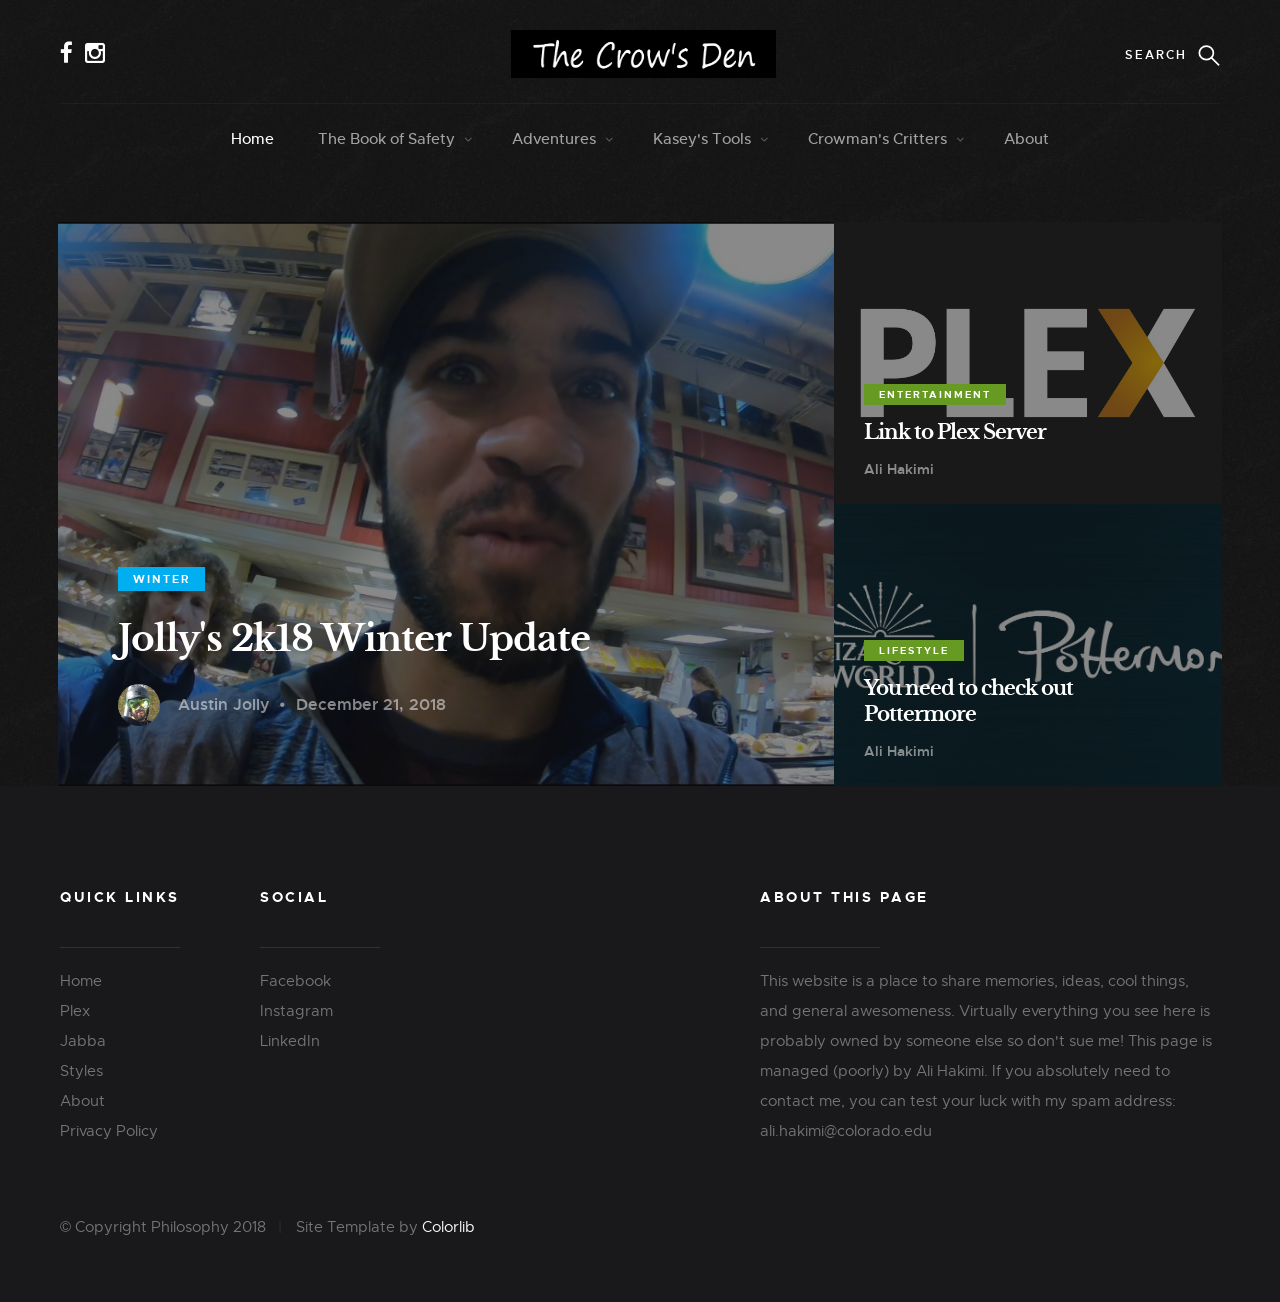
==== commit 2f3f9314: "fixed about page and social buttons in header/footer" ====
--- a/index.html
+++ b/index.html
@@ -50,17 +50,17 @@
                 </div>  <!-- end header__logo -->
                 <ul class="header__social">
                     <li>
-                        <a href="#0"><i class="fa fa-facebook" aria-hidden="true"></i></a>
+                        <a href="https://www.facebook.com/Hakims"><i class="fa fa-facebook" aria-hidden="true"></i></a>
                     </li>
+                    <!-- <li>
+                        <a href="#0"><i class="fa fa-twitter" aria-hidden="true"></i></a>
+                    </li> -->
                     <li>
-                        <a href="#0"><i class="fa fa-twitter" aria-hidden="true"></i></a>
+                        <a href="https://www.instagram.com/crowmanhakims/"><i class="fa fa-instagram" aria-hidden="true"></i></a>
                     </li>
-                    <li>
-                        <a href="#0"><i class="fa fa-instagram" aria-hidden="true"></i></a>
-                    </li>
-                    <li>
+                    <!-- <li>
                         <a href="#0"><i class="fa fa-pinterest" aria-hidden="true"></i></a>
-                    </li>
+                    </li> -->
                 </ul> <!-- end header__social -->
 
                 <a class="header__search-trigger" href="#0"></a>
@@ -236,7 +236,7 @@
                         <li><a href="http://hakimz.com:32400/web/index.html">Plex</a></li>
                         <li><a href="https://hakimz.com/rutorrent/">Jabba</a></li>
                         <li><a href="#0">Styles</a></li>
-                        <li><a href="#0">About</a></li>
+                        <li><a href="about.html">About</a></li>
                         <!-- <li><a href="#0">Contact</a></li> -->
                         <li><a href="#0">Privacy Policy</a></li>
                     </ul>
@@ -263,12 +263,12 @@
                     <h4>Social</h4>
 
                     <ul class="s-footer__linklist">
-                        <li><a href="#0">Facebook</a></li>
-                        <li><a href="#0">Instagram</a></li>
-                        <li><a href="#0">Twitter</a></li>
+                        <li><a href="https://www.facebook.com/Hakims">Facebook</a></li>
+                        <li><a href="https://www.instagram.com/crowmanhakims/">Instagram</a></li>
+                        <!-- <li><a href="https://www.instagram.com/crowmanhakims/">Twitter</a></li> -->
                        <!--  <li><a href="#0">Pinterest</a></li> -->
-                        <li><a href="#0">Google+</a></li>
-                        <li><a href="#0">LinkedIn</a></li>
+                        <!-- <li><a href="#0">Google+</a></li> -->
+                        <li><a href="https://www.linkedin.com/in/alihakimi">LinkedIn</a></li>
                     </ul>
 
                 </div> <!-- end s-footer__social -->
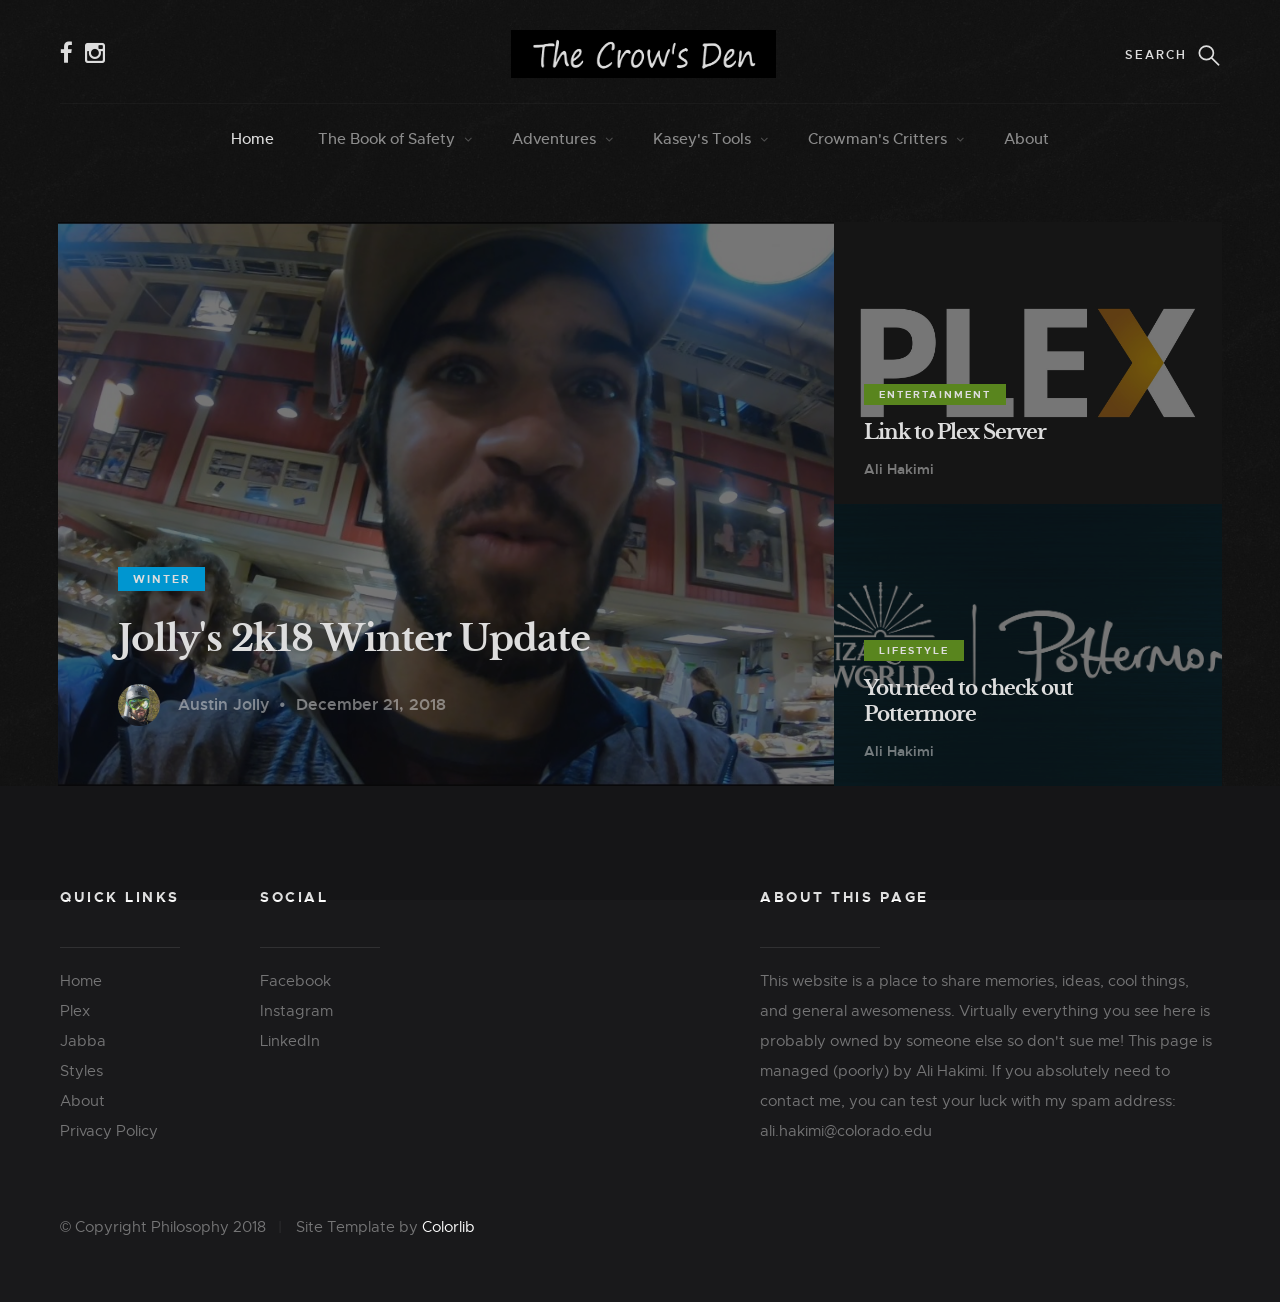
==== commit 242d96bf: "reorged organization structure and fixed links" ====
--- a/index.html
+++ b/index.html
@@ -91,9 +91,9 @@
                         <li class="has-children">
                             <a href="#0" title="">The Book of Safety</a>
                             <ul class="sub-menu">
-                            <li><a href="category.html">Overview</a></li>
-                            <li><a href="category.html">Chapter 1: Interstellar</a></li>
-                            <li><a href="category.html">Chapter 2: Harry Potter</a></li>
+                            <li><a href="book-of-safety/overview.html">Overview</a></li>
+                            <li><a href="book-of-safety/interstellar.html">Chapter 1: Interstellar</a></li>
+                            <li><a href="#0">Chapter 2: Harry Potter</a></li>
                           <!--   <li><a href="category.html">Management</a></li>
                             <li><a href="category.html">Travel</a></li>
                             <li><a href="category.html">Work</a></li> -->
@@ -102,7 +102,7 @@
                         <li class="has-children">
                             <a href="#0" title="">Adventures</a>
                             <ul class="sub-menu">
-                            <li><a href="jolly2k18.html">Jolly's 2k18 Winter Update</a></li>
+                            <li><a href="adventures/jolly2k18.html">Jolly's 2k18 Winter Update</a></li>
                             <!-- <li><a href="single-video.html">Video Post</a></li>
                             <li><a href="single-audio.html">Audio Post</a></li>
                             <li><a href="single-gallery.html">Gallery Post</a></li>
@@ -124,7 +124,7 @@
                             <ul class="sub-menu">
                             <li><a href="http://hakimz.com:32400/web/index.html" title="">Plex</a></li>
                             <li><a href="https://hakimz.com/rutorrent/" title="">Jabba</a></li>
-                            <li><a href="thoughtstream.html", title="">Thoughtstream</a></li>
+                            <li><a href="crowcritters/thoughtstream.html", title="">Thoughtstream</a></li>
                             </ul>
                         </li>
                         <li><a href="about.html" title="">About</a></li>
@@ -138,7 +138,7 @@
             </div> <!-- header-content -->
         </header> <!-- header -->
 
-
+<!--content -->
         <div class="pageheader-content row">
             <div class="col-full">
 
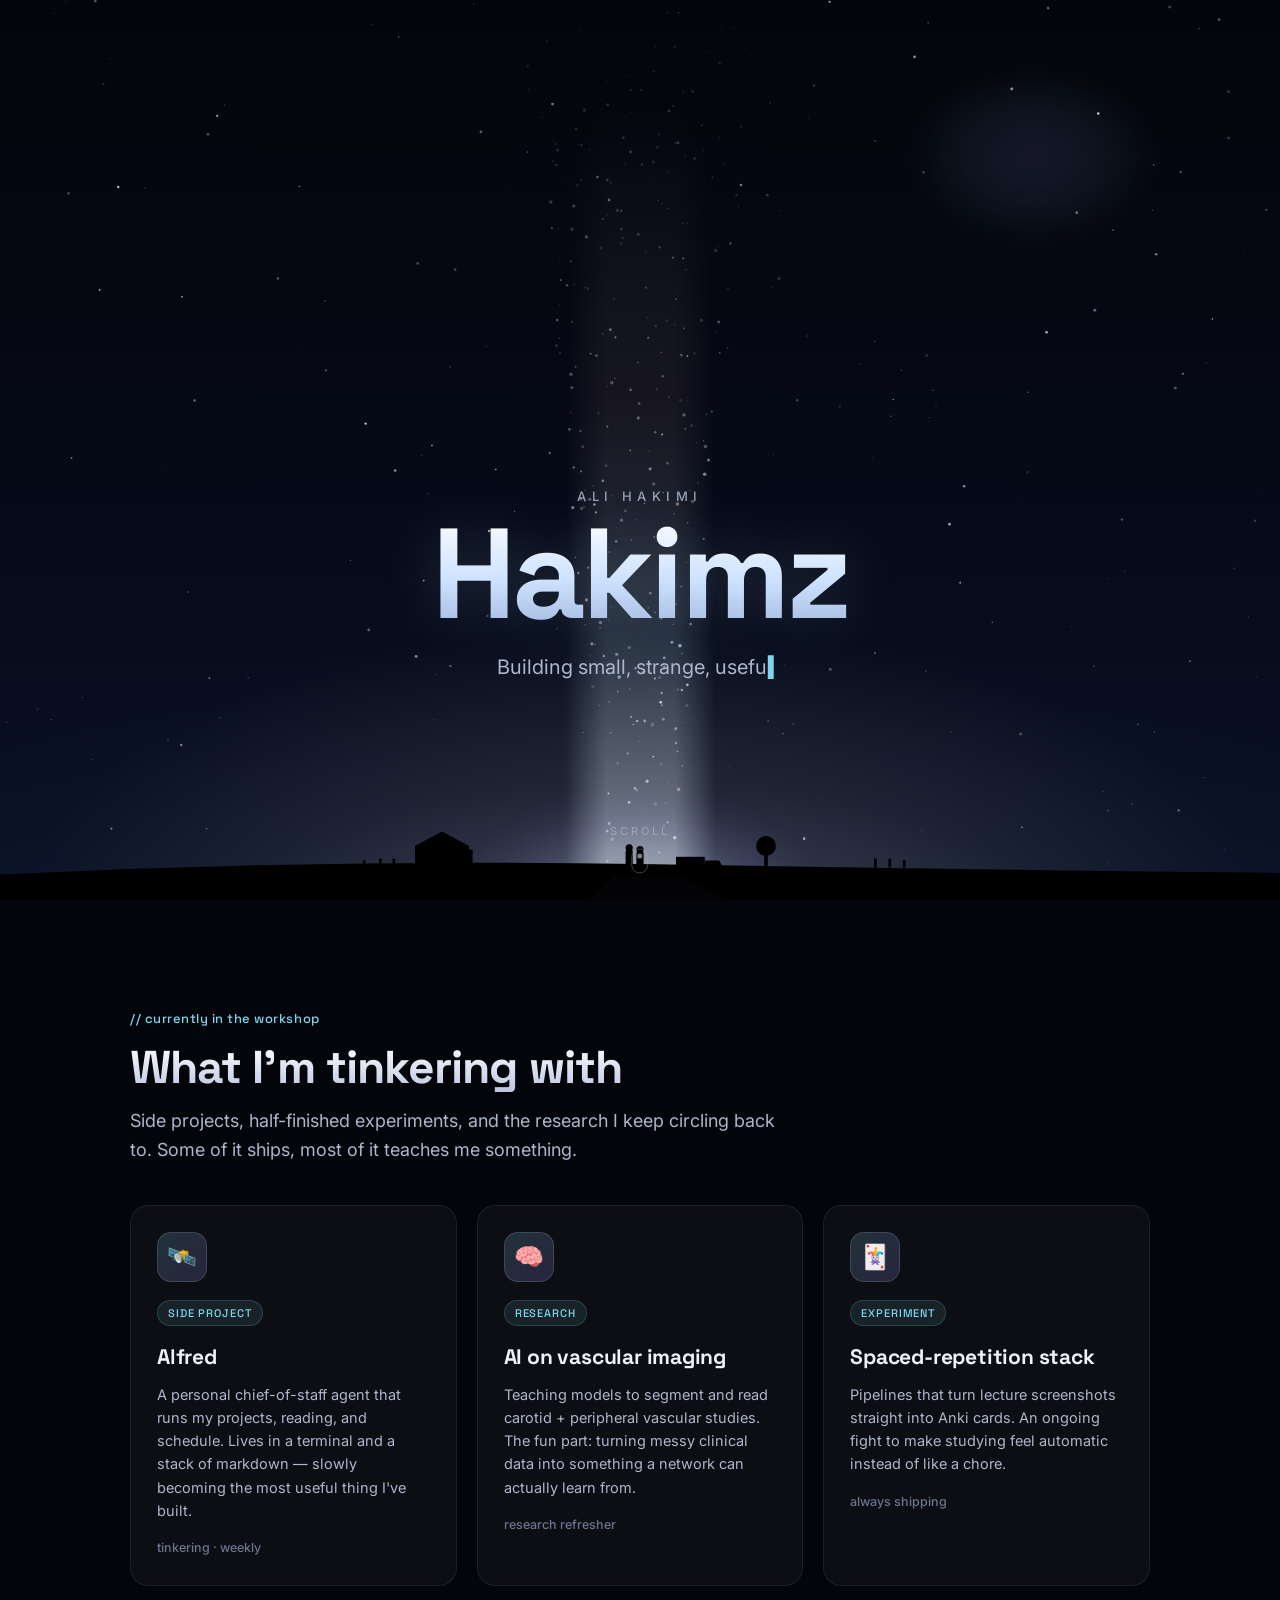
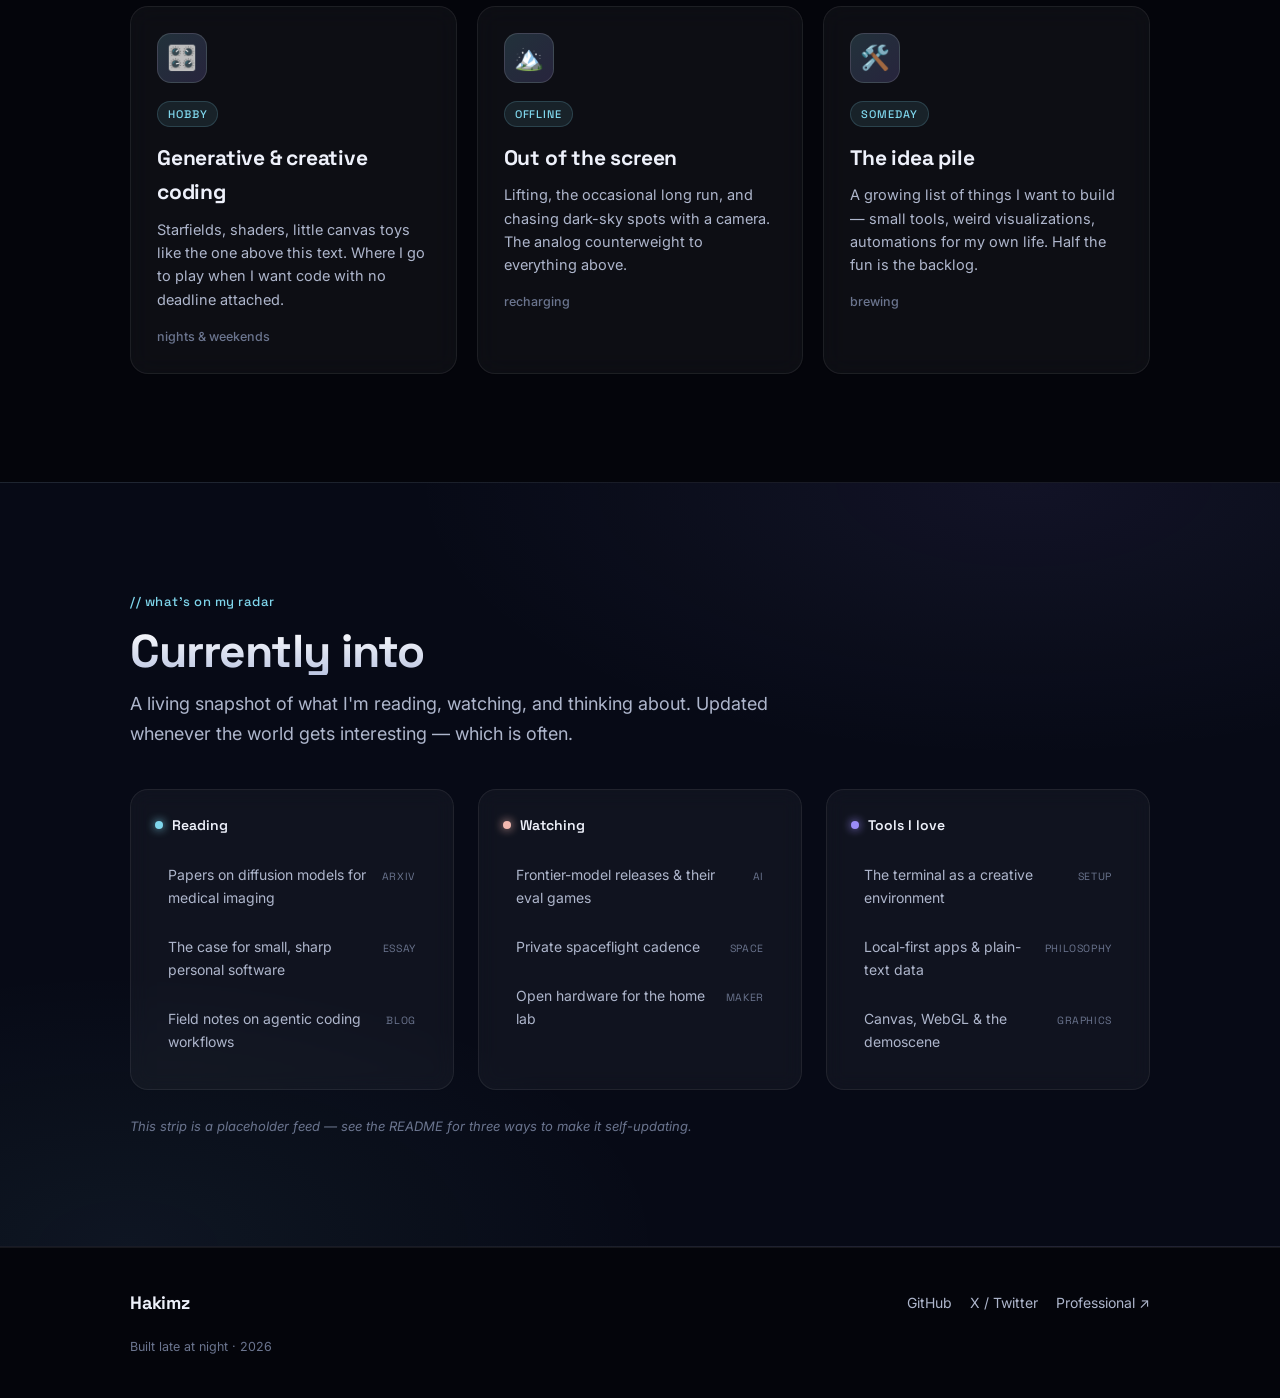
==== commit bcf513c9: "Add Interstellar-inspired landing page (new hakimz.com front door) Replaces the 2019 template index." ====
--- a/index.html
+++ b/index.html
@@ -1,340 +1,202 @@
 <!DOCTYPE html>
-<html class="no-js" lang="en">
+<html lang="en">
 <head>
-
-    <!--- basic page needs
-    ================================================== -->
-    <meta charset="utf-8">
-    <title>Hakimz.com</title>
-    <meta name="description" content="">
-    <meta name="author" content="">
-
-    <!-- mobile specific metas
-    ================================================== -->
-    <meta name="viewport" content="width=device-width, initial-scale=1, maximum-scale=1">
-
-    <!-- CSS
-    ================================================== -->
-    <link rel="stylesheet" href="css/base.css">
-    <link rel="stylesheet" href="css/vendor.css">
-    <link rel="stylesheet" href="css/main.css">
-
-    <!-- script
-    ================================================== -->
-    <script src="js/modernizr.js"></script>
-    <script src="js/pace.min.js"></script>
-
-    <!-- favicons
-    ================================================== -->
-    <link rel="shortcut icon" href="favicon.ico" type="image/x-icon">
-    <link rel="icon" href="favicon.ico" type="image/x-icon">
-
+<meta charset="UTF-8">
+<meta name="viewport" content="width=device-width, initial-scale=1.0">
+<title>Hakimz — Ali Hakimi</title>
+<meta name="description" content="Ali Hakimi's corner of the internet — side projects, experiments, hobbies, and the things I'm currently into.">
+<meta name="theme-color" content="#05060d">
+<!-- Open Graph -->
+<meta property="og:title" content="Hakimz — Ali Hakimi">
+<meta property="og:description" content="Side projects, experiments, and the things I'm currently into.">
+<meta property="og:type" content="website">
+<link rel="preconnect" href="https://fonts.googleapis.com">
+<link rel="preconnect" href="https://fonts.gstatic.com" crossorigin>
+<link href="https://fonts.googleapis.com/css2?family=Space+Grotesk:wght@400;500;600;700&family=Inter:wght@400;500;600&display=swap" rel="stylesheet">
+<link rel="stylesheet" href="assets/styles.css">
 </head>
-
-<body id="top">
-
-    <!-- pageheader NOTE: every new page needs this same pageheader. see jolly2k18.html for reference
-    ================================================== -->
-    <section class="s-pageheader s-pageheader--home">
-
-        <header class="header">
-            <div class="header__content row">
-
-            
-                <div class="header__logo">
-                    <a class="logo" href="index.html">
-                        <!-- <img src="images/logo.svg" alt="Homepage"> -->
-                        <img src="images/crowsden.png" alt ="Homepage">
-                    </a>
-
-                </div>  <!-- end header__logo -->
-                <ul class="header__social">
-                    <li>
-                        <a href="https://www.facebook.com/Hakims"><i class="fa fa-facebook" aria-hidden="true"></i></a>
-                    </li>
-                    <!-- <li>
-                        <a href="#0"><i class="fa fa-twitter" aria-hidden="true"></i></a>
-                    </li> -->
-                    <li>
-                        <a href="https://www.instagram.com/crowmanhakims/"><i class="fa fa-instagram" aria-hidden="true"></i></a>
-                    </li>
-                    <!-- <li>
-                        <a href="#0"><i class="fa fa-pinterest" aria-hidden="true"></i></a>
-                    </li> -->
-                </ul> <!-- end header__social -->
-
-                <a class="header__search-trigger" href="#0"></a>
-
-                <div class="header__search">
-
-                    <form role="search" method="get" class="header__search-form" action="#">
-                        <label>
-                            <span class="hide-content">Search for:</span>
-                            <input type="search" class="search-field" placeholder="Type Keywords" value="" name="s" title="Search for:" autocomplete="off">
-                        </label>
-                        <input type="submit" class="search-submit" value="Search">
-                    </form>
-        
-                    <a href="#0" title="Close Search" class="header__overlay-close">Close</a>
-
-                </div>  <!-- end header__search -->
-
-
-                <a class="header__toggle-menu" href="#0" title="Menu"><span>Menu</span></a>
-
-                <nav class="header__nav-wrap">
-
-                    <h2 class="header__nav-heading h6">Site Navigation</h2>
-
-                    <ul class="header__nav">
-                        <li class="current"><a href="index.html" title="">Home</a></li>
-                        <li class="has-children">
-                            <a href="#0" title="">The Book of Safety</a>
-                            <ul class="sub-menu">
-                            <li><a href="book-of-safety/overview.html">Overview</a></li>
-                            <li><a href="book-of-safety/interstellar.html">Chapter 1: Interstellar</a></li>
-                            <li><a href="#0">Chapter 2: Harry Potter</a></li>
-                          <!--   <li><a href="category.html">Management</a></li>
-                            <li><a href="category.html">Travel</a></li>
-                            <li><a href="category.html">Work</a></li> -->
-                            </ul>
-                        </li>
-                        <li class="has-children">
-                            <a href="#0" title="">Adventures</a>
-                            <ul class="sub-menu">
-                            <li><a href="adventures/jolly2k18.html">Jolly's 2k18 Winter Update</a></li>
-                            <!-- <li><a href="single-video.html">Video Post</a></li>
-                            <li><a href="single-audio.html">Audio Post</a></li>
-                            <li><a href="single-gallery.html">Gallery Post</a></li>
-                            <li><a href="single-standard.html">Standard Post</a></li> -->
-                            </ul>
-                        </li>
-                        <li class="has-children">
-                            <a href="#0" title="">Kasey's Tools</a>
-                            <ul class="sub-menu">
-                            <!-- <li><a href="single-video.html">Video Post</a></li>
-                            <li><a href="single-audio.html">Audio Post</a></li>
-                            <li><a href="single-gallery.html">Gallery Post</a></li>
-                            <li><a href="single-standard.html">Standard Post</a></li> -->
-                            </ul>
-                        </li>
-                        
-                        <li class="has-children"> 
-                            <a href="s#0" title="">Crowman's Critters</a>
-                            <ul class="sub-menu">
-                            <li><a href="http://hakimz.com:32400/web/index.html" title="">Plex</a></li>
-                            <li><a href="https://hakimz.com/rutorrent/" title="">Jabba</a></li>
-                            <li><a href="crowcritters/thoughtstream.html", title="">Thoughtstream</a></li>
-                            </ul>
-                        </li>
-                        <li><a href="about.html" title="">About</a></li>
-                        <!-- <li><a href="contact.html" title="">Contact</a></li> -->
-                    </ul> <!-- end header__nav -->
-
-                    <a href="#0" title="Close Menu" class="header__overlay-close close-mobile-menu">Close</a>
-
-                </nav> <!-- end header__nav-wrap -->
-
-            </div> <!-- header-content -->
-        </header> <!-- header -->
-
-<!--content -->
-        <div class="pageheader-content row">
-            <div class="col-full">
-
-                <div class="featured">
-
-                    <div class="featured__column featured__column--big">
-                        <div class="entry" style="background-image:url('images/thumbs/featured/featured-jwinter2k18.jpg');">
-                            
-                            <div class="entry__content">
-                                <span class="entry__category"><a href="#0">Winter</a></span>
-
-                                <h1><a href="jolly2k18.html" title="">Jolly's 2k18 Winter Update</a></h1>
-
-                                <div class="entry__info">
-                                    <a href="#0" class="entry__profile-pic">
-                                        <img class="avatar" src="images/avatars/user-jolly.jpg" alt="">
-                                    </a>
-
-                                    <ul class="entry__meta">
-                                        <li><a href="#0">Austin Jolly</a></li>
-                                        <li>December 21, 2018</li>
-                                    </ul>
-                                </div>
-                            </div> <!-- end entry__content -->
-                            
-                        </div> <!-- end entry -->
-                    </div> <!-- end featured__big -->
-
-                    <div class="featured__column featured__column--small">
-
-                        <div class="entry" style="background-image:url('images/thumbs/featured/featured-plex.jpg');">
-                            
-                            <div class="entry__content">
-                                <span class="entry__category"><a href="#0">Entertainment</a></span>
-
-                                <h1><a href="http://hakimz.com:32400/web/index.html" title="">Link to Plex Server</a></h1>
-
-                                <div class="entry__info">
-                                    <a href="#0" class="entry__profile-pic">
-                                        <img class="avatar" src="images/avatars/user-ali.jpg" alt="">
-                                    </a>
-
-                                    <ul class="entry__meta">
-                                        <li><a href="#0">Ali Hakimi</a></li>
-                                        <!-- <li>December 27, 2017</li> -->
-                                    </ul>
-                                </div>
-                            </div> <!-- end entry__content -->
-                          
-                        </div> <!-- end entry -->
-
-                        <div class="entry" style="background-image:url('images/thumbs/featured/featured-pottermore.jpg');">
-
-                            <div class="entry__content">
-                                <span class="entry__category"><a href="#0">LifeStyle</a></span>
-
-                                <h1><a href="https://www.pottermore.com" title="">You need to check out Pottermore</a></h1>
-
-                                <div class="entry__info">
-                                    <a href="#0" class="entry__profile-pic">
-                                        <img class="avatar" src="images/avatars/user-ali.jpg" alt="">
-                                    </a>
-
-                                    <ul class="entry__meta">
-                                        <li><a href="#0">Ali Hakimi</a></li>
-                                        <!-- <li>December 21, 2017</li> -->
-                                    </ul>
-                                </div>
-                            </div> <!-- end entry__content -->
-
-                        </div> <!-- end entry -->
-
-                    </div> <!-- end featured__small -->
-                </div> <!-- end featured -->
-
-            </div> <!-- end col-full -->
-        </div> <!-- end pageheader-content row -->
-
-    </section> <!-- end s-pageheader -->
-
-
-    <!-- s-footer
-    ================================================== -->
-    <footer class="s-footer">
-
-        <div class="s-footer__main">
-            <div class="row">
-                
-                <div class="col-two md-four mob-full s-footer__sitelinks">
-                        
-                    <h4>Quick Links</h4>
-
-                    <ul class="s-footer__linklist">
-                        <li><a href="index.html">Home</a></li>
-                        <li><a href="http://hakimz.com:32400/web/index.html">Plex</a></li>
-                        <li><a href="https://hakimz.com/rutorrent/">Jabba</a></li>
-                        <li><a href="#0">Styles</a></li>
-                        <li><a href="about.html">About</a></li>
-                        <!-- <li><a href="#0">Contact</a></li> -->
-                        <li><a href="#0">Privacy Policy</a></li>
-                    </ul>
-
-                </div> <!-- end s-footer__sitelinks -->
-
-              <!--   <div class="col-two md-four mob-full s-footer__archives">
-                        
-                    <h4>Archives</h4>
-
-                    <ul class="s-footer__linklist">
-                        <li><a href="#0">January 2018</a></li>
-                        <li><a href="#0">December 2017</a></li>
-                        <li><a href="#0">November 2017</a></li>
-                        <li><a href="#0">October 2017</a></li>
-                        <li><a href="#0">September 2017</a></li>
-                        <li><a href="#0">August 2017</a></li>
-                    </ul>
-
-                </div> --> <!-- end s-footer__archives -->
-
-                <div class="col-two md-four mob-full s-footer__social">
-                        
-                    <h4>Social</h4>
-
-                    <ul class="s-footer__linklist">
-                        <li><a href="https://www.facebook.com/Hakims">Facebook</a></li>
-                        <li><a href="https://www.instagram.com/crowmanhakims/">Instagram</a></li>
-                        <!-- <li><a href="https://www.instagram.com/crowmanhakims/">Twitter</a></li> -->
-                       <!--  <li><a href="#0">Pinterest</a></li> -->
-                        <!-- <li><a href="#0">Google+</a></li> -->
-                        <li><a href="https://www.linkedin.com/in/alihakimi">LinkedIn</a></li>
-                    </ul>
-
-                </div> <!-- end s-footer__social -->
-
-                <div class="col-five md-full end s-footer__subscribe">
-                        
-                    <h4>About this page</h4>
-
-                    <p>This website is a place to share memories, ideas, cool things, and general awesomeness. Virtually everything you see here is probably owned by someone else so don't sue me! This page is managed (poorly) by Ali Hakimi. If you absolutely need to contact me, you can test your luck with my spam address: ali.hakimi@colorado.edu</p>
-
-                    <!-- <div class="subscribe-form">
-                        <form id="mc-form" class="group" novalidate="true">
-
-                            <input type="email" value="" name="EMAIL" class="email" id="mc-email" placeholder="Email Address" required="">
-                
-                            <input type="submit" name="subscribe" value="Send">
-                
-                            <label for="mc-email" class="subscribe-message"></label>
-                
-                        </form>
-                    </div> -->
-
-                </div> <!-- end s-footer__subscribe -->
-
-            </div>
-        </div> <!-- end s-footer__main -->
-
-        <div class="s-footer__bottom">
-            <div class="row">
-                <div class="col-full">
-                    <div class="s-footer__copyright">
-                        <span>© Copyright Philosophy 2018</span> 
-                        <span>Site Template by <a href="https://colorlib.com/">Colorlib</a></span>
-                    </div>
-
-                    <div class="go-top">
-                        <a class="smoothscroll" title="Back to Top" href="#top"></a>
-                    </div>
-                </div>
-            </div>
-        </div> <!-- end s-footer__bottom -->
-
-    </footer> <!-- end s-footer -->
-
-
-    <!-- preloader
-    ================================================== -->
-    <div id="preloader">
-        <div id="loader">
-            <div class="line-scale">
-                <div></div>
-                <div></div>
-                <div></div>
-                <div></div>
-                <div></div>
-            </div>
+<body>
+
+<!-- ============ HERO — Interstellar-inspired beam scene ============ -->
+<header class="hero" id="top">
+  <!-- canvas starfield + drifting stardust (JS-driven) -->
+  <canvas class="hero-canvas" id="sky" aria-hidden="true"></canvas>
+  <!-- volumetric column of light (pure CSS, breathes) -->
+  <div class="beam" aria-hidden="true"></div>
+  <div class="beam-bloom" aria-hidden="true"></div>
+  <!-- faint nebula toward top-right, like the reference -->
+  <div class="nebula" aria-hidden="true"></div>
+
+  <!-- low pure-black horizon silhouette (SVG): farmhouse, two figures, pickup, tree, fences, road -->
+  <svg class="horizon" viewBox="0 0 1440 260" preserveAspectRatio="xMidYMax slice" aria-hidden="true">
+    <!-- warm glow where beam meets ground -->
+    <defs>
+      <radialGradient id="groundGlow" cx="50%" cy="100%" r="60%">
+        <stop offset="0%" stop-color="rgba(245,222,210,.55)"/>
+        <stop offset="35%" stop-color="rgba(120,150,200,.18)"/>
+        <stop offset="100%" stop-color="rgba(0,0,0,0)"/>
+      </radialGradient>
+    </defs>
+    <ellipse cx="720" cy="232" rx="340" ry="120" fill="url(#groundGlow)"/>
+    <!-- ground mass -->
+    <path fill="#000" d="M0 232 Q 360 214 720 220 T 1440 230 L1440 260 L0 260 Z"/>
+    <!-- dirt road leading line to the figures -->
+    <path fill="#040407" d="M690 232 L660 260 L820 260 L760 232 Z" opacity=".9"/>
+    <!-- silhouette props sit on the ground line ~y=222 -->
+    <g fill="#000">
+      <!-- farmhouse (left) -->
+      <path d="M470 224 L470 200 L500 184 L530 200 L530 224 Z"/>
+      <rect x="528" y="204" width="6" height="20"/>
+      <!-- fence posts left -->
+      <rect x="430" y="214" width="3" height="10"/><rect x="445" y="214" width="3" height="10"/>
+      <rect x="412" y="216" width="3" height="8"/>
+      <!-- two figures holding hands (center, under the beam) -->
+      <path d="M704 224 L704 207 a4 4 0 0 1 8 0 L712 224 Z"/>
+      <circle cx="708" cy="202" r="4"/>
+      <path d="M716 224 L716 209 a4 4 0 0 1 8 0 L724 224 Z"/>
+      <circle cx="720" cy="204" r="4"/>
+      <!-- pickup / wagon (right of figures) -->
+      <path d="M760 224 L760 212 L792 212 L792 224 Z"/>
+      <path d="M792 224 L792 216 L808 216 L812 224 Z"/>
+      <circle cx="770" cy="225" r="4"/><circle cx="802" cy="225" r="4"/>
+      <!-- lone tree (right) -->
+      <rect x="858" y="206" width="4" height="18"/>
+      <circle cx="860" cy="200" r="11"/>
+      <!-- fence posts right -->
+      <rect x="980" y="214" width="3" height="10"/><rect x="996" y="214" width="3" height="10"/>
+      <rect x="1012" y="216" width="3" height="8"/>
+    </g>
+  </svg>
+
+  <!-- wordmark + tagline -->
+  <div class="hero-copy">
+    <p class="kicker">Ali&nbsp;Hakimi</p>
+    <h1 class="wordmark">Hakimz</h1>
+    <p class="tagline" id="tagline" aria-live="polite"><span class="typed"></span><span class="caret" aria-hidden="true">▍</span></p>
+  </div>
+
+  <a class="scroll-cue" href="#tinkering" aria-label="Scroll to content">
+    <span>scroll</span>
+    <svg width="18" height="26" viewBox="0 0 18 26" fill="none" aria-hidden="true">
+      <rect x="1" y="1" width="16" height="24" rx="8" stroke="currentColor" stroke-opacity=".5"/>
+      <circle class="cue-dot" cx="9" cy="8" r="2.5" fill="currentColor"/>
+    </svg>
+  </a>
+</header>
+
+<main>
+  <!-- ============ TINKERING ============ -->
+  <section class="section" id="tinkering">
+    <div class="wrap">
+      <p class="eyebrow">// currently in the workshop</p>
+      <h2 class="section-title">What I'm tinkering with</h2>
+      <p class="section-lede">Side projects, half-finished experiments, and the research I keep circling back to. Some of it ships, most of it teaches me something.</p>
+
+      <div class="cards">
+        <article class="card" tabindex="0">
+          <div class="card-ic" aria-hidden="true">🛰️</div>
+          <span class="pill">side project</span>
+          <h3>Alfred</h3>
+          <p>A personal chief-of-staff agent that runs my projects, reading, and schedule. Lives in a terminal and a stack of markdown — slowly becoming the most useful thing I've built.</p>
+          <span class="card-meta">tinkering · weekly</span>
+        </article>
+
+        <article class="card" tabindex="0">
+          <div class="card-ic" aria-hidden="true">🧠</div>
+          <span class="pill">research</span>
+          <h3>AI on vascular imaging</h3>
+          <p>Teaching models to segment and read carotid + peripheral vascular studies. The fun part: turning messy clinical data into something a network can actually learn from.</p>
+          <span class="card-meta">research refresher</span>
+        </article>
+
+        <article class="card" tabindex="0">
+          <div class="card-ic" aria-hidden="true">🃏</div>
+          <span class="pill">experiment</span>
+          <h3>Spaced-repetition stack</h3>
+          <p>Pipelines that turn lecture screenshots straight into Anki cards. An ongoing fight to make studying feel automatic instead of like a chore.</p>
+          <span class="card-meta">always shipping</span>
+        </article>
+
+        <article class="card" tabindex="0">
+          <div class="card-ic" aria-hidden="true">🎛️</div>
+          <span class="pill">hobby</span>
+          <h3>Generative & creative coding</h3>
+          <p>Starfields, shaders, little canvas toys like the one above this text. Where I go to play when I want code with no deadline attached.</p>
+          <span class="card-meta">nights &amp; weekends</span>
+        </article>
+
+        <article class="card" tabindex="0">
+          <div class="card-ic" aria-hidden="true">🏔️</div>
+          <span class="pill">offline</span>
+          <h3>Out of the screen</h3>
+          <p>Lifting, the occasional long run, and chasing dark-sky spots with a camera. The analog counterweight to everything above.</p>
+          <span class="card-meta">recharging</span>
+        </article>
+
+        <article class="card" tabindex="0">
+          <div class="card-ic" aria-hidden="true">🛠️</div>
+          <span class="pill">someday</span>
+          <h3>The idea pile</h3>
+          <p>A growing list of things I want to build — small tools, weird visualizations, automations for my own life. Half the fun is the backlog.</p>
+          <span class="card-meta">brewing</span>
+        </article>
+      </div>
+    </div>
+  </section>
+
+  <!-- ============ SIGNALS (interests / news) ============ -->
+  <section class="section section-alt" id="signals">
+    <div class="wrap">
+      <p class="eyebrow">// what's on my radar</p>
+      <h2 class="section-title">Currently into</h2>
+      <p class="section-lede">A living snapshot of what I'm reading, watching, and thinking about. Updated whenever the world gets interesting — which is often.</p>
+
+      <div class="signals">
+        <div class="signal-col">
+          <h4 class="signal-head"><span class="dot dot-cyan"></span>Reading</h4>
+          <ul class="signal-list">
+            <li><a href="#" data-ext>Papers on diffusion models for medical imaging<span class="src">arXiv</span></a></li>
+            <li><a href="#" data-ext>The case for small, sharp personal software<span class="src">essay</span></a></li>
+            <li><a href="#" data-ext>Field notes on agentic coding workflows<span class="src">blog</span></a></li>
+          </ul>
         </div>
+
+        <div class="signal-col">
+          <h4 class="signal-head"><span class="dot dot-rose"></span>Watching</h4>
+          <ul class="signal-list">
+            <li><a href="#" data-ext>Frontier-model releases &amp; their eval games<span class="src">AI</span></a></li>
+            <li><a href="#" data-ext>Private spaceflight cadence<span class="src">space</span></a></li>
+            <li><a href="#" data-ext>Open hardware for the home lab<span class="src">maker</span></a></li>
+          </ul>
+        </div>
+
+        <div class="signal-col">
+          <h4 class="signal-head"><span class="dot dot-violet"></span>Tools I love</h4>
+          <ul class="signal-list">
+            <li><a href="#" data-ext>The terminal as a creative environment<span class="src">setup</span></a></li>
+            <li><a href="#" data-ext>Local-first apps &amp; plain-text data<span class="src">philosophy</span></a></li>
+            <li><a href="#" data-ext>Canvas, WebGL &amp; the demoscene<span class="src">graphics</span></a></li>
+          </ul>
+        </div>
+      </div>
+      <p class="signals-note">This strip is a placeholder feed — see the README for three ways to make it self-updating.</p>
     </div>
-
-
-    <!-- Java Script
-    ================================================== -->
-    <script src="js/jquery-3.2.1.min.js"></script>
-    <script src="js/plugins.js"></script>
-    <script src="js/main.js"></script>
-
+  </section>
+</main>
+
+<!-- ============ FOOTER ============ -->
+<footer class="footer">
+  <div class="wrap footer-wrap">
+    <span class="footer-mark">Hakimz</span>
+    <nav class="footer-links" aria-label="Elsewhere">
+      <a href="#" data-ext>GitHub</a>
+      <a href="#" data-ext>X / Twitter</a>
+      <a href="https://alihakimi.com">Professional ↗</a>
+    </nav>
+    <span class="footer-fine">Built late at night · <span id="year"></span></span>
+  </div>
+</footer>
+
+<script src="assets/main.js"></script>
 </body>
-
-</html>+</html>
--- a/assets/styles.css
+++ b/assets/styles.css
@@ -0,0 +1,328 @@
+/* ============================================================
+   hakimz.com — Ali Hakimi's personal landing page
+   Shares the hub's dark/spacey DNA (cyan↔violet, glass) but
+   carries its own identity: Interstellar hero, warmer accents,
+   funkier typography. No build step, no frameworks.
+   ============================================================ */
+
+:root{
+  /* base — deeper, more cinematic than the hub */
+  --bg:#04050b;
+  --bg-2:#070a16;
+  --ink:#eef1fb;
+  --ink-soft:#aeb6cc;
+  --muted:#6b758f;
+  --line:rgba(255,255,255,.07);
+  --line-2:rgba(255,255,255,.13);
+  --glass:rgba(255,255,255,.04);
+  --glass-2:rgba(255,255,255,.065);
+
+  /* accents — cool cyan-white beam + warm rose/peach from the still */
+  --cyan:#7fd6ec;
+  --cyan-bright:#cfeefc;
+  --violet:#9b8cf8;
+  --rose:#f2b8b0;
+  --peach:#f6d9c2;
+
+  --shadow:0 10px 40px rgba(0,0,0,.5);
+  --glow-cyan:0 0 0 1px rgba(127,214,236,.30), 0 10px 50px rgba(127,214,236,.16);
+  --glow-rose:0 0 0 1px rgba(242,184,176,.28), 0 10px 50px rgba(242,184,176,.14);
+
+  --radius:18px; --radius-sm:12px;
+  --ease:cubic-bezier(.4,0,.2,1);
+  --maxw:1100px;
+
+  --font-display:"Space Grotesk",-apple-system,BlinkMacSystemFont,"Segoe UI",sans-serif;
+  --font-body:"Inter",-apple-system,BlinkMacSystemFont,"Segoe UI",Roboto,sans-serif;
+}
+
+*{box-sizing:border-box}
+html{scroll-behavior:smooth}
+html,body{margin:0}
+body{
+  font:16px/1.65 var(--font-body);
+  color:var(--ink);
+  background:var(--bg);
+  -webkit-font-smoothing:antialiased;
+  overflow-x:hidden;
+}
+a{color:inherit;text-decoration:none}
+::selection{background:rgba(127,214,236,.3)}
+img,svg,canvas{display:block;max-width:100%}
+
+.wrap{max-width:var(--maxw);margin:0 auto;padding:0 clamp(20px,5vw,40px)}
+
+/* ============================================================
+   HERO — the Interstellar beam scene
+   ============================================================ */
+.hero{
+  position:relative;
+  height:100svh;min-height:560px;
+  overflow:hidden;
+  display:flex;flex-direction:column;justify-content:flex-end;
+  /* near-black deep-indigo sky, brightening toward the horizon */
+  background:
+    radial-gradient(120% 70% at 50% 108%, rgba(150,178,222,.20), rgba(60,80,130,.06) 30%, transparent 55%),
+    radial-gradient(80% 50% at 50% 100%, rgba(246,217,194,.16), transparent 60%),
+    linear-gradient(180deg, #04050b 0%, #060a18 55%, #0a1226 100%);
+}
+
+/* canvas starfield + drifting stardust */
+.hero-canvas{position:absolute;inset:0;width:100%;height:100%;z-index:1}
+
+/* volumetric column of light rising from the horizon — densest at base */
+.beam{
+  position:absolute;left:50%;bottom:0;z-index:2;
+  transform:translateX(-50%);
+  width:clamp(90px,12vw,190px);
+  height:96%;
+  pointer-events:none;
+  background:
+    linear-gradient(180deg,
+      transparent 0%,
+      rgba(207,238,252,.05) 18%,
+      rgba(242,184,176,.07) 42%,
+      rgba(207,238,252,.16) 70%,
+      rgba(230,245,255,.34) 90%,
+      rgba(255,255,255,.5) 100%);
+  /* feather the column edges into the sky */
+  -webkit-mask-image:linear-gradient(90deg,transparent,#000 28%,#000 72%,transparent),
+                     linear-gradient(180deg,transparent,#000 35%);
+          mask-image:linear-gradient(90deg,transparent,#000 28%,#000 72%,transparent),
+                     linear-gradient(180deg,transparent,#000 35%);
+  -webkit-mask-composite:source-in;mask-composite:intersect;
+  filter:blur(7px);
+  animation:beam-breathe 9s var(--ease) infinite;
+}
+/* soft bloom where beam meets ground */
+.beam-bloom{
+  position:absolute;left:50%;bottom:-6%;z-index:2;
+  transform:translateX(-50%);
+  width:clamp(280px,40vw,560px);height:300px;
+  pointer-events:none;
+  background:radial-gradient(50% 60% at 50% 90%,
+     rgba(255,255,255,.42), rgba(207,238,252,.22) 30%, rgba(155,140,248,.10) 55%, transparent 72%);
+  filter:blur(12px);
+  animation:beam-breathe 9s var(--ease) infinite;
+}
+@keyframes beam-breathe{
+  0%,100%{opacity:.78;filter:blur(7px)}
+  50%{opacity:1;filter:blur(5px)}
+}
+
+/* faint nebula cluster, top-right like the reference */
+.nebula{
+  position:absolute;top:4%;right:6%;z-index:1;
+  width:340px;height:240px;pointer-events:none;
+  background:radial-gradient(50% 50% at 50% 50%,
+     rgba(155,140,248,.16), rgba(127,214,236,.08) 45%, transparent 72%);
+  filter:blur(14px);
+  opacity:.8;
+}
+
+/* horizon silhouette */
+.horizon{
+  position:absolute;left:0;right:0;bottom:0;z-index:3;
+  width:100%;height:clamp(180px,26vh,260px);
+  pointer-events:none;
+}
+
+/* wordmark + tagline */
+.hero-copy{
+  position:relative;z-index:4;
+  text-align:center;
+  padding:0 24px clamp(150px,24vh,230px);
+  pointer-events:none;
+}
+.kicker{
+  margin:0 0 6px;
+  font-family:var(--font-body);
+  font-size:13px;font-weight:500;letter-spacing:.42em;text-transform:uppercase;
+  color:var(--ink-soft);opacity:.85;
+}
+.wordmark{
+  margin:0;
+  font-family:var(--font-display);
+  font-weight:700;
+  font-size:clamp(54px,12vw,128px);
+  line-height:.95;letter-spacing:-.03em;
+  background:linear-gradient(180deg,#ffffff 0%,#cfe2ff 55%,#9fb4dd 100%);
+  -webkit-background-clip:text;background-clip:text;color:transparent;
+  text-shadow:0 0 60px rgba(207,238,252,.18);
+}
+.tagline{
+  margin:16px 0 0;
+  min-height:1.6em;
+  font-size:clamp(15px,2.2vw,20px);
+  color:var(--ink-soft);
+  font-weight:400;
+}
+.caret{color:var(--cyan);margin-left:1px;animation:blink 1.05s step-end infinite}
+@keyframes blink{50%{opacity:0}}
+
+/* scroll cue */
+.scroll-cue{
+  position:absolute;left:50%;bottom:26px;z-index:5;
+  transform:translateX(-50%);
+  display:flex;flex-direction:column;align-items:center;gap:8px;
+  color:var(--ink-soft);font-size:11px;letter-spacing:.28em;text-transform:uppercase;
+  opacity:.7;transition:opacity .25s var(--ease);
+}
+.scroll-cue:hover{opacity:1}
+.cue-dot{animation:cue 1.8s var(--ease) infinite}
+@keyframes cue{0%{transform:translateY(0);opacity:1}70%{transform:translateY(8px);opacity:0}100%{opacity:0}}
+
+/* ============================================================
+   SECTIONS
+   ============================================================ */
+.section{padding:clamp(72px,12vh,140px) 0;position:relative}
+.section-alt{
+  background:
+    radial-gradient(80% 60% at 80% 0%, rgba(155,140,248,.07), transparent 60%),
+    radial-gradient(70% 60% at 10% 100%, rgba(127,214,236,.06), transparent 60%),
+    var(--bg-2);
+  border-top:1px solid var(--line);
+  border-bottom:1px solid var(--line);
+}
+.eyebrow{
+  font-family:var(--font-display);
+  font-size:13px;font-weight:500;letter-spacing:.04em;
+  color:var(--cyan);margin:0 0 14px;
+}
+.section-title{
+  font-family:var(--font-display);
+  font-size:clamp(28px,4.5vw,46px);
+  letter-spacing:-.02em;line-height:1.05;margin:0 0 14px;
+  background:linear-gradient(180deg,#fff,#bcc6e2);
+  -webkit-background-clip:text;background-clip:text;color:transparent;
+}
+.section-lede{
+  margin:0 0 40px;max-width:60ch;
+  font-size:clamp(15px,2vw,18px);color:var(--ink-soft);
+}
+
+/* reveal-on-scroll (JS toggles .in) */
+.section .card,
+.section .signal-col,
+.section-title,.section-lede,.eyebrow{
+  opacity:0;transform:translateY(22px);
+  transition:opacity .7s var(--ease),transform .7s var(--ease);
+}
+.section.in .section-title,.section.in .section-lede,.section.in .eyebrow{opacity:1;transform:none}
+.section.in .card,.section.in .signal-col{opacity:1;transform:none}
+.section.in .card:nth-child(2){transition-delay:.06s}
+.section.in .card:nth-child(3){transition-delay:.12s}
+.section.in .card:nth-child(4){transition-delay:.18s}
+.section.in .card:nth-child(5){transition-delay:.24s}
+.section.in .card:nth-child(6){transition-delay:.30s}
+.section.in .signal-col:nth-child(2){transition-delay:.1s}
+.section.in .signal-col:nth-child(3){transition-delay:.2s}
+
+/* ---- Tinkering cards ---- */
+.cards{
+  display:grid;
+  grid-template-columns:repeat(auto-fill,minmax(290px,1fr));
+  gap:20px;
+}
+.card{
+  position:relative;overflow:hidden;
+  background:var(--glass);border:1px solid var(--line);
+  border-radius:var(--radius);padding:26px;
+  backdrop-filter:blur(12px);-webkit-backdrop-filter:blur(12px);
+  transition:transform .3s var(--ease),box-shadow .3s var(--ease),border-color .3s var(--ease);
+}
+.card::after{
+  content:"";position:absolute;inset:0;
+  background:radial-gradient(420px 220px at var(--mx,50%) -20%, rgba(127,214,236,.14), transparent 70%);
+  opacity:0;transition:opacity .35s var(--ease);
+}
+.card:hover,.card:focus-visible{
+  transform:translateY(-6px);border-color:var(--line-2);
+  box-shadow:var(--glow-cyan);outline:none;
+}
+.card:hover::after{opacity:1}
+.card-ic{
+  width:50px;height:50px;border-radius:14px;display:grid;place-items:center;
+  font-size:24px;margin-bottom:16px;
+  background:linear-gradient(135deg,rgba(127,214,236,.18),rgba(155,140,248,.18));
+  border:1px solid var(--line-2);
+}
+.pill{
+  display:inline-block;font-family:var(--font-display);
+  font-size:11px;font-weight:500;letter-spacing:.08em;text-transform:uppercase;
+  color:var(--cyan);background:rgba(127,214,236,.10);
+  border:1px solid rgba(127,214,236,.18);
+  padding:3px 10px;border-radius:20px;margin-bottom:10px;
+}
+.card h3{font-family:var(--font-display);margin:4px 0 8px;font-size:21px;letter-spacing:-.01em}
+.card p{margin:0;color:var(--ink-soft);font-size:14.5px;line-height:1.6}
+.card-meta{display:block;margin-top:16px;font-size:12.5px;color:var(--muted);font-weight:500}
+
+/* ---- Signals ---- */
+.signals{
+  display:grid;grid-template-columns:repeat(auto-fit,minmax(240px,1fr));gap:24px;
+}
+.signal-col{
+  background:var(--glass);border:1px solid var(--line);
+  border-radius:var(--radius);padding:24px;
+  backdrop-filter:blur(10px);-webkit-backdrop-filter:blur(10px);
+}
+.signal-head{
+  display:flex;align-items:center;gap:9px;
+  font-family:var(--font-display);font-size:14px;font-weight:600;
+  margin:0 0 14px;color:var(--ink);
+}
+.dot{width:8px;height:8px;border-radius:50%}
+.dot-cyan{background:var(--cyan);box-shadow:0 0 10px var(--cyan)}
+.dot-rose{background:var(--rose);box-shadow:0 0 10px var(--rose)}
+.dot-violet{background:var(--violet);box-shadow:0 0 10px var(--violet)}
+.signal-list{list-style:none;margin:0;padding:0;display:grid;gap:2px}
+.signal-list a{
+  display:flex;align-items:baseline;justify-content:space-between;gap:12px;
+  padding:11px 12px;border-radius:10px;
+  font-size:14px;color:var(--ink-soft);
+  border:1px solid transparent;
+  transition:background .2s var(--ease),color .2s var(--ease),border-color .2s var(--ease);
+}
+.signal-list a:hover{background:var(--glass-2);color:var(--ink);border-color:var(--line)}
+.signal-list .src{
+  flex:0 0 auto;font-size:10.5px;letter-spacing:.06em;text-transform:uppercase;
+  color:var(--muted);font-family:var(--font-display);
+}
+.signals-note{margin:26px 0 0;font-size:13px;color:var(--muted);font-style:italic}
+
+/* ============================================================
+   FOOTER
+   ============================================================ */
+.footer{padding:40px 0;border-top:1px solid var(--line);background:var(--bg)}
+.footer-wrap{
+  display:flex;align-items:center;gap:20px;flex-wrap:wrap;
+}
+.footer-mark{font-family:var(--font-display);font-weight:700;font-size:18px;letter-spacing:-.01em}
+.footer-links{display:flex;gap:18px;margin-left:auto;flex-wrap:wrap}
+.footer-links a{font-size:14px;color:var(--ink-soft);transition:color .2s var(--ease)}
+.footer-links a:hover{color:var(--cyan)}
+.footer-fine{flex-basis:100%;font-size:12.5px;color:var(--muted)}
+
+/* ============================================================
+   RESPONSIVE
+   ============================================================ */
+@media (max-width:680px){
+  .hero{justify-content:center}
+  .hero-copy{padding-bottom:0}
+  .nebula{width:200px;height:160px;right:-10px;top:6%}
+  .footer-links{margin-left:0;flex-basis:100%}
+}
+
+/* ============================================================
+   REDUCED MOTION — honor the preference fully
+   ============================================================ */
+@media (prefers-reduced-motion:reduce){
+  html{scroll-behavior:auto}
+  .beam,.beam-bloom{animation:none;opacity:.92}
+  .caret{animation:none}
+  .cue-dot{animation:none}
+  .section .card,.section .signal-col,
+  .section-title,.section-lede,.eyebrow{opacity:1;transform:none;transition:none}
+  *{scroll-behavior:auto !important}
+}
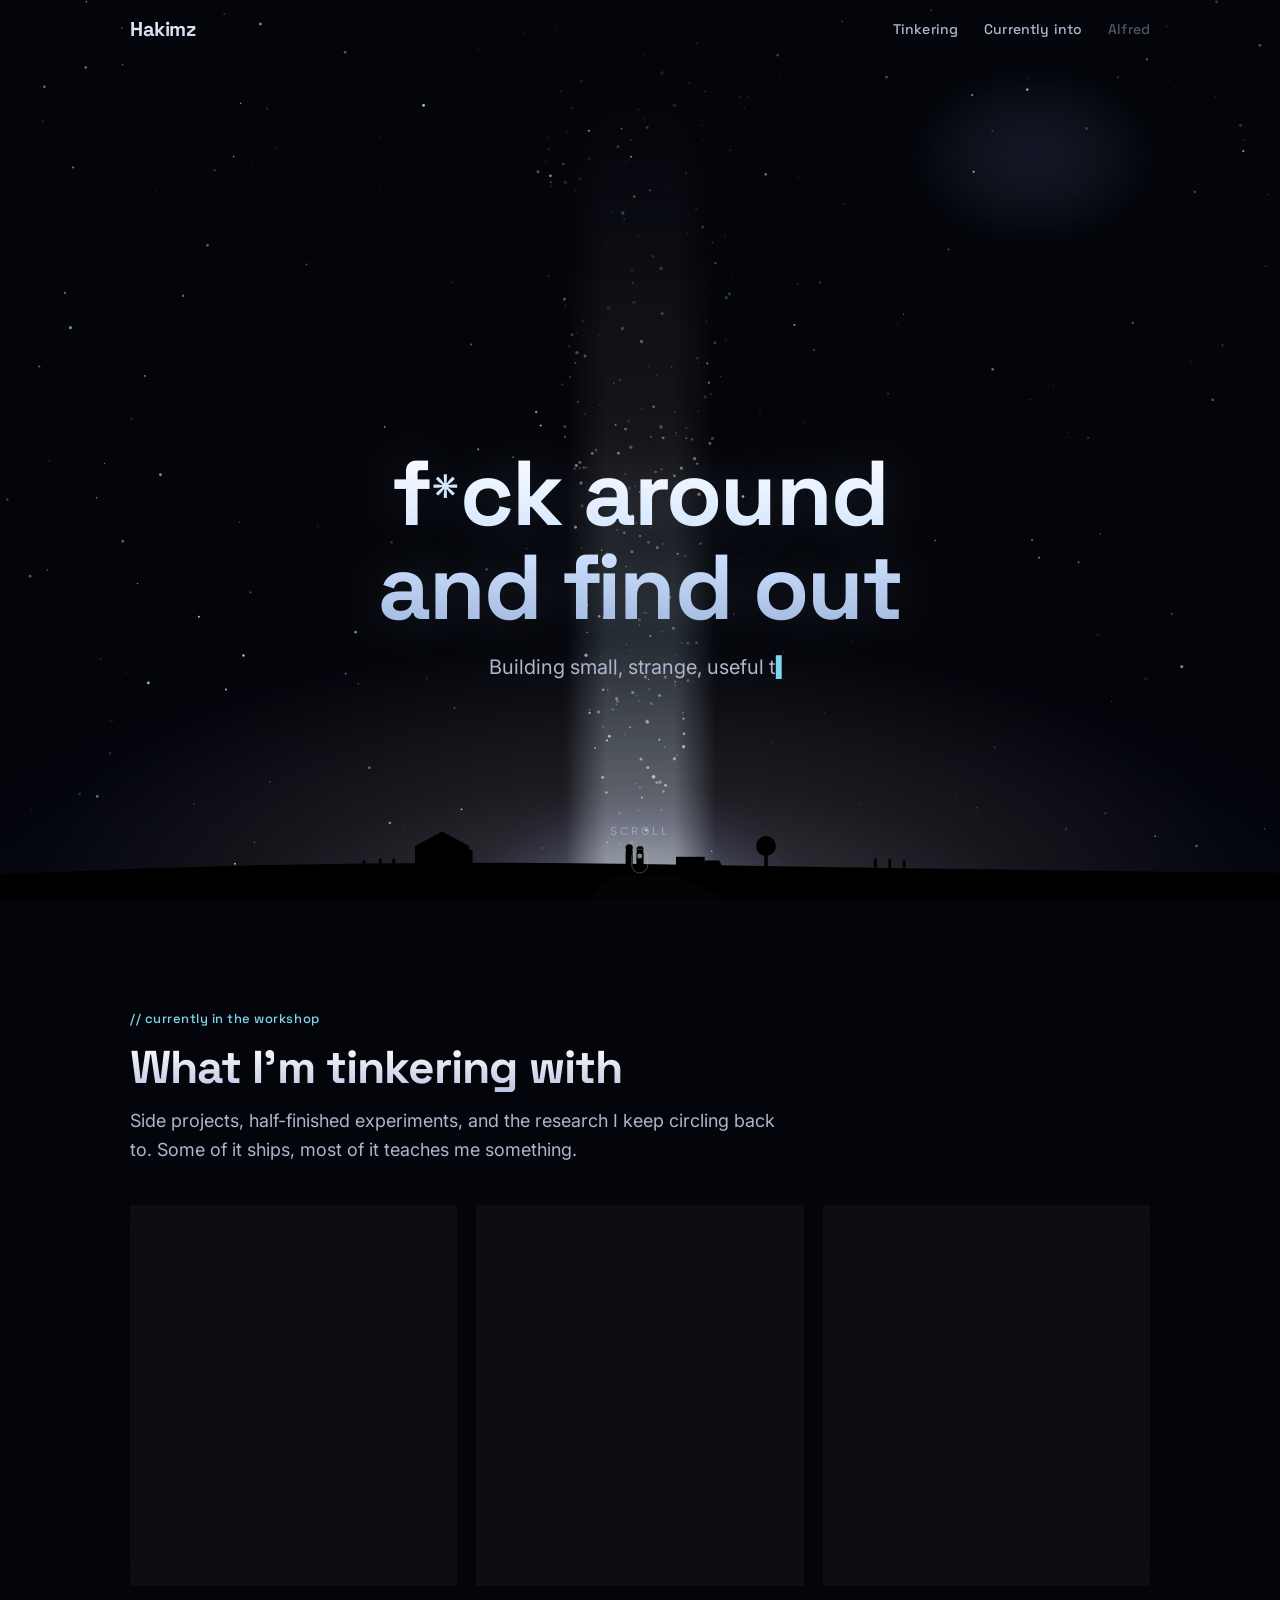
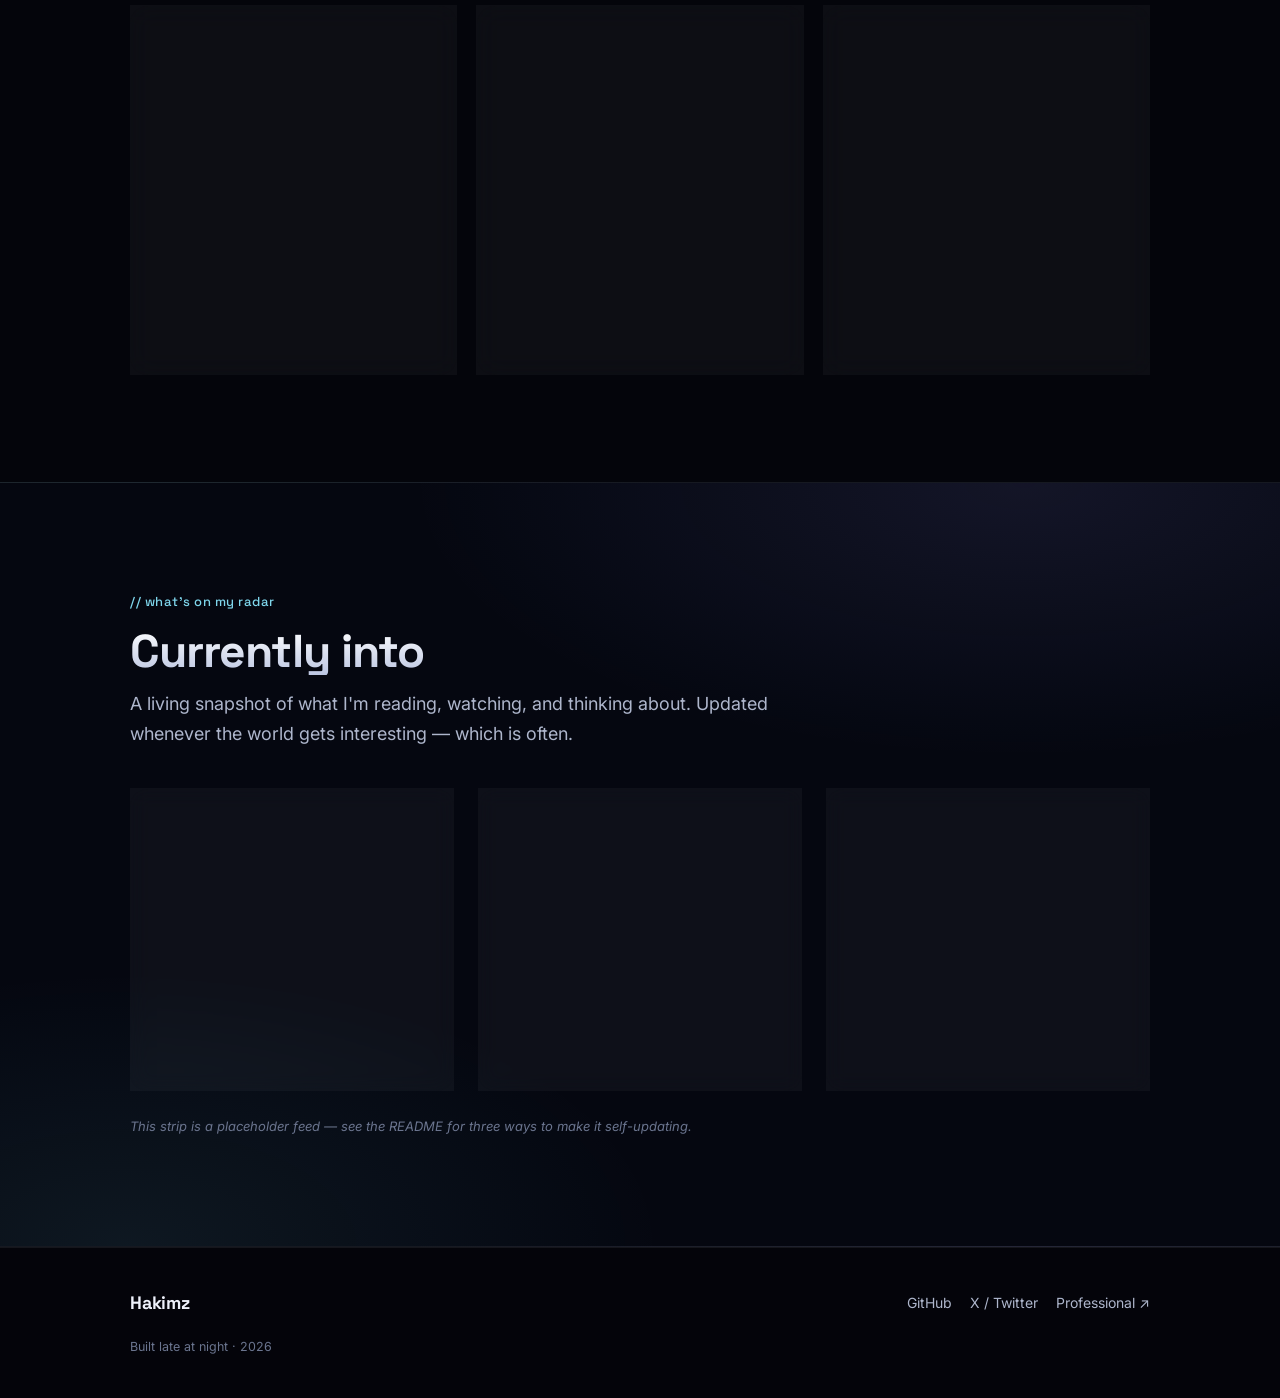
==== commit e2003771: "Landing page: persistent starfield, top nav, new hero statement - Promote the starfield/stardust can" ====
--- a/index.html
+++ b/index.html
@@ -17,10 +17,26 @@
 </head>
 <body>
 
+<!-- global starfield background (fixed, persists across scroll) -->
+<canvas class="sky-bg" id="sky" aria-hidden="true"></canvas>
+
+<!-- ============ TOP NAV — transparent over hero, frosts on scroll ============ -->
+<nav class="topnav" id="nav" aria-label="Primary">
+  <div class="nav-wrap">
+    <a class="brand" href="#top">Hakimz</a>
+    <button class="nav-toggle" id="navToggle" aria-label="Open menu" aria-expanded="false" aria-controls="navMenu">
+      <span></span><span></span><span></span>
+    </button>
+    <div class="nav-links" id="navMenu">
+      <a href="#tinkering">Tinkering</a>
+      <a href="#signals">Currently into</a>
+      <a class="nav-ext" href="#" data-ext aria-disabled="true" title="Link target pending">Alfred</a>
+    </div>
+  </div>
+</nav>
+
 <!-- ============ HERO — Interstellar-inspired beam scene ============ -->
 <header class="hero" id="top">
-  <!-- canvas starfield + drifting stardust (JS-driven) -->
-  <canvas class="hero-canvas" id="sky" aria-hidden="true"></canvas>
   <!-- volumetric column of light (pure CSS, breathes) -->
   <div class="beam" aria-hidden="true"></div>
   <div class="beam-bloom" aria-hidden="true"></div>
@@ -68,10 +84,9 @@
     </g>
   </svg>
 
-  <!-- wordmark + tagline -->
+  <!-- hero statement + tagline -->
   <div class="hero-copy">
-    <p class="kicker">Ali&nbsp;Hakimi</p>
-    <h1 class="wordmark">Hakimz</h1>
+    <h1 class="hero-statement">f<span class="ast">*</span>ck around<br>and find out</h1>
     <p class="tagline" id="tagline" aria-live="polite"><span class="typed"></span><span class="caret" aria-hidden="true">▍</span></p>
   </div>
 
--- a/assets/styles.css
+++ b/assets/styles.css
@@ -53,22 +53,61 @@
 .wrap{max-width:var(--maxw);margin:0 auto;padding:0 clamp(20px,5vw,40px)}
 
 /* ============================================================
+   TOP NAV — transparent over hero, frosts on scroll
+   ============================================================ */
+.topnav{
+  position:fixed;top:0;left:0;right:0;z-index:50;
+  border-bottom:1px solid transparent;
+  transition:background .3s var(--ease),border-color .3s var(--ease),backdrop-filter .3s var(--ease);
+}
+.topnav.scrolled{
+  background:rgba(6,9,20,.62);
+  -webkit-backdrop-filter:blur(14px) saturate(140%);backdrop-filter:blur(14px) saturate(140%);
+  border-bottom:1px solid var(--line);
+}
+.nav-wrap{
+  max-width:var(--maxw);margin:0 auto;
+  padding:13px clamp(20px,5vw,40px);
+  display:flex;align-items:center;justify-content:space-between;gap:20px;
+}
+.brand{
+  font-family:var(--font-display);font-weight:700;font-size:20px;letter-spacing:-.02em;
+  background:linear-gradient(180deg,#fff,#bcc6e2);
+  -webkit-background-clip:text;background-clip:text;color:transparent;
+}
+.nav-links{display:flex;align-items:center;gap:26px}
+.nav-links a{
+  position:relative;
+  font-family:var(--font-display);font-size:14px;font-weight:500;letter-spacing:.01em;
+  color:var(--ink-soft);transition:color .2s var(--ease);
+}
+.nav-links a:hover{color:var(--ink)}
+.nav-links a::after{
+  content:"";position:absolute;left:0;right:0;bottom:-6px;height:1.5px;border-radius:2px;
+  background:linear-gradient(90deg,var(--cyan),var(--violet));
+  transform:scaleX(0);transform-origin:left;transition:transform .25s var(--ease);
+}
+.nav-links a:hover::after{transform:scaleX(1)}
+.nav-ext[aria-disabled="true"]{opacity:.45;cursor:default}
+.nav-ext[aria-disabled="true"]:hover::after{transform:scaleX(0)}
+.nav-toggle{display:none}
+
+/* ============================================================
    HERO — the Interstellar beam scene
    ============================================================ */
 .hero{
-  position:relative;
+  position:relative;z-index:1;
   height:100svh;min-height:560px;
   overflow:hidden;
   display:flex;flex-direction:column;justify-content:flex-end;
-  /* near-black deep-indigo sky, brightening toward the horizon */
+  /* transparent sky so the global starfield shows through; keep the warm horizon glow */
   background:
     radial-gradient(120% 70% at 50% 108%, rgba(150,178,222,.20), rgba(60,80,130,.06) 30%, transparent 55%),
-    radial-gradient(80% 50% at 50% 100%, rgba(246,217,194,.16), transparent 60%),
-    linear-gradient(180deg, #04050b 0%, #060a18 55%, #0a1226 100%);
-}
-
-/* canvas starfield + drifting stardust */
-.hero-canvas{position:absolute;inset:0;width:100%;height:100%;z-index:1}
+    radial-gradient(80% 50% at 50% 100%, rgba(246,217,194,.16), transparent 60%);
+}
+
+/* global canvas starfield + drifting stardust — fixed behind everything */
+.sky-bg{position:fixed;inset:0;width:100%;height:100%;z-index:0;pointer-events:none}
 
 /* volumetric column of light rising from the horizon — densest at base */
 .beam{
@@ -134,21 +173,20 @@
   padding:0 24px clamp(150px,24vh,230px);
   pointer-events:none;
 }
-.kicker{
-  margin:0 0 6px;
-  font-family:var(--font-body);
-  font-size:13px;font-weight:500;letter-spacing:.42em;text-transform:uppercase;
-  color:var(--ink-soft);opacity:.85;
-}
-.wordmark{
+.hero-statement{
   margin:0;
   font-family:var(--font-display);
   font-weight:700;
-  font-size:clamp(54px,12vw,128px);
-  line-height:.95;letter-spacing:-.03em;
+  font-size:clamp(38px,8.4vw,92px);
+  line-height:1.02;letter-spacing:-.02em;
   background:linear-gradient(180deg,#ffffff 0%,#cfe2ff 55%,#9fb4dd 100%);
   -webkit-background-clip:text;background-clip:text;color:transparent;
   text-shadow:0 0 60px rgba(207,238,252,.18);
+}
+/* the asterisk: present but quiet, so the word reads softly */
+.hero-statement .ast{
+  font-weight:400;font-size:.6em;vertical-align:.22em;margin:0 .02em;
+  -webkit-text-fill-color:rgba(186,214,255,.5);color:rgba(186,214,255,.5);
 }
 .tagline{
   margin:16px 0 0;
@@ -175,12 +213,13 @@
 /* ============================================================
    SECTIONS
    ============================================================ */
+main{position:relative;z-index:1}
 .section{padding:clamp(72px,12vh,140px) 0;position:relative}
 .section-alt{
   background:
-    radial-gradient(80% 60% at 80% 0%, rgba(155,140,248,.07), transparent 60%),
-    radial-gradient(70% 60% at 10% 100%, rgba(127,214,236,.06), transparent 60%),
-    var(--bg-2);
+    radial-gradient(80% 60% at 80% 0%, rgba(155,140,248,.10), transparent 60%),
+    radial-gradient(70% 60% at 10% 100%, rgba(127,214,236,.08), transparent 60%),
+    rgba(7,10,22,.5);
   border-top:1px solid var(--line);
   border-bottom:1px solid var(--line);
 }
@@ -294,7 +333,7 @@
 /* ============================================================
    FOOTER
    ============================================================ */
-.footer{padding:40px 0;border-top:1px solid var(--line);background:var(--bg)}
+.footer{padding:40px 0;border-top:1px solid var(--line);background:rgba(4,5,11,.5);position:relative;z-index:1}
 .footer-wrap{
   display:flex;align-items:center;gap:20px;flex-wrap:wrap;
 }
@@ -312,6 +351,29 @@
   .hero-copy{padding-bottom:0}
   .nebula{width:200px;height:160px;right:-10px;top:6%}
   .footer-links{margin-left:0;flex-basis:100%}
+
+  /* nav collapses to a hamburger → full-screen overlay */
+  .nav-toggle{
+    display:flex;flex-direction:column;justify-content:center;gap:5px;
+    width:44px;height:44px;padding:0 11px;z-index:60;cursor:pointer;
+    border:1px solid var(--line-2);border-radius:12px;background:rgba(255,255,255,.05);
+  }
+  .nav-toggle span{display:block;width:100%;height:2px;border-radius:2px;background:var(--ink);
+    transition:transform .3s var(--ease),opacity .2s var(--ease)}
+  .nav-toggle[aria-expanded="true"] span:nth-child(1){transform:translateY(7px) rotate(45deg)}
+  .nav-toggle[aria-expanded="true"] span:nth-child(2){opacity:0}
+  .nav-toggle[aria-expanded="true"] span:nth-child(3){transform:translateY(-7px) rotate(-45deg)}
+  .nav-links{
+    position:fixed;inset:0;z-index:55;gap:34px;
+    flex-direction:column;justify-content:center;align-items:center;
+    background:rgba(4,6,14,.9);
+    -webkit-backdrop-filter:blur(22px);backdrop-filter:blur(22px);
+    opacity:0;visibility:hidden;transform:scale(1.05);
+    transition:opacity .3s var(--ease),transform .3s var(--ease),visibility .3s;
+  }
+  .nav-links.open{opacity:1;visibility:visible;transform:none}
+  .nav-links a{font-size:24px}
+  .nav-links a::after{display:none}
 }
 
 /* ============================================================
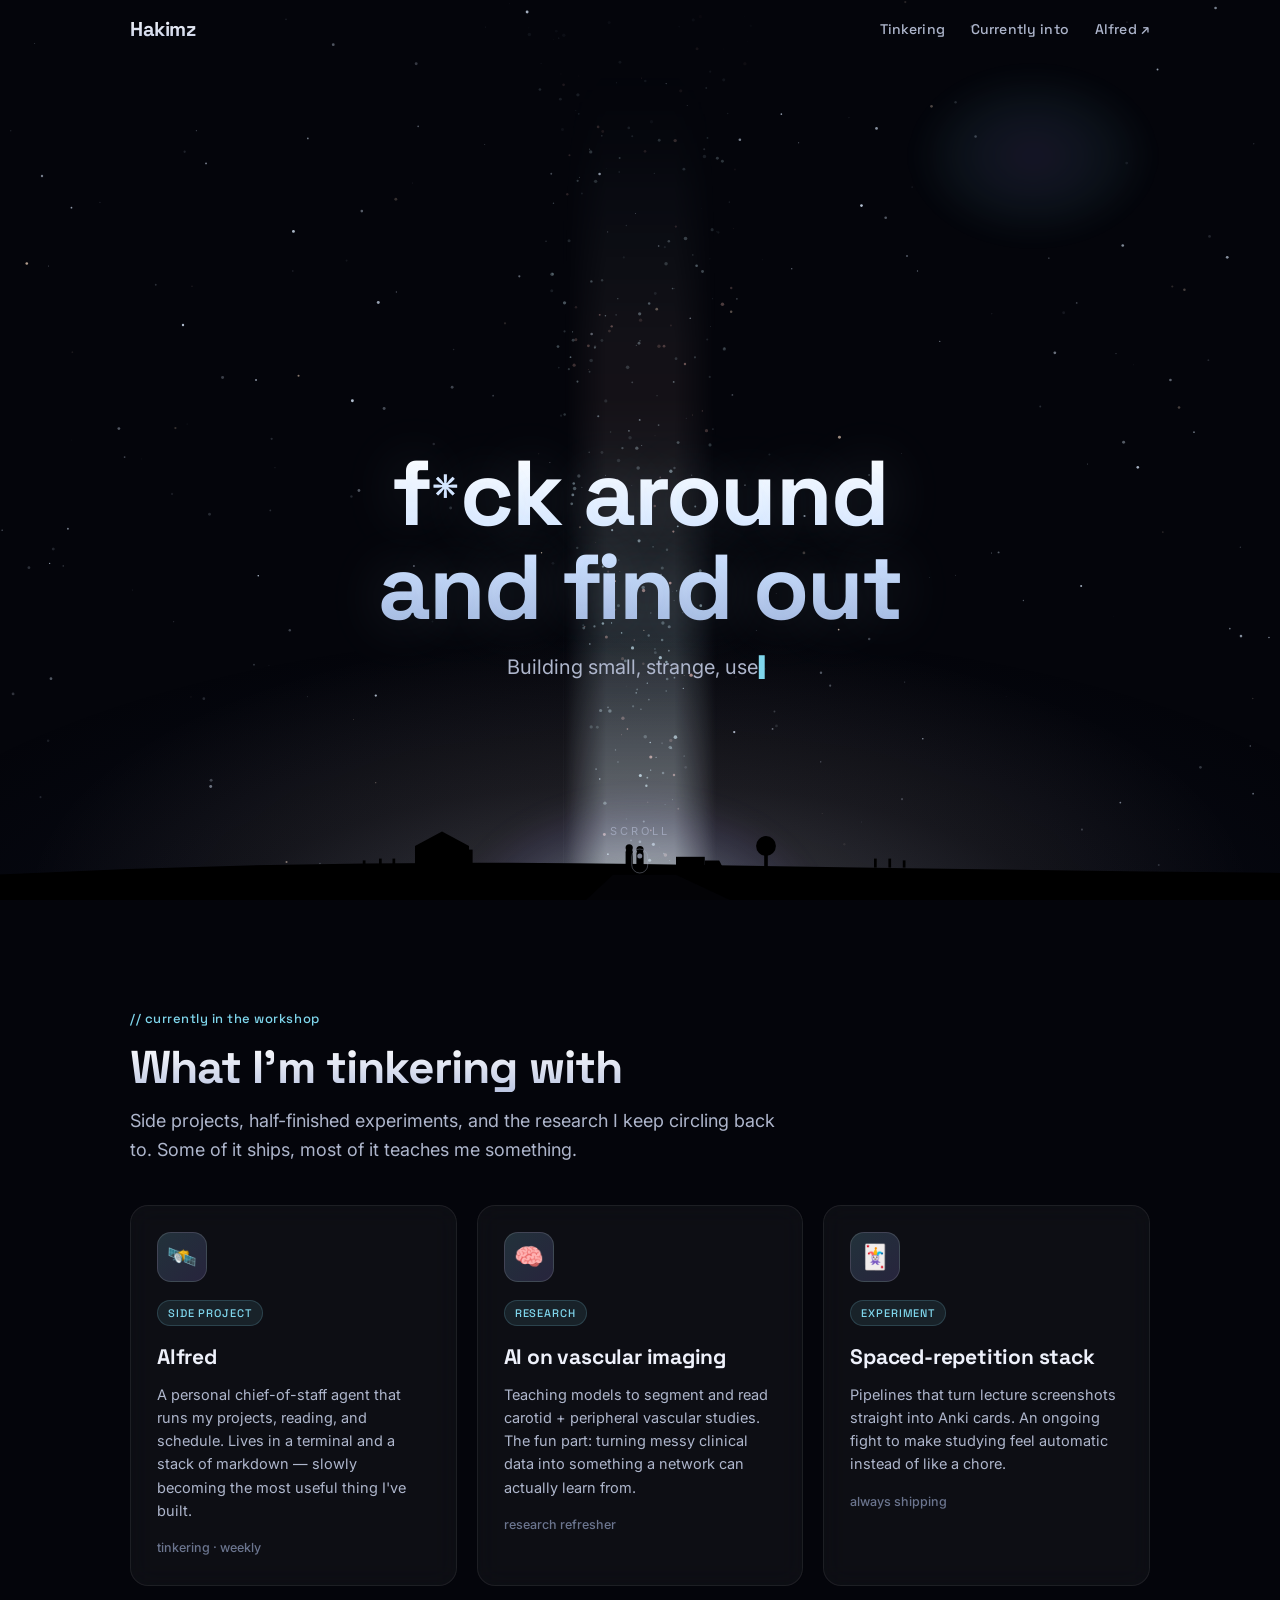
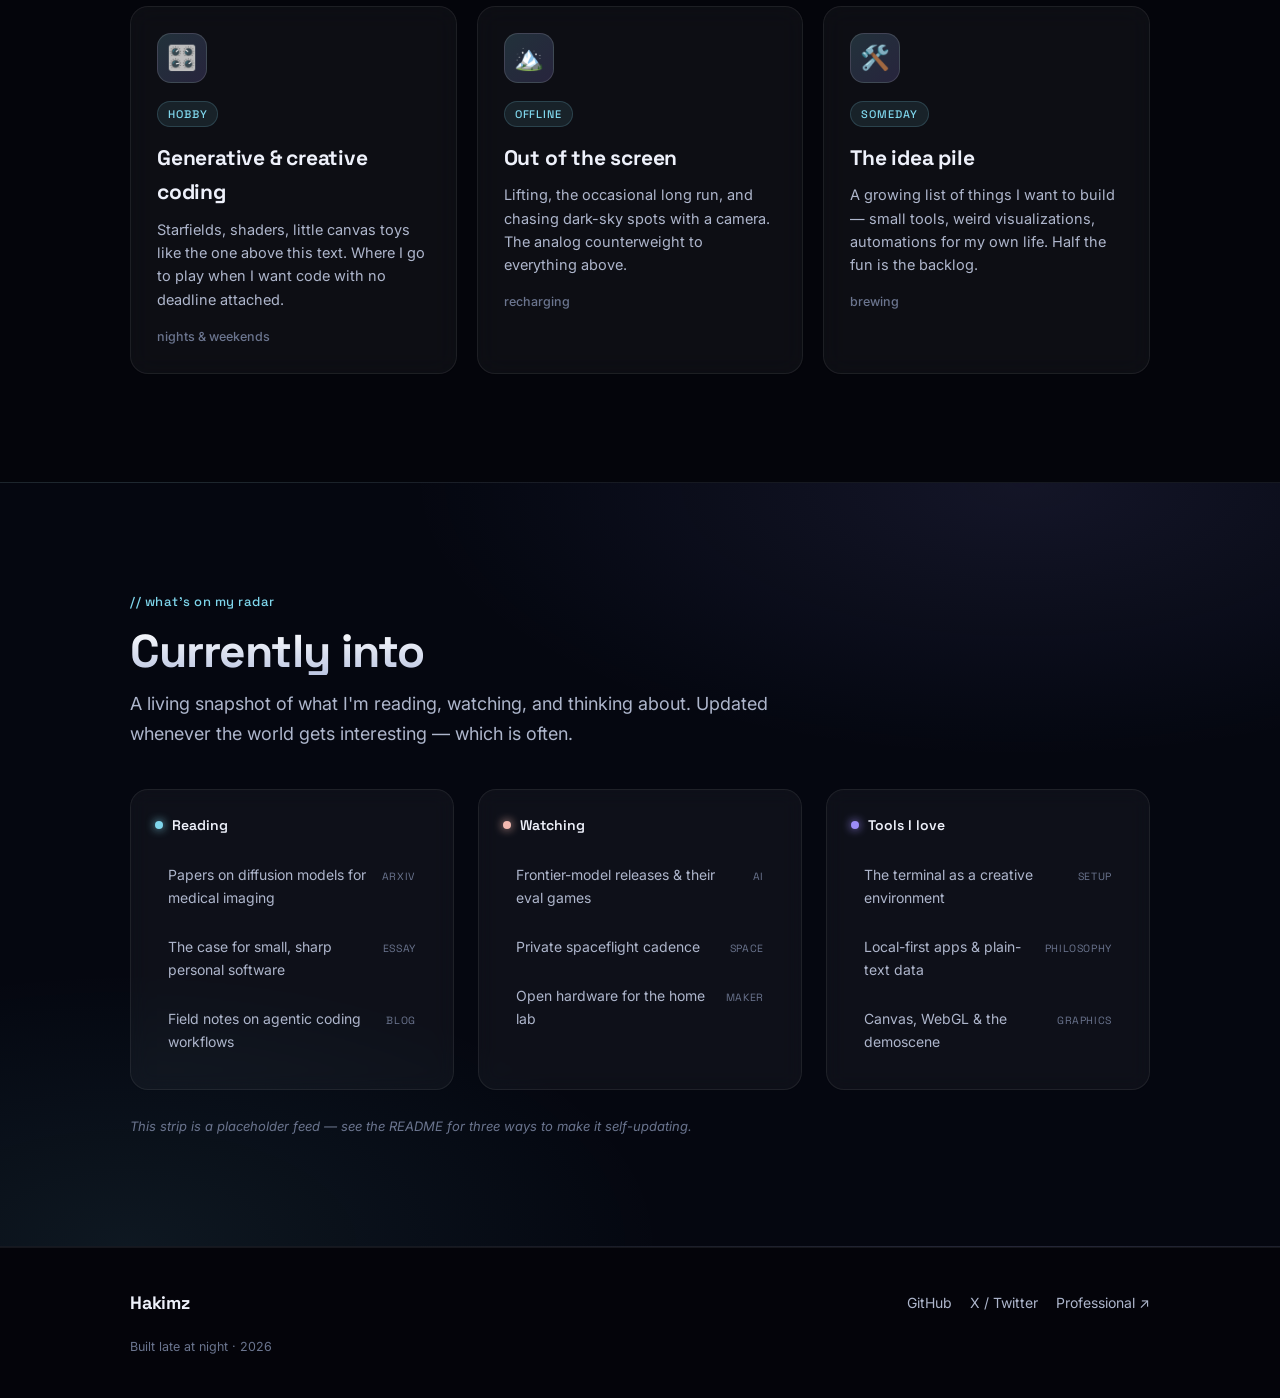
==== commit fef0d99a: "Wire the Alfred nav link to alfred.hakimz.com Replaces the disabled placeholder with a real external" ====
--- a/index.html
+++ b/index.html
@@ -30,7 +30,7 @@
     <div class="nav-links" id="navMenu">
       <a href="#tinkering">Tinkering</a>
       <a href="#signals">Currently into</a>
-      <a class="nav-ext" href="#" data-ext aria-disabled="true" title="Link target pending">Alfred</a>
+      <a href="https://alfred.hakimz.com" target="_blank" rel="noopener">Alfred ↗</a>
     </div>
   </div>
 </nav>
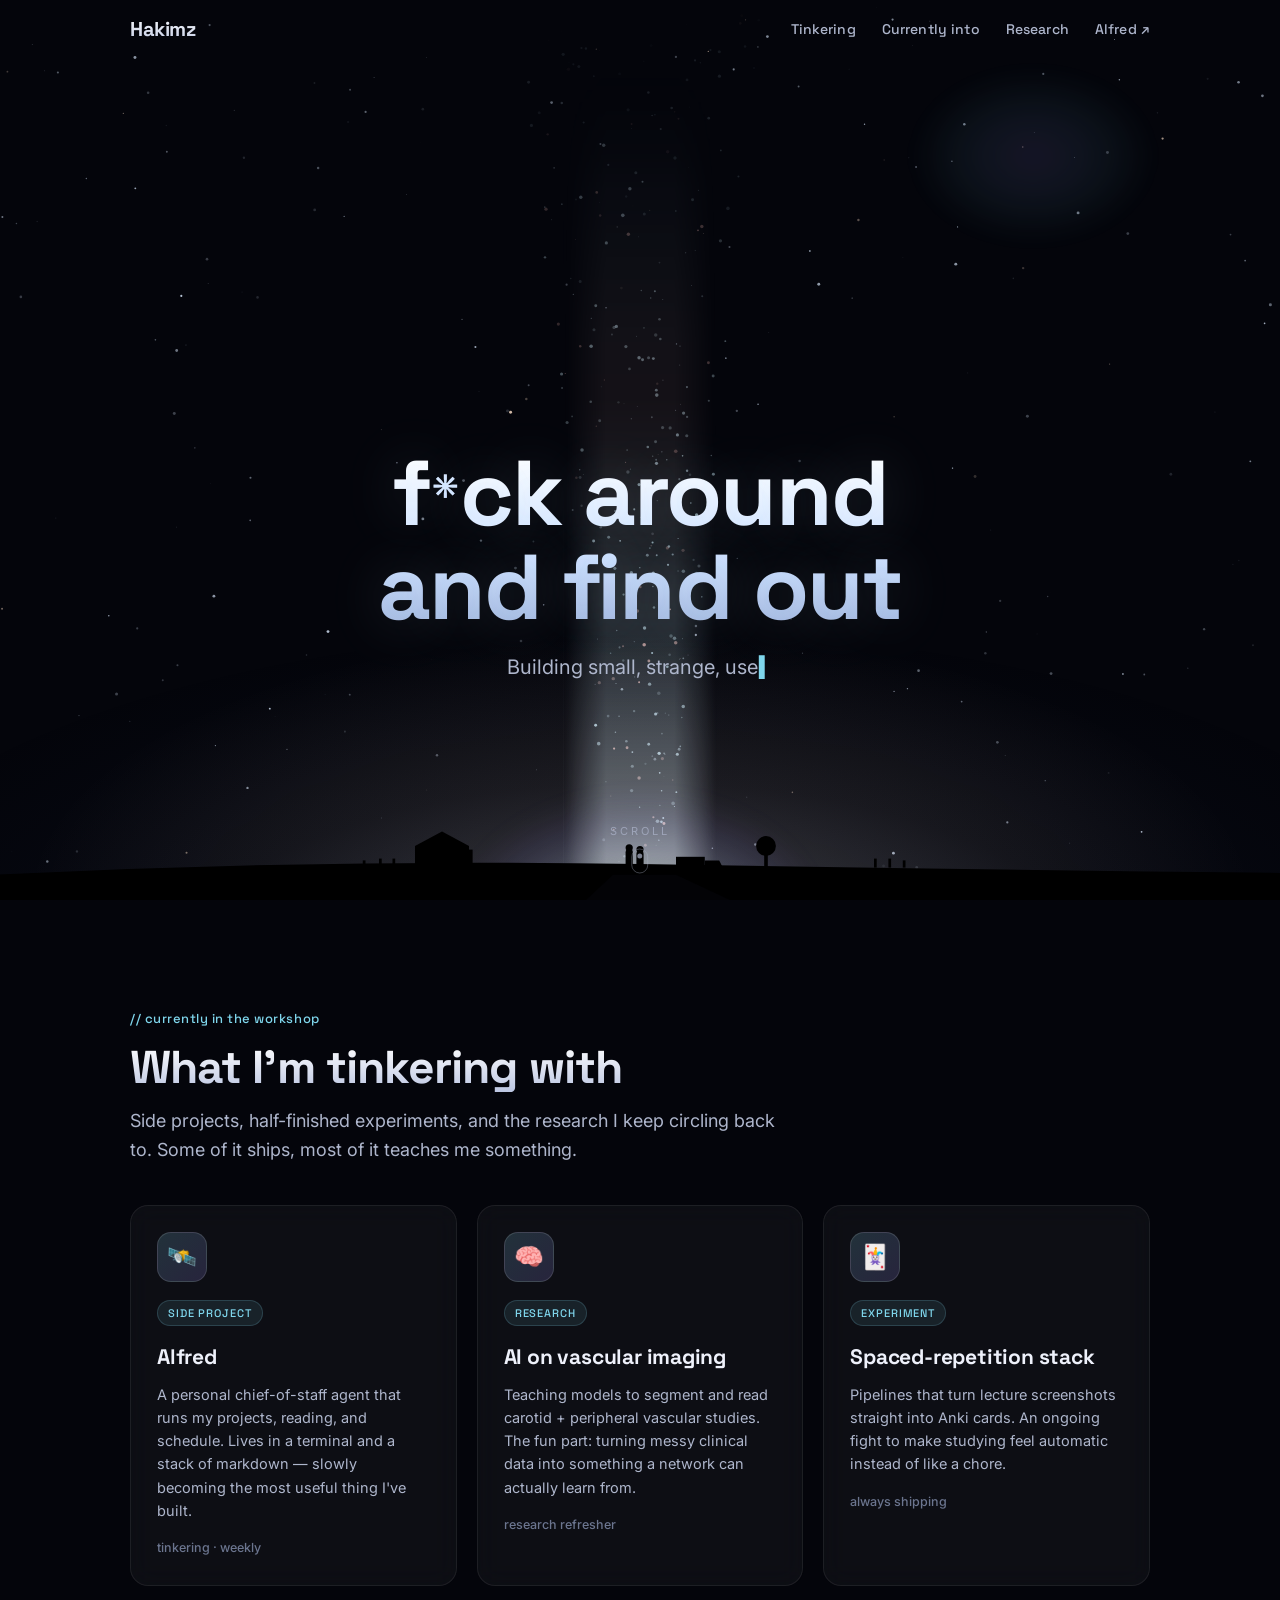
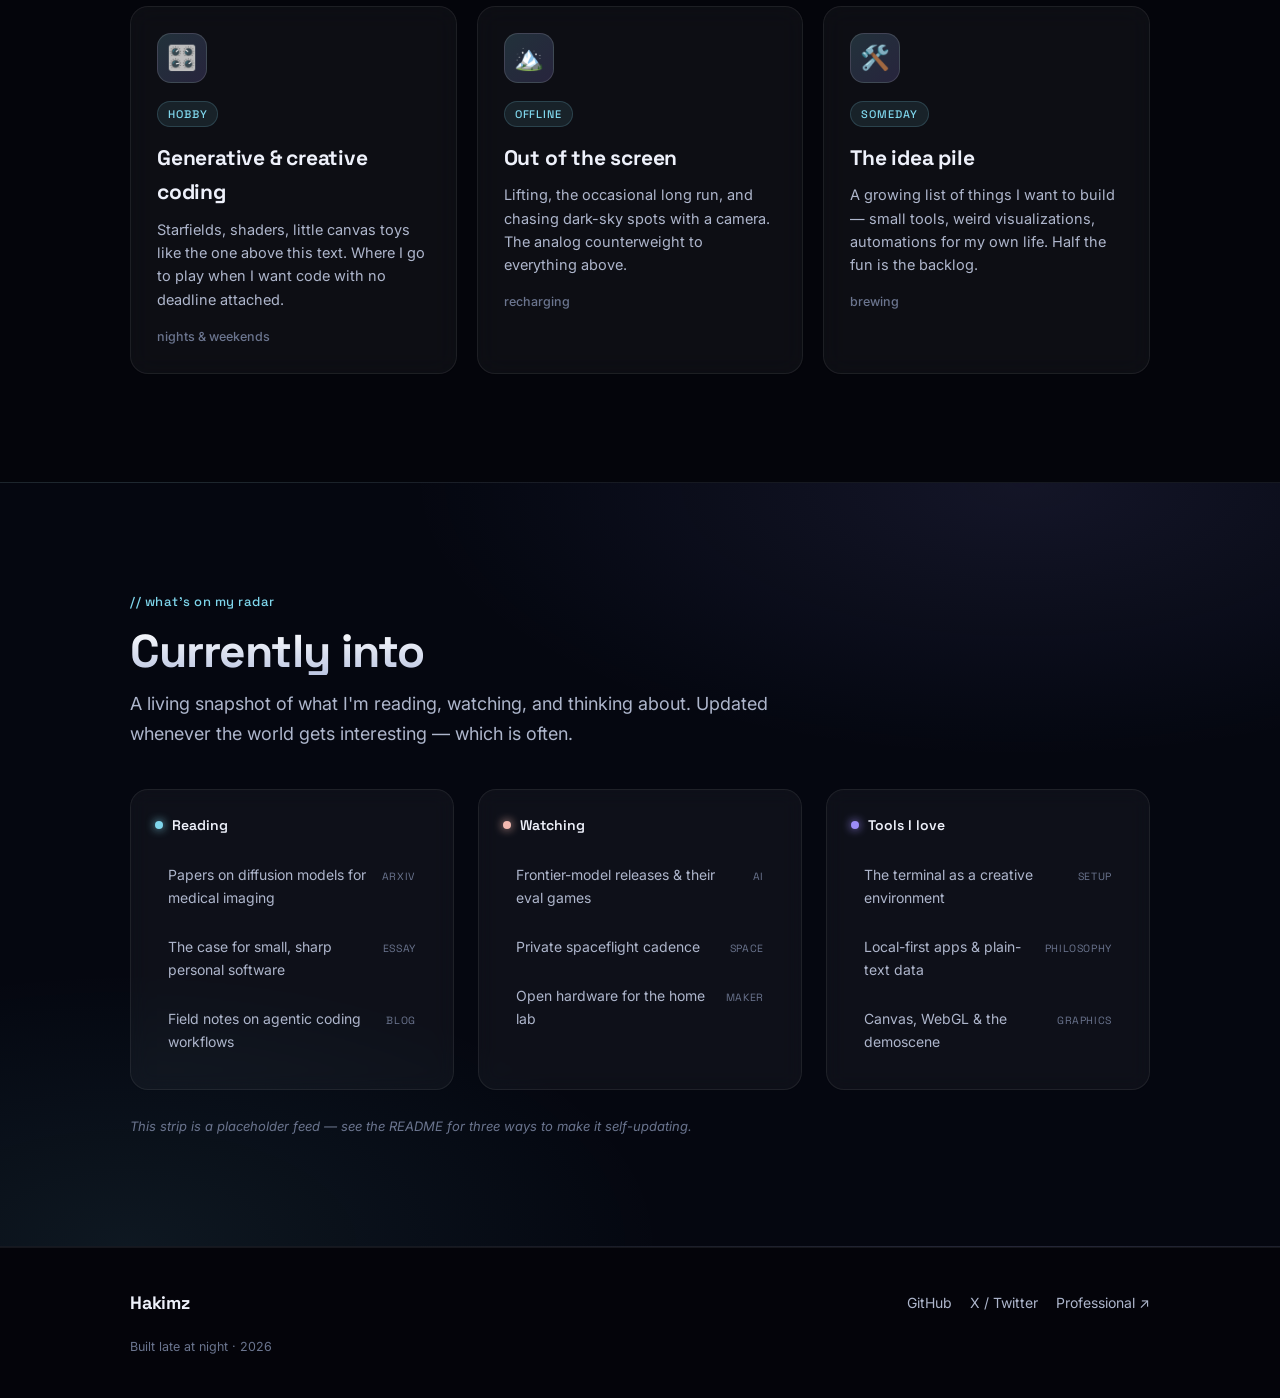
==== commit eab5c2e2: "research: add public Research page + manuscript reader (mirrors Alfred hub) Public, read-only Resear" ====
--- a/index.html
+++ b/index.html
@@ -30,6 +30,7 @@
     <div class="nav-links" id="navMenu">
       <a href="#tinkering">Tinkering</a>
       <a href="#signals">Currently into</a>
+      <a href="research.html">Research</a>
       <a href="https://alfred.hakimz.com" target="_blank" rel="noopener">Alfred ↗</a>
     </div>
   </div>
